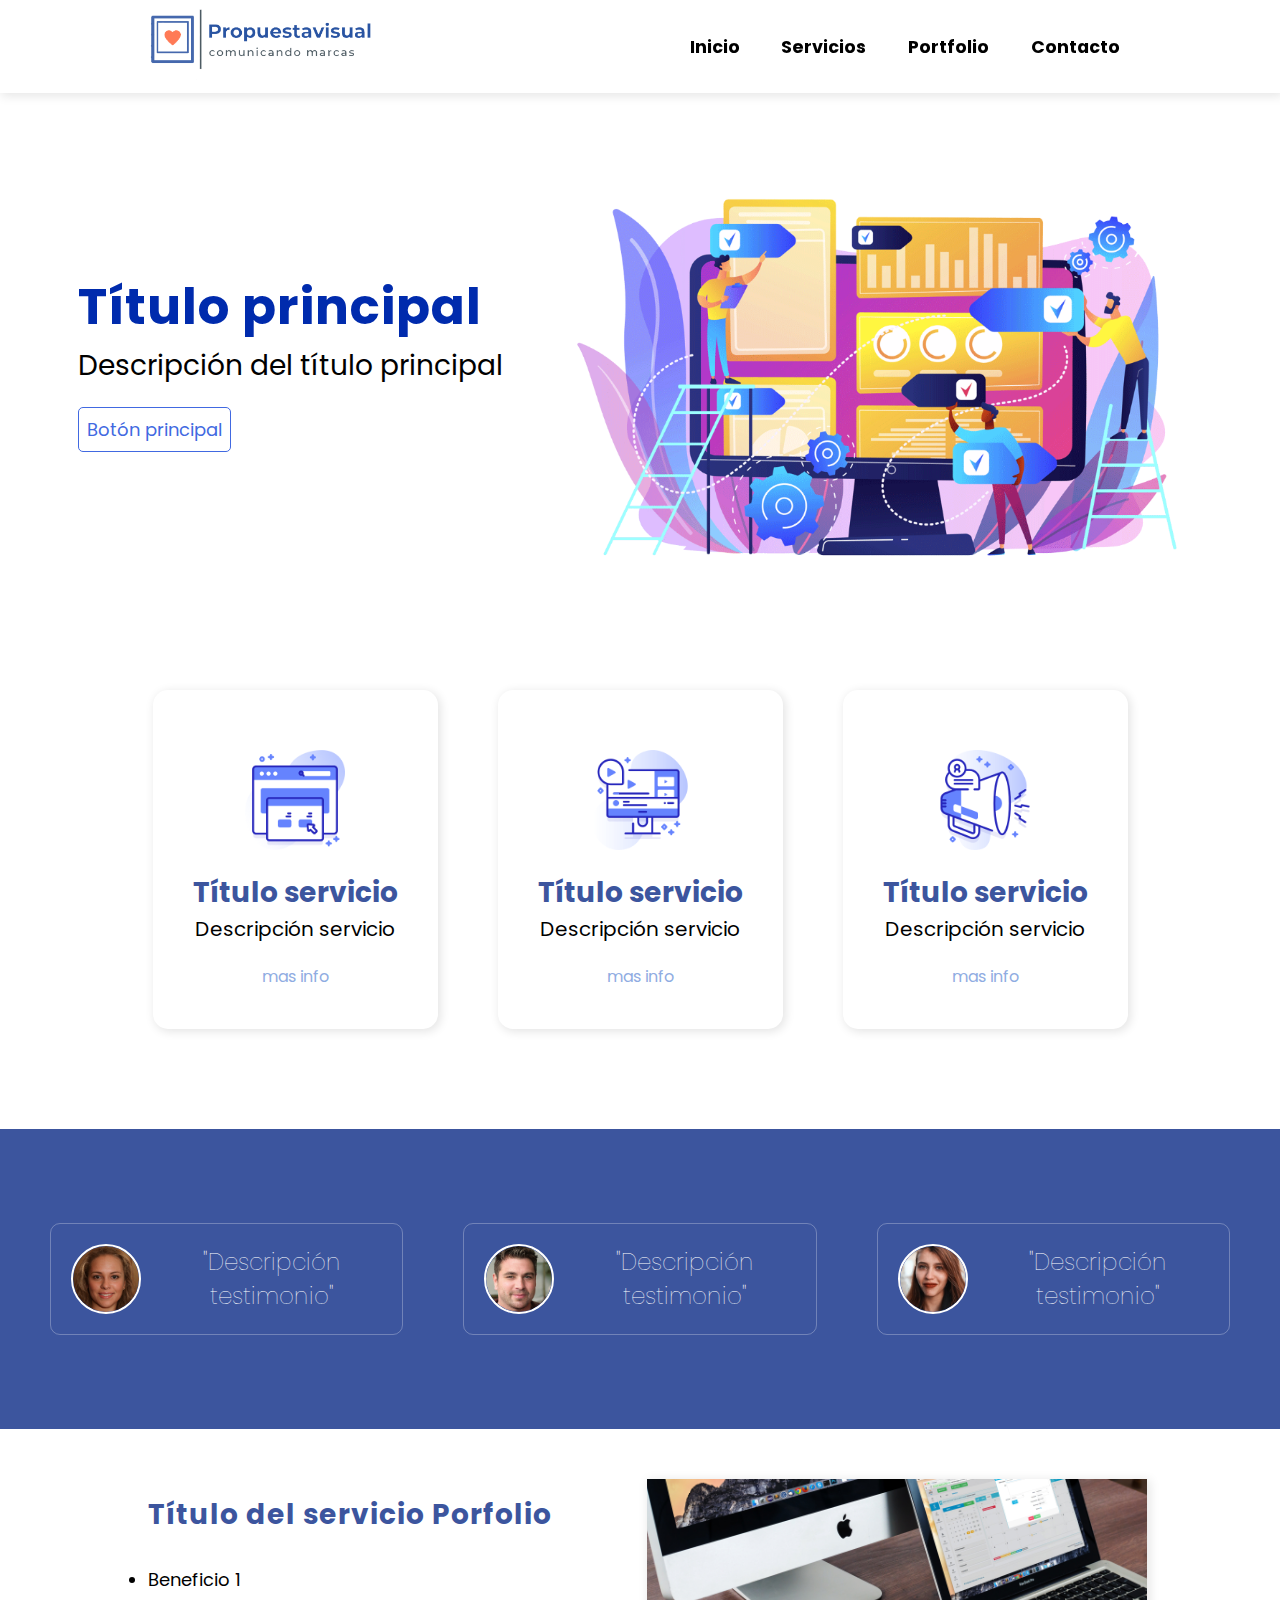
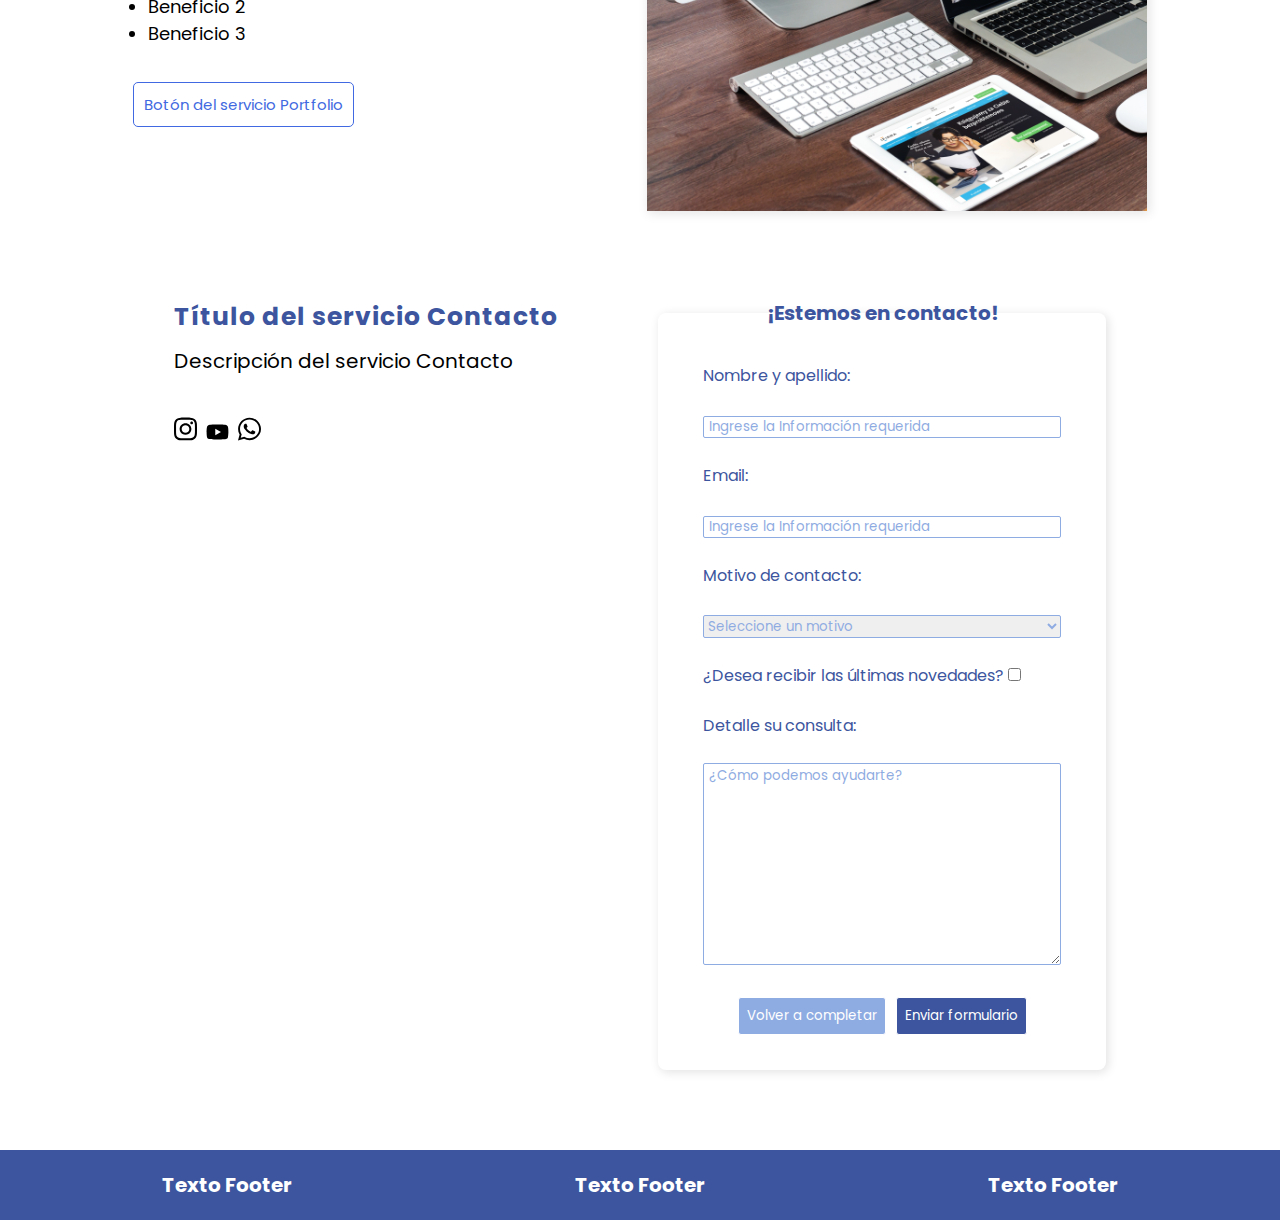
==== index.html @ be709fe4 "Grids en diseño web, estilos en trabajos, responsive" ====
<!DOCTYPE html>
<html lang="es">
<head>
    <meta charset="UTF-8">
    <meta http-equiv="X-UA-Compatible" content="IE=edge">
    <meta name="viewport" content="width=device-width, initial-scale=1.0">
    <title>Marcos Traberg | Sexto desafío</title>
    <link rel="stylesheet" href="./styles/style.css">
    <link rel="preconnect" href="https://fonts.googleapis.com">
    <link rel="preconnect" href="https://fonts.gstatic.com" crossorigin>
    <link href="https://fonts.googleapis.com/css2?family=Poppins:wght@100;400;700&display=swap" rel="stylesheet">
</head>

<body>
    
    <!--Inicia el header-->
        
<header>
        
                <!--Inicia el menú-->
        
<section>
        <nav>
            <a href="./index.html"><img src="./img/logo.png" alt="Logo Propuestavisual" class="logoImagen"></img></a>
            
            <ul>
                <li><a href="index.html">Inicio</a></li>
                <li><a href="#servicios">Servicios</a>
                <ul>
                    <li><a href="./views/diseñoWeb.html">Diseño web</a></li>
                    <li><a href="./views/fotoYvideo.html">Foto y video</a></li>
                    <li><a href="./views/redesYpublicidad.html">Social media</a></li>
                </ul>
                </li>
                <li><a href="#portfolio">Portfolio</a>
                <ul>
                    <li><a href="./views/trabajos.html">Trabajos</a></li>
                </ul>
                </li>
                <li><a href="#contacto">Contacto</a></li>
            </ul>
            
          </nav>

        </section>
  </header>

    <!--Inicia el main-->

    <!---ID en divs principales solo para anclar menú, estilizar con clase)-->

    <main>

        <!--Inicia sección hero-->

        <section>
            <div class="hero" id="hero">


                <div class="ctaPrincipal">
                    <div class="tituloPrincipal">
                        <h1>Título principal</h1>
                    </div>

                    <div class="descripcionPrincipal">
                        <p>Descripción del título principal</p>
                    </div>

                    <div>
                        <a href="#" id="botonPrincipalUno">Botón principal</a>
                    </div>
                </div>
                <div>
                    <div class="imagenPrincipal">
                        <img src="./img/hero.png" alt="Imagen principal diseño web">
                    </div>
                

            </div>
        </section>


        <!--Inicia sección servicios-->

        <section>
            <div class="servicios" id="servicios">

                <div class="servicioUno">
                    <a href="views/diseñoWeb.html"><img src="./img/diseñoWeb.png" alt="Servicio Diseñoweb"></a>
                    <h4>Título servicio</h4>
                    <p>Descripción servicio</p>
                    <a href="views/diseñoWeb.html">mas info</a>
                </div>

                <div class="servicioDos">
                    <a href="views/fotoYvideo.html"><img src="./img/fotoVideo.png" alt="Servicio Foto y Video"></a>
                    <h4>Título servicio</h4>
                    <p>Descripción servicio</p>
                    <a href="views/fotoYvideo.html">mas info</a>
                </div>

                <div class="servicioTres">
                    <a href="views/redesYpublicidad.html"><img src="./img/redes.png" alt="Servicio Redes y Publicidad"></a>
                    <h4>Título servicio</h4>
                    <p>Descripción servicio</p>
                    <a href="views/redesYpublicidad.html">mas info</a>
                </div>

            </div>
        </section>



        <!--Inicia sección testimonios-->

        <section>
            <div class="testimonios" id="testimonios">

                <div class="testimonioUno">
                    <img src="./img/testimonioUno.png" alt="testimonio servicio">
                    <p>"Descripción testimonio"</p>
                </div>

                <div class="testimonioDos">
                    <img src="./img/testimonioDos.png" alt="testimonio servicio">
                    <p>"Descripción testimonio"</p>
                </div>

                <div class="testimonioTres">
                    <img src="./img/testimonioTres.png" alt="testimonio servicio">
                    <p>"Descripción testimonio"</p>
                </div>

            </div>
        </section>

        <!--Inicia sección portfolio-->

        <section>
            <div class="portfolio" id="portfolio">

                <div class="itemsPortfolio">
                    <h3 class="tituloPortfolio">Título del servicio Porfolio</h3>
            
                    <ul class="beneficiosPortfolio">
                        <li>Beneficio 1</li>
                        <li>Beneficio 2</li>
                        <li>Beneficio 3</li>
                    </ul>
       

                    <a href="#" id="botonPortfolioUno">Botón del servicio Portfolio</a>
           
                </div>
             
                    <div class="imagenPortfolio">
                        <img src="./img/portfolio.jpg" alt="" id="imagenPortfolioUno">

                    </div>
            
            
            </div>
        </section>
   

        <!--Inicia sección contacto-->

        <section>
            <div class="contacto" id="contacto">
                <div class="itemsContacto">

                    <div>
                        <h3>Título del servicio Contacto</h3>
                    </div>

                    <div class="descripcionContacto">
                        <p>Descripción del servicio Contacto</p>
                    </div>

                    <div class="iconosContacto">

                        <a href="./img/iconoInstagram.svg"><img src="./img/iconoInstagram.svg" alt="Icono Instagram"></a>
                        <a href="./img/iconoYoutube.svg"><img src="./img/iconoYoutube.svg" alt="Icono Youtube"></a>
                        <a href="./img/iconoWhatsapp.svg"><img src="./img/iconoWhatsapp.svg" alt="Icono Whatsapp"></a>
                    </div>

                </div>

                <div class="contenedorFormulario">
                    <form action="#" class="formulario">

                        <fieldset>

                            <legend> ¡Estemos en contacto! </legend>
                     

                            <div>
                                <label for="text"> Nombre y apellido:</label>
                            </div>
                            <br>
                                <div>
                                    <input type="text" class="campoFormulario" required placeholder="Ingrese la Información requerida">
                                </div>
                            <br>

                                <div>
                                <label for="email"> Email:</label>
                            </div>
                            <br>
                                <div>
                                    <input type="email" class="campoFormulario" required placeholder="Ingrese la Información requerida">
                                </div>
                            <br>

                                <div>
                                <label for="motivos"> Motivo de contacto:</label>
                                </div>
                                <br>
                                <div>
                                    <select name="motivos" required class="campoFormulario">
                                        <option value="" disabled selected>Seleccione un motivo</option>
                                        <option value="foto">Foto y video</option>
                                        <option value="web">Diseño web</option>
                                        <option value="redes">Redes y publicidad</option>
                                        <option value="otro">Otro</option>
                                    </select>
                                </div>
                                <br>

                                <div>
                                    <label for="newsletter"> ¿Desea recibir las últimas novedades? </label>
                                    <input type="checkbox" name="newsletter" id="">
                                </div>
                                <br>


                                <div>
                                    <label for="comentarios">Detalle su consulta:</label>
                                </div>
                                <br>
                                <div>
                                    <textarea name="text_area" id="" cols="30" rows="10" required placeholder="¿Cómo podemos ayudarte?" class="campoFormulario"></textarea>
                                </div>
                                <br>

                                <div class="botonesFormulario">
                                <input type="reset" value="Volver a completar" id="botonFormularioBorrar">
                                <input type="submit" value="Enviar formulario" id="botonFormularioEnviar"
                                </div>


                        </fieldset>
                    </form>
                </div>
            </div>
        </section>
     </main>

     <!--Inicia el footer-->

     <footer>

         <section>
            <div class="footer">

                <div class="footerUno">
                    <h4>Texto Footer</h4>
                </div>

                <div class="footerDos">
                    <h4>Texto Footer</h4>
                </div>

                <div class="footerTres">
                    <h4>Texto Footer</h4>
                </div>

            </div>
        </section>
     </footer>
  

</body>
</html>




</body>
</html>
---- styles/style.css ----
/* Estilos generales */

* {
    padding: 0;
    margin: 0;
    box-sizing: border-box;
    font-style: normal;
    font-family: 'Poppins', sans-serif;

}


body > header {
    
    margin-top: 150px;

}

h1{
    color: #002bad;
    font-size:50px;
    font-weight: bold;
    letter-spacing: 1px;
    text-align: center;
}


h2{
    color: #002bad;
    font-size:40px;
    font-weight: bold;
    letter-spacing: 1px;
}

h3 {
    font-size: 25px;
    letter-spacing: 1px;
}

h4 {

    font-size: 20px;
}

h3, h4 {
    color:#3C559E;
}


/* Estilos individuales */

    /* Inicia el Header */

        /* Inicia sección Menú */

         .logoImagen {
                width: 250px;
            }
    
          nav{
            position: fixed;
            top: 0; right: 0; left:0;
            width:100vw;
            display:flex;
            justify-content:space-around;
            align-items:center;
            flex-wrap:wrap;
            background-color:white;
            box-shadow: 2px 2px 10px 1px rgb(0 0 0 / 10%);
          }
          
    
          
          nav ul {
            display:flex;
          }
          
          nav ul li {
            position:relative;
            list-style:none;
            font-size:1.1rem;
            padding:1.5rem 1.3rem;
            cursor:pointer;
          }
          
          nav ul ul{
            position:absolute;
            display:flex;
            flex-direction:column;
            padding:1rem;
            width:12rem;
            box-shadow:2px 2px 10px 1px rgb(0 0 0 / 10%);
            border-radius:10px;
            background:white;
            top:4rem;
            left:-0.8rem;
            opacity:0;
            visibility:hidden;
            transition:opacity 200ms ease-in-out;
          }
          
          nav ul ul li{
            transition:background-color 200ms ease-in-out;
            padding: 0.5rem 1rem;
            border-radius:5px;
          }
          
          nav ul ul li:hover{
            background-color:#E9F4FF;
          }
          
          nav ul li:hover ul{
            opacity:1;
            visibility:visible;
          }
          
          nav a{
            text-decoration:none;
            color:black;
          }
          
          nav>ul>li>a{
          font-weight:bold;
          }
          
          
          
         

    /* Inicia el Main */


        /* Inicia sección Hero */

        div.hero{
            display: flex;
            justify-content: center;
            align-items: center;
            margin-bottom: 100px;

        }

        .ctaPrincipal{
            margin: 0 0 0 20px;
        }

        .tituloPrincipal>h1{
            color: #002bad;
            font-size:50px;
            font-weight: bold;
            letter-spacing: 1px;
            text-align: left;
        }

        div.descripcionPrincipal>p {
            font-size:28px;
            text-align: left;
            
        }

        #botonPrincipalUno{
        
            display: inline-block;
            font-size: 18px;
            color: royalblue;
            border: solid;
            background-color: rgb(255, 255, 255);
            border-color:royalblue;
            border-radius: 5px;
            border-width: 1px;
            text-decoration: none;
            padding: 8px;
            margin: 20px 0 20px 0;
        }

        #botonPrincipalUno:hover {
            color: white;
            background-color: royalblue;
            transition: 0.3s;

        }

        div.imagenPrincipal>img {
            width: 650px;
            height: 433px;
            margin: 0px 20px 0px 50px;
        }

        /* Inicia sección Servicios */

        .servicios {

            margin:50px;
            display: flex;
            justify-content: center;
            align-items: center;

        }

        .servicioUno, .servicioDos, .servicioTres {

            text-align: center;
            margin: 0px 30px;
            padding: 40px;
            border-radius: 15px;
            box-shadow:2px 2px 10px 1px rgb(0 0 0 / 10%);
        }

        .servicioUno>a>img, .servicioDos>a>img, .servicioTres>a>img {
            width: 100px;
            height: 100px;
            margin: 0 0 15px 0;
        }

        .servicioUno>h4, .servicioDos>h4, .servicioTres>h4 {
            font-size: 28px;
        }

        .servicioUno>p, .servicioDos>p, .servicioTres>p {
            font-size: 20px;
        }

        .servicioUno>a, .servicioDos>a, .servicioTres>a {
            text-decoration: none;
            color: rgb(143, 172, 226);
            display: inline-block;
            margin: 20px 0 0 0;
            transition: color 200ms ease-in-out;
            
        }

        .servicioUno>a:hover, .servicioDos>a:hover, .servicioTres>a:hover {
            color:#002bad;
        }


        /* Inicia sección Testimonios */

    
        .testimonios {

            background-color: #3C559E;
            height: 18.75rem;
            padding: 20px;
            display: flex;
            justify-content: center;
            align-items: center; 
            margin: 100px 0 50px 0;      
        }

        .testimonioUno, .testimonioDos, .testimonioTres {
            display: flex;
            justify-content: center;
            text-align: center;
            margin:30px;
            align-items: center;
            border: 1px solid rgba(255, 255, 255, 0.274);
            padding: 20px;
            border-radius: 10px;
            transition: background-color 200ms ease-in-out;
        }

        .testimonioUno:hover, .testimonioDos:hover, .testimonioTres:hover 
        {
          background-color: #183280;
          
        }

        .testimonioUno>h4, .testimonioDos>h4, .testimonioTres>h4 {
            font-size: 28px;
        }

        .testimonioUno>img, .testimonioDos>img, .testimonioTres>img {
            width: 70px;
            border: 2px solid white;
            border-radius: 100%;
            margin-right: 20px;
        }

        .testimonioUno>p, .testimonioDos>p, .testimonioTres>p {
            font-size: 23px;
            color: white;
            font-weight: lighter;
        }

        /* Inicia sección Portfolio */

        .portfolio{
            display: flex;
            justify-content: center;
            margin: 30px;
            align-content: center;

        }

        .tituloPortfolio{
            font-size: 28px;
        }

        .beneficiosPortfolio{
            font-size: 18px;
        }


        .itemsPortfolio{
            display: flex;
            flex-direction: column;
            margin: 0 40px;

        }

        .tituloPortfolio, .beneficiosPortfolio {
            margin: 15px;
        }

    

        .imagenPortfolio img{
            width: 500px;
            margin: 0 40px;
            box-shadow:2px 2px 10px 1px rgb(0 0 0 / 10%); 
        }

      
     
        #botonPortfolioUno {
            font-size: 15px;
            width: fit-content;
            color: royalblue;
            border: solid;
            background-color: white;
            border-color: royalblue;
            border-width: 1px;
            border-radius: 5px;
            text-decoration: none;
            padding: 10px;
            margin-top: 20px;

        }

        #botonPortfolioUno:hover {
            color: white;
            background-color: royalblue;
            transition: 0.3s;

        }


        /* Inicia sección Contacto */

        div.contacto {
            display: flex;
            justify-content: center;
            margin: 30px;

        }

        div.itemsContacto, form.formulario{
            margin:50px;
        }

        div.descripcionContacto>p {
            font-size: 20px;
            margin: 10px 0px;
        }

        
        div.iconosContacto>a>img {
            width: 23px;
            margin: 30px 5px 10px 0px;
        }


        /* Formulario */

       form {
        width: fit-content;
       }

       form>fieldset>legend {
        font-size: 20px;
        font-weight: bold;
        text-align: center;

       }


       fieldset {
        border-radius: 8px;
        border:0px ;
        box-shadow:2px 2px 10px 1px rgb(0 0 0 / 10%);
        padding: 35px 45px;
        color: #3C559E;
        }       

        .campoFormulario {
            border: 1px solid;
            border-color: rgb(143, 172, 226);
            border-radius: 2px;
            outline: none;
            color: rgb(143, 172, 226);
            width: 100%;
        }

        .campoFormulario::placeholder { 
            color: rgb(143, 172, 226);
            padding-left: 5px;
            padding-top: 2px;
        }

        .botonesFormulario{
            display: flex;
            justify-content: center;
        }

        #botonFormularioBorrar{
            color: white;
            background-color: rgb(143, 172, 226);
            border: solid 1px;
            border-radius: 3px;
            padding: 8px;
            margin-right: 5px;
            cursor: pointer;

        }

       #botonFormularioEnviar{
            color: white;
            background-color: #3C559E;
            border: solid 1px;
            border-radius: 3px;
            padding: 8px;
            margin-left: 5px;
            cursor: pointer;

        }


        /* Footer */

        .footer{
            background-color: #3C559E;
            padding: 20px;
            margin-top: 20px;
            display: flex;
            justify-content: space-around;
            align-items: center;
        }

        .footerUno>h4, .footerDos>h4, .footerTres>h4 {
            text-align: center;
            color: white;
        }

/*---------------------- PAGINA TRABAJOS -------------------------- */

.heroTrabajos{
    height: 60vh;
    background-image: url(../img/heroTrabajos.jpg);
    background-size: cover;
    display: flex;
    flex-direction: column;
    justify-content: center;
    align-items: center;
    margin-top: -58px;

}

.heroTrabajos>h1{

    color: white;
    font-size: 4.5rem;
}

.trabajos {

    display: flex;
    justify-content: center;
    align-items: center;

}

.trabajoUno, .trabajoDos {

    text-align: left;
    background-color: white;
    margin: -100px 30px 30px 30px;
    padding: 40px;
    border-radius: 15px;
    box-shadow:2px 2px 10px 1px rgb(0 0 0 / 10%);

}


.trabajoUno >img, .trabajoDos>img {
width: 500px;
}

.trabajoUno >h3, .trabajoDos>h3 {
    width: 500px;
    margin: 10px 0;
    }


.trabajoUno >p, .trabajoDos>p {
    width: 500px;
    margin: 10px 0;
    }

.trabajoUno >a, .trabajoDos>a {
    width: 500px;
    display: inline-block;
    margin: 10px 0;
    text-decoration: none;
    color: rgb(143, 172, 226);
    font-size: 1.1rem;
    transition: color 200ms ease-in-out;
    }
    


.trabajoUno>a:hover, .trabajoDos>a:hover {
    color:#002bad;
    }


/*---------------------- PAGINA SERVICIOS -------------------------- */

.heroServicios{
    width: 90vw;
    margin: auto;
    height: 420px;
    display: grid;
    grid-template-columns: repeat(12,1fr);
    margin-top: -58px;
    align-items: center;
    overflow: hidden;
}

.heroServicios>div>img {
    width: 450px;
}

.imagenServicios{
    grid-column: 7/10;
    grid-row: ;
}

.ctaServicios{
    grid-column: 3/7;
}

.ctaServicios>h1{
    font-size: 55px;
    text-align: left;
}

.ctaServicios>p{
    font-size: 25px;
    margin: 0px 0px 10px 0px;
}


#botonServiciosUno{
    text-align: center;
    display: inline-block;
    font-size: 15px;
    width: 8rem;
    color: rgb(255, 255, 255);
    border: solid;
    background-color: royalblue;
    border-color: rgb(255, 255, 255);
    border-width: 1px;
    border-radius: 5px;
    text-decoration: none;
    padding: 10px;
    margin: 5px 5px 5px 0px;

}

#botonServiciosUno:hover {
    color: royalblue;
    background-color: rgb(255, 255, 255);
    border-color: royalblue;
    transition: 0.3s;

}

#botonServiciosDos{
    text-align: center;
    display: inline-block;
    font-size: 15px;
    width: 8rem;
    color: royalblue;
    border: solid;
    background-color: white;
    border-color: royalblue;
    border-width: 1px;
    border-radius: 5px;
    text-decoration: none;
    padding: 10px;

}

#botonServiciosDos:hover {
    color: white;
    background-color: royalblue;
    transition: 0.3s;

}


.beneficiosServicios {
    display: grid;
    grid-template-columns: repeat(8,1fr);
    grid-template-rows: 1fr 1fr 1fr 1fr 1fr;
    width: 90vw;
    margin: auto;
    height:fit-content;
    display: grid;
    align-items: center;

    grid-row-gap: 25px;
    grid-column-gap: 35px

}

.beneficiosServicios>h2 {
    text-align: center;
    grid-column: 1/-1;
    margin: 50px;
}

.contenedorUno, .contenedorDos {
    padding: 20px;
    box-shadow:2px 2px 10px 1px rgb(0 0 0 / 10%);
}

.contenedorUno{
grid-column: 2/5;
display: flex;
align-items: center;
}

.contenedorDos{
 grid-column: 5/8;
 display: flex;
 align-items: center;
}

.tituloContenedor {
    font-size: 20px;
    margin: 5px;
}

.parrafoContenedor {
    font-size: 15px;
    font-weight: 200;
    margin: 5px;
}

.imagenContenedor {
    margin:5px;
    width: 68px;
}


.ctaServiciosDos {
    display: grid;
    grid-template-columns: 1fr 1fr;
    margin: 50px 0px 0px 0px;
    align-items: center;
    text-align: center;
    width: 100%;
    height: 300px;
    background-color: rgba(0, 0, 0, 0.719);
}

.sectionCtaServicios {
    height: 300px;
    background-image: url(../img/ctaDiseñoWeb.jpg);
    background-size: cover;
    background-position: center;
    margin-bottom: -20px;
}


.ctaServiciosDos>div>p{
    margin: 20px 20px 20px 50px;
    font-size: 50px;
    color: white;
    font-weight: bold;
}


#botonServiciosTres{
    display: inline-block;
    font-size: 25px;
    width: 16rem;
    height: 4rem;
    color: rgb(255, 255, 255);
    border: solid;
    background-color: rgba(224, 51, 60, 0.787);
    border-color: rgb(255, 255, 255);
    border-width: 1px;
    border-radius: 5px;
    text-decoration: none;
    padding: 10px;
}

#botonServiciosTres:hover {
    color: white;
    background-color: rgb(255, 61, 71);
    transition: 0.3s;

}




/* --------------- INICIA LA VISTA HASTA 1200PX  ---------------------*/

@media only screen and  (max-width: 1200px) {


    div.imagenPrincipal>img {
        width: 600px;
        height: 400px;
        margin: 0px 20px 0px 0px;
    }

    .ctaPrincipal{
        margin: 0 0 0 80px;
    }
    
    /* Inicia sección Servicios */


    .servicioUno, .servicioDos, .servicioTres {
        margin: 0px 10px;
    }


}


/* --------------- INICIA LA VISTA HASTA 1024PX  ---------------------*/

@media only screen and  (max-width: 1024px) {


    div.imagenPrincipal>img {
        width: 500px;
        height: 333px;
        margin: 0px 20px 0px 0px;
    }

    div.hero{
        margin-bottom: 100px;

    }


    .tituloPrincipal>h1{
        font-size:40px;
    }

    div.descripcionPrincipal>p {
        font-size:25px;
        
    }

    #botonPrincipalUno{
        font-size: 16px;
    }

}


/* --------------- INICIA LA VISTA HASTA 950PX  ---------------------*/

@media only screen and  (max-width: 950px) {

    div.imagenPrincipal>img {
       display: none;
    }


    .ctaPrincipal{
        margin: 15px 20px 15px 20px;
        text-align: center;
    }

    .tituloPrincipal>h1{
        font-size:60px;
        text-align: center;
    }

    div.descripcionPrincipal>p {
        font-size:28px;
        text-align: center;
        
    }

    #botonPrincipalUno{
        font-size: 22px;
        padding: 6px;

    }

    /* Inicia sección servicios */

 
    .servicios{

        margin: 50px 20px;
    }

    .servicioUno, .servicioDos, .servicioTres {

        text-align: center;
        margin: 0px 10px;
        padding: 40px;
        border-radius: 15px;
        box-shadow:2px 2px 10px 1px rgb(0 0 0 / 10%);
    }
 
    /* Inicia sección Testimonios */

    .testimonios {
        height: 30rem;
        flex-direction: column;
        margin: 30px 0 20px 0;        
    }

    .testimonioUno, .testimonioDos, .testimonioTres {
        width: 100%;
        margin:20px;
        padding: 20px;

    }

    .testimonioUno>img, .testimonioDos>img, .testimonioTres>img {
        width: 70px;
    }

    .testimonioUno>p, .testimonioDos>p, .testimonioTres>p {
        font-size: 18px;
        font-weight: bold;
    }

    /* Inicia sección Portfolio */

    .portfolio{
        margin: 30px 10px 10px 10px;
    }

    .tituloPortfolio{
        font-size: 28px;
    }

    .beneficiosPortfolio{
        font-size: 19px;
    }


    .itemsPortfolio{
        margin: 0 20px;
        align-items: center;
    }

    .tituloPortfolio, .beneficiosPortfolio {
        margin: 5px 15px 5px 15px;
    }


    .imagenPortfolio img{
        display: none;
    }
 
    #botonPortfolioUno {
        font-size: 14px;
        padding: 10px;
        margin-top: 15px;

    }

}

/* --------------- INICIA LA VISTA HASTA 768PX  ---------------------*/

@media only screen and  (max-width: 768px) {
        
        
    body > header { 
        margin-top: 0px; 
    }
    
    
    /* Estilos individuales */
    
        /* Inicia el Header */
    
            /* Inicia sección Menú */
    
    .logoImagen {
        width: 230px;
    }

    nav{
        position:initial;
      }
      
      nav ul {
        width: 100%;
        text-align: center;
        border-top: 1px solid #55565a21;

      }
      
      nav ul li {
        width: 100%;
      }
    
            /*Inicia sección portfolio*/

      .tituloPortfolio{
          text-align: center;
      }

/* Inicia el Main */


    /* Inicia sección Hero */
        
                
    div.hero{
        margin-bottom: 30px;
        margin-top: 30px;

    }

    .ctaPrincipal{
        margin: 30px 20px 15px 20px;
    }

    .tituloPrincipal>h1{
        font-size:50px;
    }

    div.descripcionPrincipal>p {
        font-size:23px;
    }

    #botonPrincipalUno{
        font-size: 18px;
        padding: 6px;

    }

    
    /* Inicia sección Servicios */

    .servicios {

        margin:10px 10px;
        flex-direction: column;
    }

    .servicioUno, .servicioDos, .servicioTres {

        display: flex;
        justify-content: space-around;
        align-items: center;
        text-align: center;
        width: 90vw;
        margin: 10px 5px 20px 5px;
        padding:40px;
    }


    .servicioUno>h4, .servicioDos>h4, .servicioTres>h4 {
        margin: 10px;
        font-size: 25px;
    }

    .servicioUno>p, .servicioDos>p, .servicioTres>p {
        margin: 10px;
        font-size: 18px;
    }

    .servicioUno>a, .servicioDos>a, .servicioTres>a {
        margin: 10px;
        font-size: 16px;
        
    }

       /* Inicia sección Contacto */

    div.contacto {
    flex-direction: column;
    margin: 40px 10px 10px 10px;

    }

    div.contacto h3 {
        margin: 5px 15px 5px 15px;
        text-align: center;
        font-size: 32px;
    }

    div.itemsContacto {
        margin:10px 10px 20px 10px;
        text-align: center;
    }

    div.descripcionContacto>p {
        text-align: center;
        font-size: 18px;
        margin: 10px 0px 5px 0px;
    }

    
    div.iconosContacto>a>img {
        width: 20px;
        margin: 5px 5px 10px 0px;
    }

    /* Formulario */

    .contenedorFormulario{
        display: flex;
        justify-content: center;
    }


   form.formulario{
    width: 80%;
   }


   form>fieldset>legend {
    font-size: 25px;
   }

    /* Footer */

    .footer{
        padding: 15px;
    }

    .footerUno>h4, .footerDos>h4, .footerTres>h4 {
        font-size: 1rem;
    }

    /* PAGINA TRABAJOS */

.heroTrabajos{
    height: 50vh;
    margin-top: 0px;

}



/* --------------- INICIA LA VISTA HASTA 480PX  ---------------------*/

@media only screen and  (max-width: 480px) {
        
    
    /* Estilos individuales */
    
        /* Inicia el Header */
    
            /* Inicia sección Menú */
    
      nav ul {
        flex-direction: column;
        width: 100%;
        text-align: center;
      }
      
      nav ul li {
        font-size:1rem;
        padding:1rem 1rem;
        border-top: 1px solid #55565a21;
      }
      
      nav ul li:hover ul{
        display: none;
      }
      
      
/* Inicia el Main */


    /*Inicia sección hero*/


    .descripcionPrincipal
    {
        margin: 20px 30px;
    }


    #botonPrincipalUno{
        margin: 10px;
    }
    
    /* Inicia sección Servicios */

    .servicioUno, .servicioDos, .servicioTres {
        display: inline-block;
        width: 85%;
        margin: 10px 5px 20px 5px;
        padding:20px 15px;
    }

    .servicioUno>a>img, .servicioDos>a>img, .servicioTres>a>img {
        width: 80px;
        height: 80px;
        margin: 0 0 10px 0;
    }

    .servicioUno>a, .servicioDos>a, .servicioTres>a {
        margin: 2px 0 0 0;
        
    }

    /* Inicia sección Testimonios */


    .testimonioUno>img, .testimonioDos>img, .testimonioTres>img {
        width: 60px;
    }

    /* Inicia sección Portfolio */

    
    .tituloPortfolio{
        font-size: 28px;
    }

    .beneficiosPortfolio{
        list-style: none;
        font-size: 18px;
    }

    /* Formulario */


   form.formulario{
    margin: 15px 2px 2px 2px;
    width: 100%;
   }


   form>fieldset>legend {
    font-size: 20px;
   }


   fieldset {
    padding: 25px 30px;
    }       

    #botonFormularioBorrar{
        display: none;

    }
   
/* --------------- INICIA LA VISTA HASTA 320PX  ---------------------*/

@media only screen and  (max-width: 320px) {
        
    
       /* Inicia sección Contacto */

    div.contacto {
    margin: 30px 10px 10px 10px;

    }

    /* Formulario */

   form.formulario{

    margin: 15px 2px 2px 2px;
    width: 100%;
   }
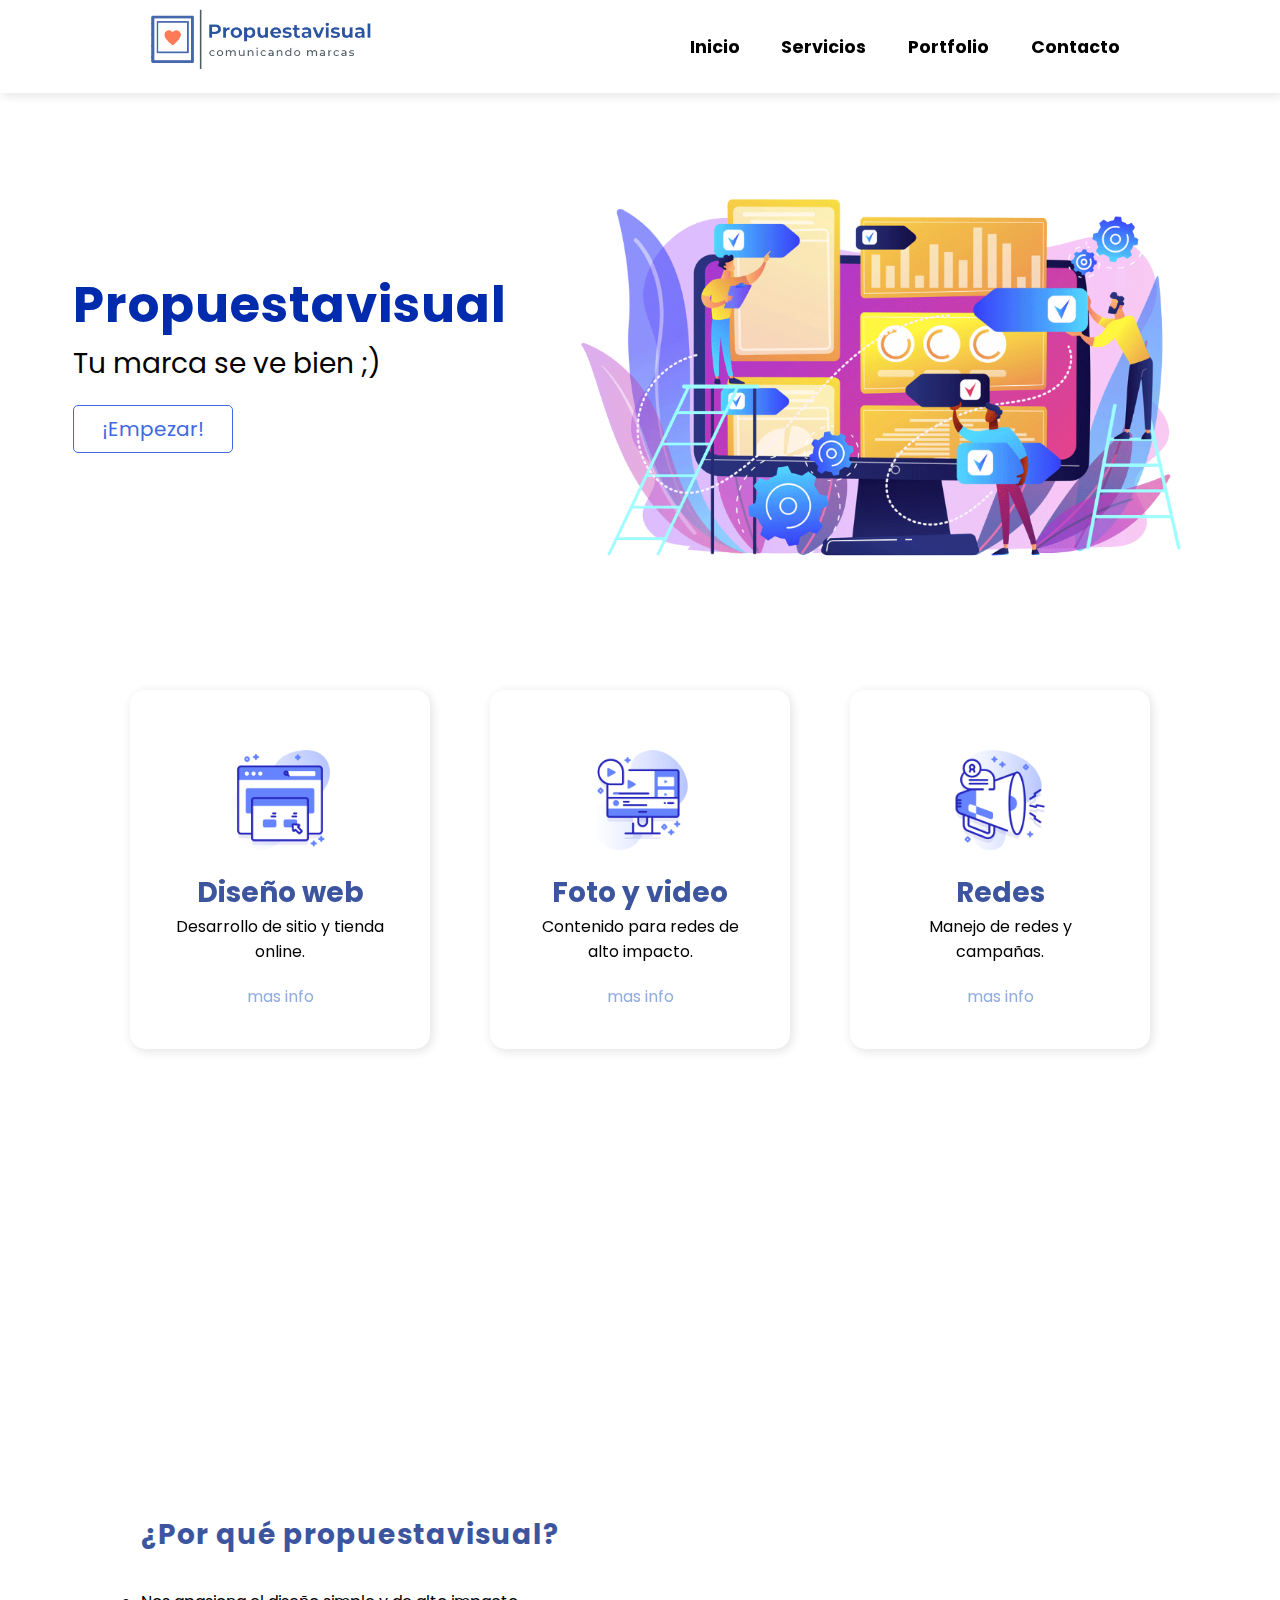
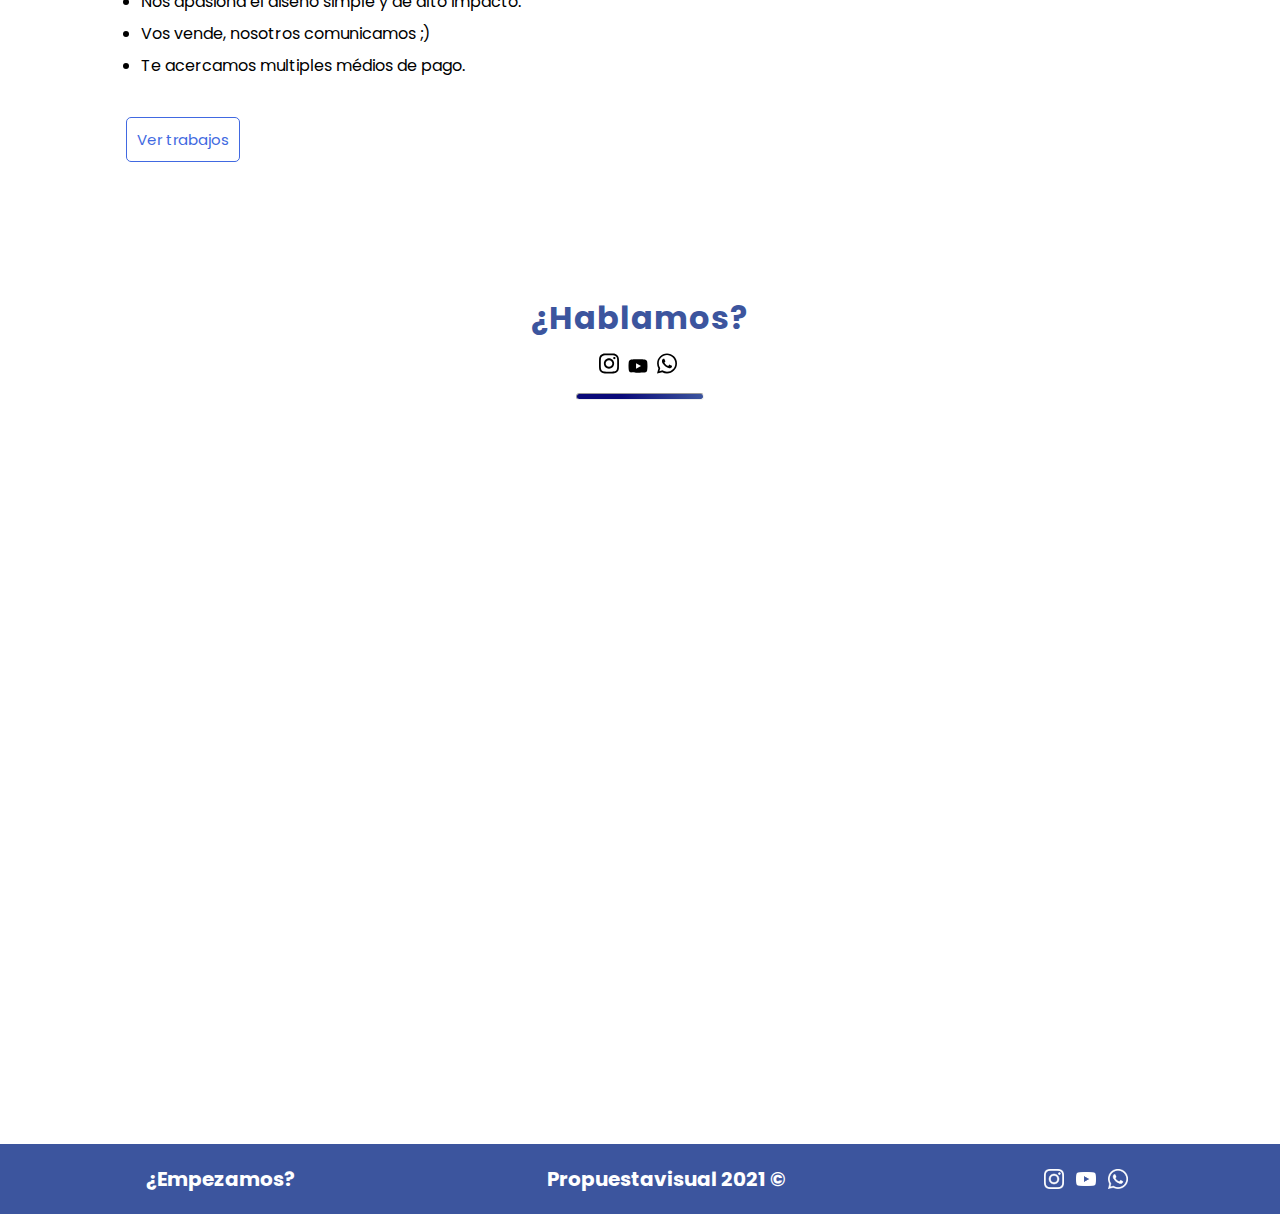
==== commit 248ad1d3: "Animaciones, transformaciones, transiciones" ====
--- a/index.html
+++ b/index.html
@@ -5,6 +5,10 @@
     <meta http-equiv="X-UA-Compatible" content="IE=edge">
     <meta name="viewport" content="width=device-width, initial-scale=1.0">
     <title>Marcos Traberg | Sexto desafío</title>
+    <!--AOS-->
+    <link href="https://unpkg.com/aos@2.3.1/dist/aos.css" rel="stylesheet">
+    <script src="https://unpkg.com/aos@2.3.1/dist/aos.js"></script>
+    <!--AOS-->
     <link rel="stylesheet" href="./styles/style.css">
     <link rel="preconnect" href="https://fonts.googleapis.com">
     <link rel="preconnect" href="https://fonts.gstatic.com" crossorigin>
@@ -59,15 +63,15 @@
 
                 <div class="ctaPrincipal">
                     <div class="tituloPrincipal">
-                        <h1>Título principal</h1>
+                        <h1>Propuestavisual</h1>
                     </div>
 
                     <div class="descripcionPrincipal">
-                        <p>Descripción del título principal</p>
+                        <p>Tu marca se ve bien ;)</p>
                     </div>
 
                     <div>
-                        <a href="#" id="botonPrincipalUno">Botón principal</a>
+                        <a href="./index.html#contacto" id="botonPrincipalUno">¡Empezar!</a>
                     </div>
                 </div>
                 <div>
@@ -83,30 +87,32 @@
         <!--Inicia sección servicios-->
 
         <section>
-            <div class="servicios" id="servicios">
+            <div class="servicios" id="servicios"data-aos="fade-up" data-aos-duration="2000">
 
                 <div class="servicioUno">
                     <a href="views/diseñoWeb.html"><img src="./img/diseñoWeb.png" alt="Servicio Diseñoweb"></a>
-                    <h4>Título servicio</h4>
-                    <p>Descripción servicio</p>
+                    <h4>Diseño web</h4>
+                    <p>Desarrollo de sitio y tienda online.</p>
                     <a href="views/diseñoWeb.html">mas info</a>
                 </div>
 
                 <div class="servicioDos">
                     <a href="views/fotoYvideo.html"><img src="./img/fotoVideo.png" alt="Servicio Foto y Video"></a>
-                    <h4>Título servicio</h4>
-                    <p>Descripción servicio</p>
+                    <h4>Foto y video</h4>
+                    <p>Contenido para redes de alto impacto.</p>
                     <a href="views/fotoYvideo.html">mas info</a>
                 </div>
 
                 <div class="servicioTres">
                     <a href="views/redesYpublicidad.html"><img src="./img/redes.png" alt="Servicio Redes y Publicidad"></a>
-                    <h4>Título servicio</h4>
-                    <p>Descripción servicio</p>
+                    <h4>Redes</h4>
+                    <p>Manejo de redes y campañas.</p>
                     <a href="views/redesYpublicidad.html">mas info</a>
                 </div>
 
-            </div>
+
+            </div>
+            
         </section>
 
 
@@ -114,21 +120,23 @@
         <!--Inicia sección testimonios-->
 
         <section>
-            <div class="testimonios" id="testimonios">
+
+            
+            <div class="testimonios" id="testimonios" data-aos="fade-up" data-aos-duration="1000">
 
                 <div class="testimonioUno">
                     <img src="./img/testimonioUno.png" alt="testimonio servicio">
-                    <p>"Descripción testimonio"</p>
+                    <p>"Me costaba mucho manejar las redes y me sacaron un peso gigante de encima."</p>
                 </div>
 
                 <div class="testimonioDos">
                     <img src="./img/testimonioDos.png" alt="testimonio servicio">
-                    <p>"Descripción testimonio"</p>
+                    <p>"Super amables y profesionales. El sitio quedo genial"</p>
                 </div>
 
                 <div class="testimonioTres">
                     <img src="./img/testimonioTres.png" alt="testimonio servicio">
-                    <p>"Descripción testimonio"</p>
+                    <p>"Siempre atentos y con buena onda. Los super recomiendo"</p>
                 </div>
 
             </div>
@@ -140,21 +148,21 @@
             <div class="portfolio" id="portfolio">
 
                 <div class="itemsPortfolio">
-                    <h3 class="tituloPortfolio">Título del servicio Porfolio</h3>
+                    <h3 class="tituloPortfolio">¿Por qué propuestavisual?</h3>
             
                     <ul class="beneficiosPortfolio">
-                        <li>Beneficio 1</li>
-                        <li>Beneficio 2</li>
-                        <li>Beneficio 3</li>
+                        <li>Nos apasiona el diseño simple y de alto impacto.</li>
+                        <li>Vos vende, nosotros comunicamos ;)</li>
+                        <li>Te acercamos multiples médios de pago.</li>
                     </ul>
        
 
-                    <a href="#" id="botonPortfolioUno">Botón del servicio Portfolio</a>
+                    <a href="./views/trabajos.html" id="botonPortfolioUno">Ver trabajos</a>
            
                 </div>
              
-                    <div class="imagenPortfolio">
-                        <img src="./img/portfolio.jpg" alt="" id="imagenPortfolioUno">
+                    <div class="imagenPortfolio" data-aos="fade-left" data-aos-duration="2000">
+                        <img src="./img/imagenPortfolio1.png" alt="" id="imagenPortfolioUno">
 
                     </div>
             
@@ -168,14 +176,10 @@
         <section>
             <div class="contacto" id="contacto">
                 <div class="itemsContacto">
-
                     <div>
-                        <h3>Título del servicio Contacto</h3>
-                    </div>
-
-                    <div class="descripcionContacto">
-                        <p>Descripción del servicio Contacto</p>
-                    </div>
+                        <h3>¿Hablamos?</h3>
+                    </div>
+
 
                     <div class="iconosContacto">
 
@@ -183,10 +187,10 @@
                         <a href="./img/iconoYoutube.svg"><img src="./img/iconoYoutube.svg" alt="Icono Youtube"></a>
                         <a href="./img/iconoWhatsapp.svg"><img src="./img/iconoWhatsapp.svg" alt="Icono Whatsapp"></a>
                     </div>
-
-                </div>
-
-                <div class="contenedorFormulario">
+                    <hr>
+                </div>
+
+                <div class="contenedorFormulario" data-aos="fade-up" data-aos-duration="2000">
                     <form action="#" class="formulario">
 
                         <fieldset>
@@ -197,51 +201,50 @@
                             <div>
                                 <label for="text"> Nombre y apellido:</label>
                             </div>
-                            <br>
+                            
                                 <div>
                                     <input type="text" class="campoFormulario" required placeholder="Ingrese la Información requerida">
                                 </div>
-                            <br>
-
+                            
                                 <div>
                                 <label for="email"> Email:</label>
                             </div>
-                            <br>
+                        
                                 <div>
                                     <input type="email" class="campoFormulario" required placeholder="Ingrese la Información requerida">
                                 </div>
-                            <br>
+                       
 
                                 <div>
                                 <label for="motivos"> Motivo de contacto:</label>
                                 </div>
-                                <br>
+                      
                                 <div>
                                     <select name="motivos" required class="campoFormulario">
                                         <option value="" disabled selected>Seleccione un motivo</option>
                                         <option value="foto">Foto y video</option>
                                         <option value="web">Diseño web</option>
-                                        <option value="redes">Redes y publicidad</option>
+                                        <option value="redes">Social media</option>
                                         <option value="otro">Otro</option>
                                     </select>
                                 </div>
-                                <br>
+                           
 
                                 <div>
                                     <label for="newsletter"> ¿Desea recibir las últimas novedades? </label>
                                     <input type="checkbox" name="newsletter" id="">
                                 </div>
-                                <br>
+                            
 
 
                                 <div>
                                     <label for="comentarios">Detalle su consulta:</label>
                                 </div>
-                                <br>
+                       
                                 <div>
                                     <textarea name="text_area" id="" cols="30" rows="10" required placeholder="¿Cómo podemos ayudarte?" class="campoFormulario"></textarea>
                                 </div>
-                                <br>
+                     
 
                                 <div class="botonesFormulario">
                                 <input type="reset" value="Volver a completar" id="botonFormularioBorrar">
@@ -256,35 +259,38 @@
         </section>
      </main>
 
-     <!--Inicia el footer-->
-
-     <footer>
-
-         <section>
-            <div class="footer">
-
-                <div class="footerUno">
-                    <h4>Texto Footer</h4>
-                </div>
-
-                <div class="footerDos">
-                    <h4>Texto Footer</h4>
-                </div>
-
-                <div class="footerTres">
-                    <h4>Texto Footer</h4>
-                </div>
-
-            </div>
-        </section>
-     </footer>
+    <!--Inicia el footer-->
+
+    <footer>
+
+        <section>
+        <div class="footer">
+    
+            <div class="footerUno">
+                <h4><a href="./index.html#contacto">¿Empezamos?</a></h4>
+            </div>
+    
+            <div class="footerDos">
+                <h4>Propuestavisual 2021 ©</h4>
+            </div>
+    
+            <div class="footerTres">
+                <div class="iconosContactoFooter">
+                    <a href="#"><img src="./img/iconoInstagramFooter.png" alt="Icono Instagram"></a>
+                    <a href="#"><img src="./img/iconoYoutubeFooter.png" alt="Icono Youtube"></a>
+                    <a href="#"><img src="./img/iconoWhatsappFooter.png" alt="Icono Whatsapp"></a>
+                </div>
+            </div>
+    
+        </div>
+        </section>
+        </footer>
   
-
+        <script>  
+            AOS.init({
+            once: true
+            });
+        </script>
+        
 </body>
 </html>
-
-
-
-
-</body>
-</html>--- a/styles/style.css
+++ b/styles/style.css
@@ -67,6 +67,7 @@
             flex-wrap:wrap;
             background-color:white;
             box-shadow: 2px 2px 10px 1px rgb(0 0 0 / 10%);
+            z-index: 2;
           }
           
     
@@ -161,7 +162,9 @@
         #botonPrincipalUno{
         
             display: inline-block;
-            font-size: 18px;
+            font-size: 20px;
+            text-align: center;
+            width: 10rem;
             color: royalblue;
             border: solid;
             background-color: rgb(255, 255, 255);
@@ -171,12 +174,15 @@
             text-decoration: none;
             padding: 8px;
             margin: 20px 0 20px 0;
+            transition: 0.5s ease-in-out;
+            
+             
         }
 
         #botonPrincipalUno:hover {
             color: white;
             background-color: royalblue;
-            transition: 0.3s;
+            transform: scale(1.1,1.1);
 
         }
 
@@ -196,14 +202,23 @@
             align-items: center;
 
         }
+    
 
         .servicioUno, .servicioDos, .servicioTres {
 
             text-align: center;
             margin: 0px 30px;
+            width: 300px;
             padding: 40px;
             border-radius: 15px;
             box-shadow:2px 2px 10px 1px rgb(0 0 0 / 10%);
+            transition: all 500ms ease-in-out;
+        }
+
+        .servicioUno:hover, .servicioDos:hover, .servicioTres:hover {
+            transform: translate(0px, -20px);
+            box-shadow:2px 2px 20px 1px rgb(0 0 0 / 20%);
+
         }
 
         .servicioUno>a>img, .servicioDos>a>img, .servicioTres>a>img {
@@ -217,7 +232,7 @@
         }
 
         .servicioUno>p, .servicioDos>p, .servicioTres>p {
-            font-size: 20px;
+            font-size: 16px;
         }
 
         .servicioUno>a, .servicioDos>a, .servicioTres>a {
@@ -257,18 +272,19 @@
             border: 1px solid rgba(255, 255, 255, 0.274);
             padding: 20px;
             border-radius: 10px;
-            transition: background-color 200ms ease-in-out;
+            transition: all 500ms ease-in-out;
         }
 
         .testimonioUno:hover, .testimonioDos:hover, .testimonioTres:hover 
         {
+        
           background-color: #183280;
+          transform: scale(1.015);
+          box-shadow:0px 0px 10px 1px rgba(255, 255, 255, 0.198);
           
         }
 
-        .testimonioUno>h4, .testimonioDos>h4, .testimonioTres>h4 {
-            font-size: 28px;
-        }
+
 
         .testimonioUno>img, .testimonioDos>img, .testimonioTres>img {
             width: 70px;
@@ -278,9 +294,9 @@
         }
 
         .testimonioUno>p, .testimonioDos>p, .testimonioTres>p {
-            font-size: 23px;
+            font-size: 18px;
             color: white;
-            font-weight: lighter;
+            font-weight: 400;
         }
 
         /* Inicia sección Portfolio */
@@ -298,7 +314,9 @@
         }
 
         .beneficiosPortfolio{
-            font-size: 18px;
+            font-size: 16px;
+            line-height: 2rem;
+            font-weight: 400;
         }
 
 
@@ -318,9 +336,16 @@
         .imagenPortfolio img{
             width: 500px;
             margin: 0 40px;
-            box-shadow:2px 2px 10px 1px rgb(0 0 0 / 10%); 
-        }
-
+            box-shadow:2px 2px 10px 1px rgb(0 0 0 / 10%);
+            transition: all 500ms ease-in-out; 
+        }
+
+
+        .imagenPortfolio img:hover {
+            transform: translate(0px, -10px);
+            box-shadow:2px 2px 10px 1px rgb(0 0 0 / 20%);
+
+        }
       
      
         #botonPortfolioUno {
@@ -335,39 +360,69 @@
             text-decoration: none;
             padding: 10px;
             margin-top: 20px;
+            transition: 0.5s ease-in-out;
 
         }
 
         #botonPortfolioUno:hover {
             color: white;
             background-color: royalblue;
-            transition: 0.3s;
+            transform: scale(1.1,1.1);
 
         }
 
 
         /* Inicia sección Contacto */
 
+
+          /* Inicia sección Contacto */
+
+        hr{
+            display: inline-block;
+            background: rgb(9,9,121);
+            background: linear-gradient(90deg, rgba(9,9,121,1) 35%, rgba(60,85,158,1) 100%);
+            border-radius: 10px;
+            width: 10vw;
+            height: 7px;
+          
+        }
+
         div.contacto {
-            display: flex;
-            justify-content: center;
-            margin: 30px;
-
-        }
-
-        div.itemsContacto, form.formulario{
-            margin:50px;
-        }
-
+        flex-direction: column;
+        margin: 40px 10px 10px 10px;
+    
+        }
+    
+        div.contacto h3 {
+            margin: 5px 15px 5px 15px;
+            text-align: center;
+            font-size: 32px;
+        }
+    
+        div.itemsContacto {
+            margin:50px 10px 50px 10px;
+            text-align: center;
+        }
+    
         div.descripcionContacto>p {
-            font-size: 20px;
-            margin: 10px 0px;
-        }
-
+            text-align: center;
+            font-size: 18px;
+            margin: 10px 0px 5px 0px;
+        }
+    
         
         div.iconosContacto>a>img {
-            width: 23px;
-            margin: 30px 5px 10px 0px;
+            width: 20px;
+            margin: 5px 5px 0PX 0px;
+    
+        }
+
+        .iconosContacto>a>img{
+            transition: all 300ms ease-in-out ;
+        }
+
+        .iconosContacto>a>img:hover{
+            transform: scale(1.2);
         }
 
 
@@ -421,8 +476,25 @@
             padding: 8px;
             margin-right: 5px;
             cursor: pointer;
-
-        }
+            transition: all 500ms ease-in-out;
+
+        }
+
+        /* Formulario */
+
+        .contenedorFormulario{
+            display: flex;
+            justify-content: center;
+            margin-bottom: 30px;
+        }
+
+
+        form.formulario{
+            width: 600px;
+        }
+
+
+
 
        #botonFormularioEnviar{
             color: white;
@@ -432,7 +504,18 @@
             padding: 8px;
             margin-left: 5px;
             cursor: pointer;
-
+            transition: all 500ms ease-in-out;
+
+        }
+
+        #botonFormularioBorrar:hover, #botonFormularioEnviar:hover{
+            transform: scale(1.05);
+            border-color:rgb(19, 39, 104); ;
+            background-color: rgb(19, 39, 104);
+        }
+
+        fieldset>div {
+            margin: 10px;
         }
 
 
@@ -445,17 +528,36 @@
             display: flex;
             justify-content: space-around;
             align-items: center;
-        }
-
-        .footerUno>h4, .footerDos>h4, .footerTres>h4 {
+            
+        }
+
+        .footerUno>h4>a{
+            text-decoration: none;
+            color: white;
+            text-align: center;
+        }
+
+        .footerDos>h4{
             text-align: center;
             color: white;
         }
 
+        .iconosContactoFooter{
+            display: flex;
+            align-items: center;
+        }
+
+        .iconosContactoFooter>a>img {
+            width: 20px;
+            margin: 5px 6px 5PX 6px;
+            display: flex;
+            text-align: center;
+        }
+
 /*---------------------- PAGINA TRABAJOS -------------------------- */
 
 .heroTrabajos{
-    height: 60vh;
+    height: 50vh;
     background-image: url(../img/heroTrabajos.jpg);
     background-size: cover;
     display: flex;
@@ -469,7 +571,7 @@
 .heroTrabajos>h1{
 
     color: white;
-    font-size: 4.5rem;
+    font-size: 5rem;
 }
 
 .trabajos {
@@ -493,22 +595,24 @@
 
 
 .trabajoUno >img, .trabajoDos>img {
-width: 500px;
+width: 450px;
+border: 1px solid rgba(0, 0, 0, 0.055);
+border-radius: 10px;
 }
 
 .trabajoUno >h3, .trabajoDos>h3 {
-    width: 500px;
+    width: 450px;
     margin: 10px 0;
     }
 
 
 .trabajoUno >p, .trabajoDos>p {
-    width: 500px;
+    width: 450px;
     margin: 10px 0;
     }
 
 .trabajoUno >a, .trabajoDos>a {
-    width: 500px;
+    width: 450px;
     display: inline-block;
     margin: 10px 0;
     text-decoration: none;
@@ -522,6 +626,7 @@
 .trabajoUno>a:hover, .trabajoDos>a:hover {
     color:#002bad;
     }
+
 
 
 /*---------------------- PAGINA SERVICIOS -------------------------- */
@@ -579,9 +684,9 @@
 }
 
 #botonServiciosUno:hover {
-    color: royalblue;
-    background-color: rgb(255, 255, 255);
-    border-color: royalblue;
+    color: white;
+    background-color: rgb(0, 35, 141);
+    border-color: white;
     transition: 0.3s;
 
 }
@@ -604,7 +709,8 @@
 
 #botonServiciosDos:hover {
     color: white;
-    background-color: royalblue;
+    background-color: rgba(65, 105, 225, 0.397);
+    border-color: white;
     transition: 0.3s;
 
 }
@@ -613,7 +719,7 @@
 .beneficiosServicios {
     display: grid;
     grid-template-columns: repeat(8,1fr);
-    grid-template-rows: 1fr 1fr 1fr 1fr 1fr;
+    grid-template-rows: 1fr 1fr 1fr 1fr;
     width: 90vw;
     margin: auto;
     height:fit-content;
@@ -634,6 +740,7 @@
 .contenedorUno, .contenedorDos {
     padding: 20px;
     box-shadow:2px 2px 10px 1px rgb(0 0 0 / 10%);
+
 }
 
 .contenedorUno{
@@ -736,13 +843,55 @@
     /* Inicia sección Servicios */
 
 
+    .servicios{
+        margin: 50px 20px 50px 20px;
+    }
+
     .servicioUno, .servicioDos, .servicioTres {
-        margin: 0px 10px;
-    }
-
-
-}
-
+        margin: 0px 15px;
+    }
+
+
+
+
+ /* Inicia página trabajos */
+
+    .heroTrabajos{
+        height: 40vh;
+
+    }
+
+    .heroTrabajos>h1{
+        font-size: 4rem;
+    }
+
+
+    .trabajoUno, .trabajoDos {
+
+        margin: -100px 30px 30px 30px;
+        padding: 40px;
+
+    }
+
+    .trabajoUno >img, .trabajoDos>img {
+    width: 350px;
+    }
+
+    .trabajoUno >h3, .trabajoDos>h3 {
+    width: 350px;
+    }
+
+
+    .trabajoUno >p, .trabajoDos>p {
+    width: 350px;
+    }
+
+    .trabajoUno >a, .trabajoDos>a {
+    width: 350px;
+    }
+    
+
+    }
 
 /* --------------- INICIA LA VISTA HASTA 1024PX  ---------------------*/
 
@@ -774,7 +923,114 @@
         font-size: 16px;
     }
 
-}
+    /* Inicia sección Testimonios */
+
+    .testimonios {
+        height: 30rem;
+        flex-direction: column;
+        margin: 30px 0 20px 0;        
+    }
+
+    .testimonioUno, .testimonioDos, .testimonioTres {
+        width: 100%;
+        margin:20px;
+        padding: 20px;
+
+    }
+
+    .testimonioUno>img, .testimonioDos>img, .testimonioTres>img {
+        width: 70px;
+    }
+
+    .testimonioUno>p, .testimonioDos>p, .testimonioTres>p {
+        font-size: 18px;
+        font-weight: bold;
+    }
+
+
+
+    /* Inicia sección Portfolio */
+
+    .itemsPortfolio{
+        margin-right: 0px;
+    }
+
+
+    .beneficiosPortfolio{
+        font-size: 1rem;
+
+    }
+
+    #botonPortfolioUno{
+        margin-top: auto;
+    }
+
+    .imagenPortfolio img{
+        width: 400px;
+        margin: 0 40px;
+        box-shadow:2px 2px 10px 1px rgb(0 0 0 / 10%);
+    }
+
+
+     /* Footer */
+
+     .footer{
+        padding: 20px;
+        
+    }
+
+    .footerUno>h4>a{
+        font-size: 1.2rem;
+
+    }
+
+    .footerDos>h4{
+        font-size: 1.2rem;
+
+    }
+
+    .iconosContactoFooter>a>img {
+        width: 18px;
+        margin: 5px 6px 5PX 6px;
+  
+    }
+
+    /* Inicia página trabajos */
+
+    
+    .heroTrabajos{
+        height: 30vh;
+
+    }
+
+    .heroTrabajos>h1{
+        font-size: 3rem;
+    }
+
+
+    .trabajoUno, .trabajoDos {
+
+        margin: -50px 15px 30px 15px;
+        padding: 40px;
+
+    }
+
+
+    /* Inicia página servicios */
+
+    .beneficiosServicios {
+    grid-template-columns: repeat(6,1fr);
+    }
+
+    .contenedorUno{
+    grid-column: 1/4;
+    }
+
+    .contenedorDos{
+    grid-column: 4/7;
+    }
+
+    }
 
 
 /* --------------- INICIA LA VISTA HASTA 950PX  ---------------------*/
@@ -813,41 +1069,26 @@
  
     .servicios{
 
-        margin: 50px 20px;
+        margin: 0px 20px 50px 20px;
     }
 
     .servicioUno, .servicioDos, .servicioTres {
-
+        width: 250px;
         text-align: center;
         margin: 0px 10px;
-        padding: 40px;
+        padding: 20px;
         border-radius: 15px;
         box-shadow:2px 2px 10px 1px rgb(0 0 0 / 10%);
     }
- 
-    /* Inicia sección Testimonios */
-
-    .testimonios {
-        height: 30rem;
-        flex-direction: column;
-        margin: 30px 0 20px 0;        
-    }
-
-    .testimonioUno, .testimonioDos, .testimonioTres {
-        width: 100%;
-        margin:20px;
-        padding: 20px;
-
-    }
-
-    .testimonioUno>img, .testimonioDos>img, .testimonioTres>img {
-        width: 70px;
-    }
-
-    .testimonioUno>p, .testimonioDos>p, .testimonioTres>p {
-        font-size: 18px;
-        font-weight: bold;
-    }
+
+    .servicioUno>h4, .servicioDos>h4, .servicioTres>h4 {
+        font-size:22px ;
+    }
+
+    .servicioUno>p, .servicioDos>p, .servicioTres>p{
+        font-size:16px ;
+    }
+
 
     /* Inicia sección Portfolio */
 
@@ -860,7 +1101,9 @@
     }
 
     .beneficiosPortfolio{
-        font-size: 19px;
+        list-style: none;
+        text-align: center;
+        font-size: 16px;
     }
 
 
@@ -885,6 +1128,77 @@
 
     }
 
+    /* Inicia página trabajos */
+
+    .heroTrabajos{
+        height: 40vh;
+
+    }
+
+    .heroTrabajos>h1{
+        font-size: 4rem;
+    }
+
+    .trabajos{
+        flex-direction: column;
+    }
+
+    .trabajoUno {
+        margin: -80px 30px 30px 30px;
+
+    }
+
+    .trabajoDos {
+        margin: 20px 30px 30px 30px;
+
+    }
+
+    .trabajoUno >img, .trabajoDos>img {
+    width: 500px;
+    }
+
+.trabajoUno >h3, .trabajoDos>h3 {
+    width: 500px;
+    }
+
+
+.trabajoUno >p, .trabajoDos>p {
+    width: 500px;
+    }
+
+.trabajoUno >a, .trabajoDos>a {
+    width: 500px;
+    }
+
+
+    /* Inicia página servicios */
+
+    .heroServicios{
+        grid-template-rows: 1fr;
+        height: 300px;
+    }
+
+    
+    div.imagenServicios>img {
+        display: none;
+     }
+ 
+ 
+     .ctaServicios{
+         margin: 15px 20px 15px 20px;
+         text-align: center;
+         grid-column: 1/-1;
+     }
+ 
+     .ctaServicios>h1{
+         text-align: center;
+     }
+ 
+    .beneficiosServicios {
+        margin-top: -70px;
+    }
+    
+
 }
 
 /* --------------- INICIA LA VISTA HASTA 768PX  ---------------------*/
@@ -909,6 +1223,7 @@
 
     nav{
         position:initial;
+        width: auto;
       }
       
       nav ul {
@@ -1023,8 +1338,10 @@
     
     div.iconosContacto>a>img {
         width: 20px;
-        margin: 5px 5px 10px 0px;
-    }
+        margin: 5px 5px 0PX 0px;
+
+    }
+
 
     /* Formulario */
 
@@ -1049,15 +1366,143 @@
         padding: 15px;
     }
 
-    .footerUno>h4, .footerDos>h4, .footerTres>h4 {
+    .footerUno>h4>a, .footerDos>h4 {
         font-size: 1rem;
     }
+
+    .footerUno>h4{
+        display: flex;
+        text-align: center;
+        align-items: center;
+    
+    }
+
+    .iconosContactoFooter>a>img {
+        width: 16px;
+        margin: 5px 6px 5PX 6px;
+  
+    }
+
 
     /* PAGINA TRABAJOS */
 
 .heroTrabajos{
     height: 50vh;
     margin-top: 0px;
+
+}
+
+    /* Inicia página trabajos */
+
+    .heroTrabajos{
+        height: 30vh;
+
+    }
+
+    .heroTrabajos>h1{
+        font-size: 3rem;
+    }
+
+    .trabajos{
+        flex-direction: column;
+    }
+
+    .trabajoUno {
+        margin: -60px 30px 30px 30px;
+
+    }
+
+    .trabajoDos {
+        margin: 20px 30px 30px 30px;
+
+    }
+
+    .trabajoUno >img, .trabajoDos>img {
+    width: 350px;
+    }
+
+    .trabajoUno >h3, .trabajoDos>h3 {
+    width: 350px;
+    }
+
+
+    .trabajoUno >p, .trabajoDos>p {
+    width: 350px;
+    }
+
+    .trabajoUno >a, .trabajoDos>a {
+    width: 350px;
+    }
+
+
+    /* Inicia página servicios */
+
+     .ctaServicios{
+         margin: 80px 20px 15px 20px;
+     }
+ 
+ 
+    .beneficiosServicios {
+        margin-top: 0px;
+    }
+    
+
+    .beneficiosServicios {
+        grid-template-columns: repeat(1,1fr);
+        grid-template-rows: 1fr 1fr 1fr 1fr 1fr 1fr;
+        grid-row-gap: 1.5rem;
+    }
+
+
+    .beneficiosServicios>h2 {
+        margin: 30px 30px 30px 30px;
+    }
+
+
+    .contenedorUno{
+    grid-column: 1;
+    }
+
+    .contenedorDos{
+    grid-column: 1;
+    }
+
+    .tituloContenedor {
+        font-size: 18px;
+        margin: 5px;
+    }
+
+    .parrafoContenedor {
+        font-size: 14px;
+        font-weight: 200;
+        margin: 5px;
+    }
+
+    .imagenContenedor {
+        margin:5px 5px 5px 25px;
+        width: 68px;
+    }
+
+
+    .ctaServiciosDos>div>p{
+        font-size: 35px;
+    }
+
+
+    #contenedorBotonTres {
+        display: flex;
+        justify-content: center;
+    }
+
+    #botonServiciosTres{
+        display: flex;
+        align-items: center;
+        justify-content: center;  
+        font-size: 20px;
+        width: 10rem;
+        height: 3rem;
+    }
+
 
 }
 
@@ -1097,6 +1542,12 @@
     /*Inicia sección hero*/
 
 
+    .tituloPrincipal>h1{
+        font-size: 2rem;
+        margin: 10px;
+
+    }
+
     .descripcionPrincipal
     {
         margin: 20px 30px;
@@ -1130,20 +1581,28 @@
     /* Inicia sección Testimonios */
 
 
+    .testimonios{
+        height: auto;
+    }
+
     .testimonioUno>img, .testimonioDos>img, .testimonioTres>img {
         width: 60px;
     }
 
     /* Inicia sección Portfolio */
 
-    
+
+
     .tituloPortfolio{
-        font-size: 28px;
+        font-size: 26px;
     }
 
     .beneficiosPortfolio{
-        list-style: none;
-        font-size: 18px;
+        font-size: 14px;
+    }
+
+    .beneficiosPortfolio>li{
+        margin: 5px;
     }
 
     /* Formulario */
@@ -1168,6 +1627,202 @@
         display: none;
 
     }
+
+
+     /* Footer */
+
+     .footer{
+        padding: 15px;
+    }
+
+    .footerUno, .footerDos, .footerTres{
+        margin: 5px;
+    }
+
+    .footerUno>h4>a, .footerDos>h4 {
+        font-size: 0.8rem;
+    }
+
+    .footerUno>h4{
+        display: flex;
+        text-align: center;
+        align-items: center;
+    }
+
+    .iconosContactoFooter>a>img {
+        width: 14px;
+        margin: 5px 6px 5PX 6px;
+  
+    }
+
+
+
+  /* Inicia página trabajos */
+
+  .heroTrabajos{
+    height: 30vh;
+    background-image: none;
+
+    }
+
+    .heroTrabajos>h1{
+        font-size: 3rem;
+        color: royalblue;
+        margin-top: -58px;
+    }
+
+    .trabajos{
+        margin: 0px;
+    }
+
+    .trabajoUno {
+        margin: -80px 20px 20px 20px;
+
+    }
+
+    .trabajoDos {
+        margin: 20px 20px 20px 20px;
+
+    }
+
+    .trabajoUno >img, .trabajoDos>img {
+    display: none;
+
+    }
+
+    .trabajoUno >h3, .trabajoDos>h3 {
+    width: 200px;
+    font-size: 1.2rem;
+
+    }
+
+
+    .trabajoUno >p, .trabajoDos>p {
+    width: 200px;
+    font-weight: lighter;
+    font-size: 1rem;
+    }
+
+    .trabajoUno >a, .trabajoDos>a {
+    width: 200px;
+    }
+
+    /* Inicia página servicios */
+
+
+    .heroServicios{
+        grid-template-rows: 1fr;
+        height: auto;
+        overflow:visible;
+        margin-bottom: 10px;
+    }
+
+ 
+     .ctaServicios>h1{
+         font-size: 3rem;
+         text-align: center;
+         margin-bottom: 5px;
+     }
+ 
+     .ctaServicios>p{
+         font-size: 1.2rem;
+         margin-bottom: 20px;
+     }
+
+     #botonServiciosUno{
+        width: auto;
+    }
+    
+    
+    #botonServiciosDos{
+        width: auto;
+    }
+
+
+    .beneficiosServicios {
+        margin-top: 0px;
+    }
+    
+
+    .beneficiosServicios{
+        height: 1150px;
+        row-gap: 1rem;
+    }
+
+ 
+    .beneficiosServicios>h2 {
+        margin: 30px 30px 30px 30px;
+    }
+
+
+    .contenedorUno{
+    grid-column: 1;
+    }
+
+    .contenedorDos{
+    grid-column: 1;
+    }
+
+    .tituloContenedor {
+        font-size: 14px;
+        margin: 5px;
+    }
+
+    .parrafoContenedor {
+        font-size: 12px;
+        font-weight: 200;
+        margin: 5px;
+    }
+
+    .imagenContenedor {
+        margin:5px 5px 5px 25px;
+        width: 48px;
+    }
+
+
+    .ctaServiciosDos {
+        display: grid;
+        grid-template-columns: 1fr;
+        grid-template-rows: 1fr 1fr;
+        margin: 50px 0px 0px 0px;
+        align-items: center;
+        text-align: center;
+        justify-content: center;
+        width: 100%;
+        height: 200px;
+        background-color: rgba(0, 0, 0, 0.719);
+    }
+
+
+
+    .sectionCtaServicios {
+        height: 200px;
+    }
+
+
+    .ctaServiciosDos>div>p{
+        margin: 20px 20px 0px 20px;
+        font-size: 30px;
+        color: white;
+        font-weight: bold;
+    }
+
+
+    #botonServiciosTres{
+        font-size: 16px;
+        font-weight: bold;
+        width: 10rem;
+        height: 3rem;
+        background-color: rgba(224, 51, 60, 0.787);
+        border-width: 0px;
+    }
+
+
+
+    
+
+}
+
    
 /* --------------- INICIA LA VISTA HASTA 320PX  ---------------------*/
 
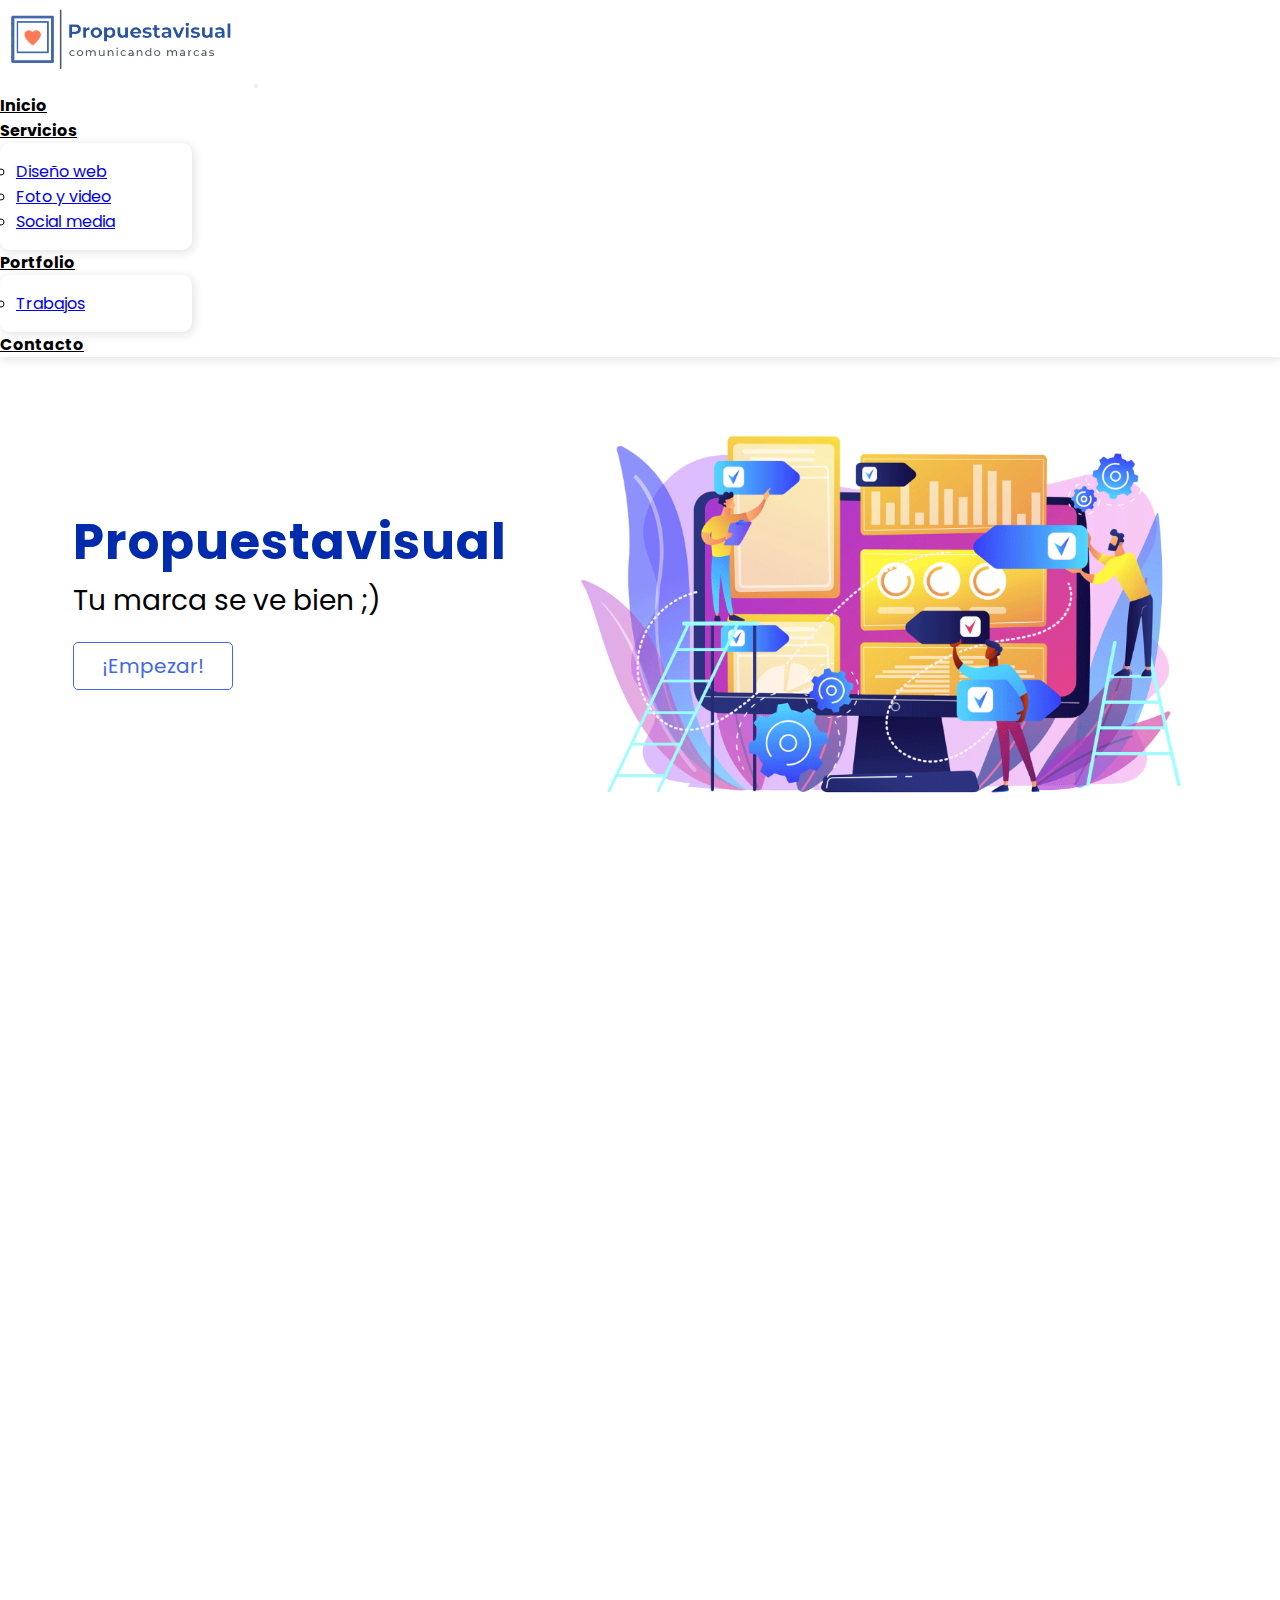
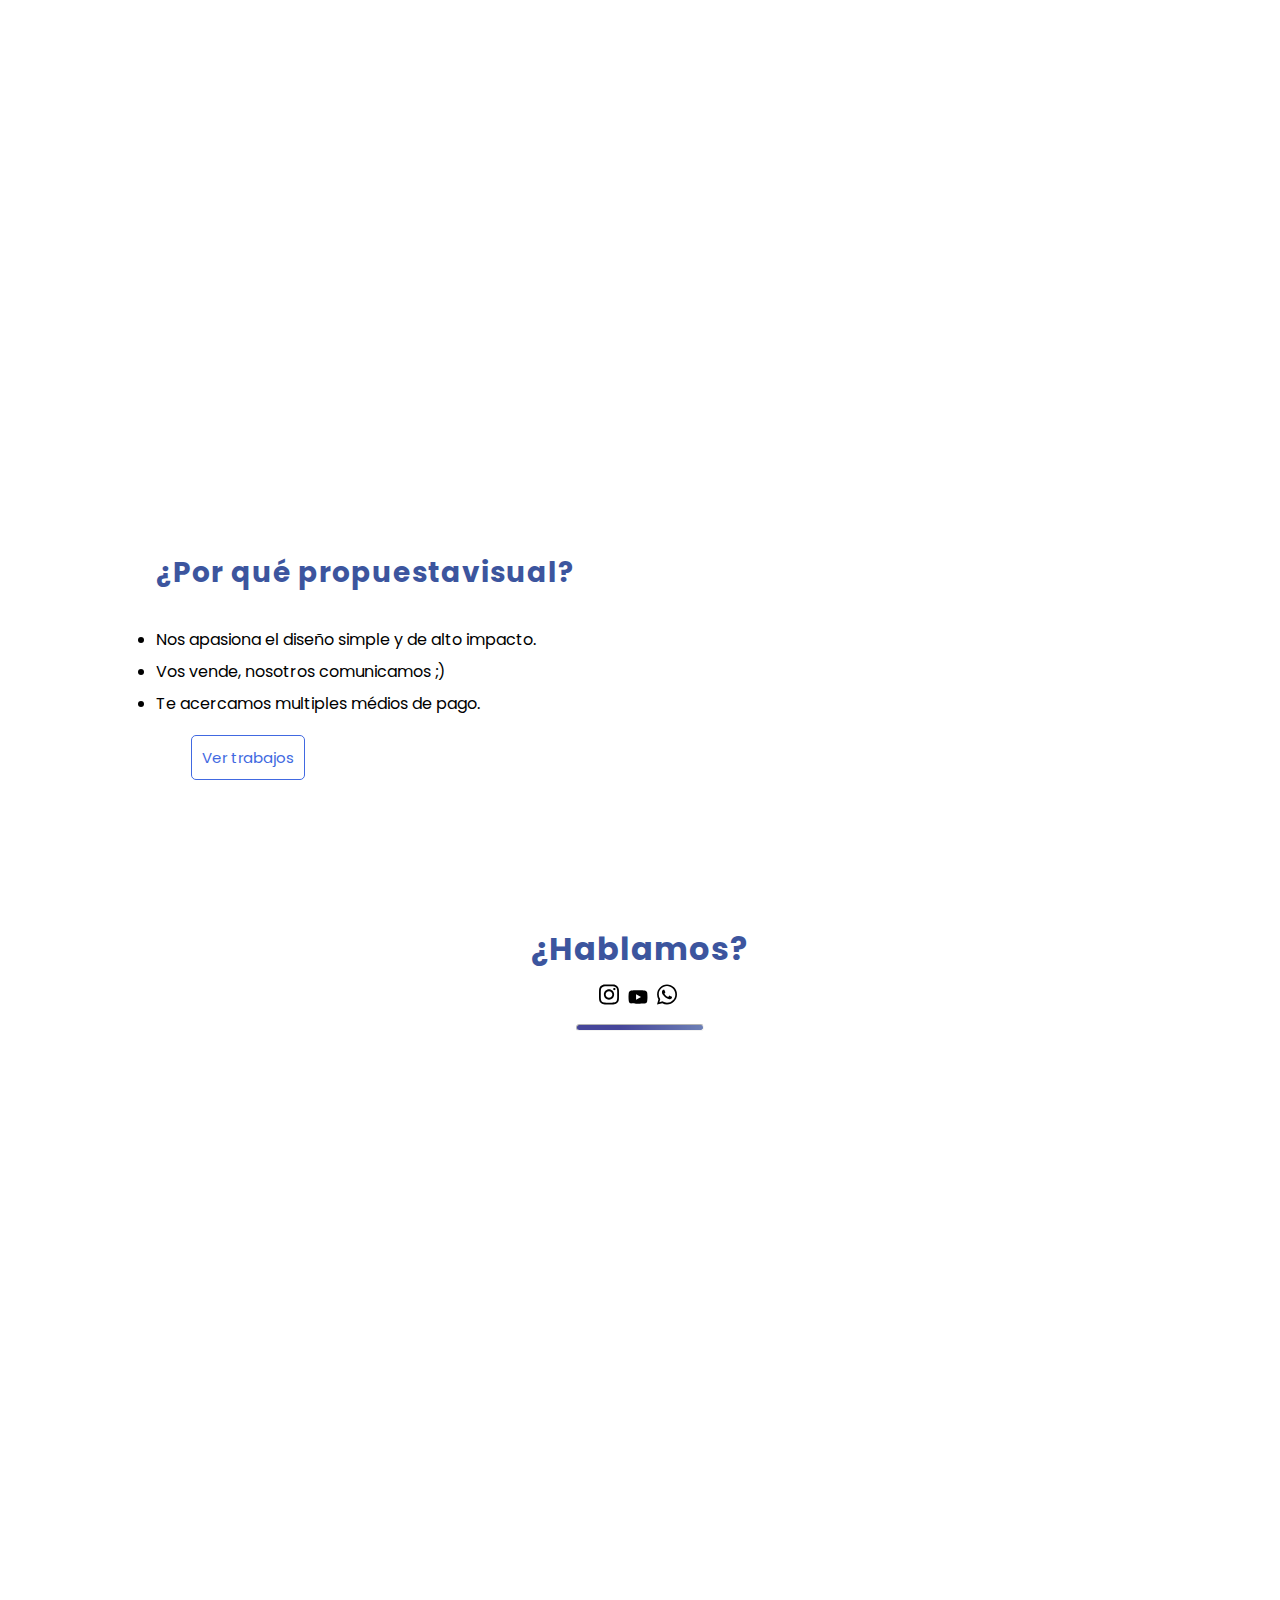
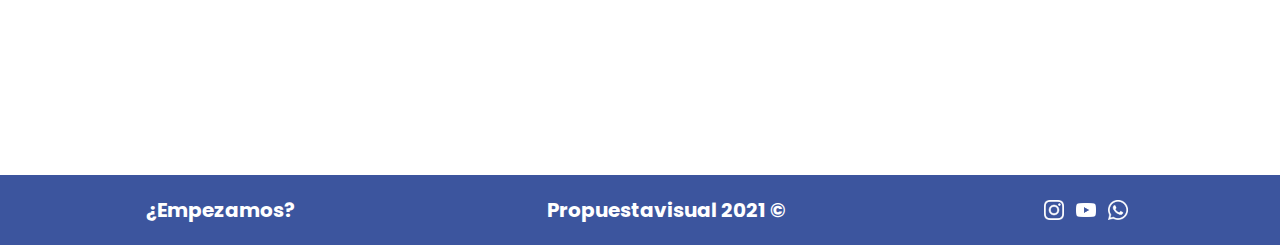
==== commit d1770c15: "Bootstrap testimonial y faq servicios" ====
--- a/index.html
+++ b/index.html
@@ -4,7 +4,10 @@
     <meta charset="UTF-8">
     <meta http-equiv="X-UA-Compatible" content="IE=edge">
     <meta name="viewport" content="width=device-width, initial-scale=1.0">
-    <title>Marcos Traberg | Sexto desafío</title>
+    <!--Bootstrap-->
+    <link href="https://cdn.jsdelivr.net/npm/bootstrap@5.0.2/dist/css/bootstrap.min.css" rel="stylesheet" integrity="sha384-EVSTQN3/azprG1Anm3QDgpJLIm9Nao0Yz1ztcQTwFspd3yD65VohhpuuCOmLASjC" crossorigin="anonymous">
+    <title>Propuestavisual | Tu marca se ve bien ;)</title>
+    <!--Bootstrap-->
     <!--AOS-->
     <link href="https://unpkg.com/aos@2.3.1/dist/aos.css" rel="stylesheet">
     <script src="https://unpkg.com/aos@2.3.1/dist/aos.js"></script>
@@ -17,37 +20,44 @@
 
 <body>
     
-    <!--Inicia el header-->
         
-<header>
-        
-                <!--Inicia el menú-->
-        
-<section>
-        <nav>
-            <a href="./index.html"><img src="./img/logo.png" alt="Logo Propuestavisual" class="logoImagen"></img></a>
-            
-            <ul>
-                <li><a href="index.html">Inicio</a></li>
-                <li><a href="#servicios">Servicios</a>
-                <ul>
-                    <li><a href="./views/diseñoWeb.html">Diseño web</a></li>
-                    <li><a href="./views/fotoYvideo.html">Foto y video</a></li>
-                    <li><a href="./views/redesYpublicidad.html">Social media</a></li>
-                </ul>
-                </li>
-                <li><a href="#portfolio">Portfolio</a>
-                <ul>
-                    <li><a href="./views/trabajos.html">Trabajos</a></li>
-                </ul>
-                </li>
-                <li><a href="#contacto">Contacto</a></li>
-            </ul>
-            
-          </nav>
-
-        </section>
-  </header>
+         <!--Inicia el menú-->
+
+                <nav class="navbar navbar-expand-lg navbar-light bg-#fff">
+                    <div class="container">
+                      <a class="navbar-brand" href="./index.html"><img src="./img/logo.png" alt="logo propuestavisual" class="logoImagen"></a>
+                      <button class="navbar-toggler" type="button" data-bs-toggle="collapse" data-bs-target="#navbarNav" aria-controls="navbarNav" aria-expanded="false" aria-label="Toggle navigation">
+                        <span class="navbar-toggler-icon"></span>
+                      </button>
+                      <div class="collapse navbar-collapse justify-content-end" id="navbarNav" >
+                        <ul class="navbar-nav align-items-center">
+                          <li class="nav-item">
+                            <a class="nav-link active" aria-current="page" href="./index.html">Inicio</a>
+                          </li>
+                          <li class="nav-item dropdown text-center">
+                            <a class="nav-link dropdown-toggle" href="./index.html#servicios" id="navbarDropdownMenuLink" role="button" data-bs-toggle="dropdown" aria-expanded="false" >
+                              Servicios
+                            </a>
+                            <ul class="dropdown-menu" aria-labelledby="navbarDropdownMenuLink">
+                              <li><a class="dropdown-item" href="./views/diseñoWeb.html">Diseño web</a></li>
+                              <li><a class="dropdown-item" href="./views/fotoYvideo.html">Foto y video</a></li>
+                              <li><a class="dropdown-item" href="./views/redesYpublicidad.html">Social media</a></li>
+                            </ul>
+                          </li>
+                          <li class="nav-item dropdown text-center">
+                            <a class="nav-link dropdown-toggle" href="./index.html#portfolio" id="navbarDropdownMenuLink" role="button" data-bs-toggle="dropdown" aria-expanded="false">
+                              Portfolio
+                            </a>
+                            <ul class="dropdown-menu" aria-labelledby="navbarDropdownMenuLink">
+                              <li><a class="dropdown-item" href="./views/trabajos.html">Trabajos</a></li>
+                            </ul>
+                          <li class="nav-item">
+                            <a class="nav-link" href="./index.html#contacto">Contacto</a>
+                          </li>
+                        </ul>
+                      </div>
+                    </div>
+                  </nav>       
 
     <!--Inicia el main-->
 
@@ -119,28 +129,61 @@
 
         <!--Inicia sección testimonios-->
 
-        <section>
-
-            
-            <div class="testimonios" id="testimonios" data-aos="fade-up" data-aos-duration="1000">
-
-                <div class="testimonioUno">
-                    <img src="./img/testimonioUno.png" alt="testimonio servicio">
-                    <p>"Me costaba mucho manejar las redes y me sacaron un peso gigante de encima."</p>
-                </div>
-
-                <div class="testimonioDos">
-                    <img src="./img/testimonioDos.png" alt="testimonio servicio">
-                    <p>"Super amables y profesionales. El sitio quedo genial"</p>
-                </div>
-
-                <div class="testimonioTres">
-                    <img src="./img/testimonioTres.png" alt="testimonio servicio">
-                    <p>"Siempre atentos y con buena onda. Los super recomiendo"</p>
-                </div>
-
-            </div>
-        </section>
+            <div class="slider-area" data-aos="fade-up" data-aos-duration="1000">
+                <div class="container">
+                    <div id="carouselExampleIndicators" class="carousel slide" data-bs-ride="carousel">
+                        <div class="carousel-indicators">
+                          <button type="button" data-bs-target="#carouselExampleIndicators" data-bs-slide-to="0" class="active" aria-current="true" aria-label="Slide 1"></button>
+                          <button type="button" data-bs-target="#carouselExampleIndicators" data-bs-slide-to="1" aria-label="Slide 2"></button>
+                          <button type="button" data-bs-target="#carouselExampleIndicators" data-bs-slide-to="2" aria-label="Slide 3"></button>
+                        </div>
+                        <div class="carousel-inner">
+                          <div class="carousel-item active" data-bs-interval="3000" >
+                           <div class="img-area">
+                               <img class="img-fluid" src="./img/testimonioUno.png" alt="">
+                           </div>
+                           <div class="carousel-caption">
+                            <h3>Paula Flores</h3>
+                            <p>"Me costaba manejar las redes y me sacaron un peso gigante de encima"</p>
+                          </div>
+                          </div>
+                          <div class="carousel-item" data-bs-interval="3000">
+                            <div class="img-area">
+                                <img class="img-fluid" src="./img/testimonioDos.png" alt="">
+                            </div>
+                            <div class="carousel-caption">
+                             <h3>Augusto Rodríguez</h3>
+                             <p>"Super amables y profesionales. El sitio quedó genial"</p>
+                           </div>
+                           </div>
+                           <div class="carousel-item" data-bs-interval="3000">
+                            <div class="img-area">
+                                <img class="img-fluid" src="./img/testimonioTres.png" alt="">
+                            </div>
+                            <div class="carousel-caption">
+                             <h3>Micaela Paez</h3>
+                             <p>"Siempre atentos y con buena onda. Los super recomiendo"</p>
+                           </div>
+                           </div>
+                          
+                        </div>
+                        <button class="carousel-control-prev" type="button" data-bs-target="#carouselExampleIndicators" data-bs-slide="prev">
+                          <span class="carousel-control-prev-icon" aria-hidden="true"></span>
+                          <span class="visually-hidden">Previous</span>
+                        </button>
+                        <button class="carousel-control-next" type="button" data-bs-target="#carouselExampleIndicators" data-bs-slide="next">
+                          <span class="carousel-control-next-icon" aria-hidden="true"></span>
+                          <span class="visually-hidden">Next</span>
+                        </button>
+                      </div>
+            
+                </div>
+            </div>
+
+
+
+
+    </section>
 
         <!--Inicia sección portfolio-->
 
@@ -256,7 +299,9 @@
                     </form>
                 </div>
             </div>
-        </section>
+
+        </section>
+
      </main>
 
     <!--Inicia el footer-->
@@ -285,6 +330,7 @@
         </div>
         </section>
         </footer>
+
   
         <script>  
             AOS.init({
@@ -292,5 +338,7 @@
             });
         </script>
         
+         <!-- Option 1: Bootstrap Bundle with Popper -->
+    <script src="https://cdn.jsdelivr.net/npm/bootstrap@5.0.2/dist/js/bootstrap.bundle.min.js" integrity="sha384-MrcW6ZMFYlzcLA8Nl+NtUVF0sA7MsXsP1UyJoMp4YLEuNSfAP+JcXn/tWtIaxVXM" crossorigin="anonymous"></script>
 </body>
 </html>
--- a/styles/style.css
+++ b/styles/style.css
@@ -10,12 +10,6 @@
 }
 
 
-body > header {
-    
-    margin-top: 150px;
-
-}
-
 h1{
     color: #002bad;
     font-size:50px;
@@ -53,79 +47,33 @@
 
         /* Inicia sección Menú */
 
-         .logoImagen {
-                width: 250px;
-            }
-    
-          nav{
-            position: fixed;
-            top: 0; right: 0; left:0;
-            width:100vw;
-            display:flex;
-            justify-content:space-around;
-            align-items:center;
-            flex-wrap:wrap;
-            background-color:white;
-            box-shadow: 2px 2px 10px 1px rgb(0 0 0 / 10%);
-            z-index: 2;
-          }
-          
-    
-          
-          nav ul {
-            display:flex;
-          }
-          
-          nav ul li {
-            position:relative;
-            list-style:none;
-            font-size:1.1rem;
-            padding:1.5rem 1.3rem;
-            cursor:pointer;
-          }
-          
-          nav ul ul{
-            position:absolute;
-            display:flex;
-            flex-direction:column;
-            padding:1rem;
-            width:12rem;
-            box-shadow:2px 2px 10px 1px rgb(0 0 0 / 10%);
-            border-radius:10px;
-            background:white;
-            top:4rem;
-            left:-0.8rem;
-            opacity:0;
-            visibility:hidden;
-            transition:opacity 200ms ease-in-out;
-          }
-          
-          nav ul ul li{
-            transition:background-color 200ms ease-in-out;
-            padding: 0.5rem 1rem;
-            border-radius:5px;
-          }
-          
-          nav ul ul li:hover{
-            background-color:#E9F4FF;
-          }
-          
-          nav ul li:hover ul{
-            opacity:1;
-            visibility:visible;
-          }
-          
-          nav a{
-            text-decoration:none;
-            color:black;
-          }
-          
-          nav>ul>li>a{
-          font-weight:bold;
-          }
-          
-          
-          
+      
+.navbar{
+    box-shadow: 2px 2px 10px 1px rgb(0 0 0 / 10%);
+    margin-bottom: 30px;
+}
+
+.logoImagen {
+    width: 250px;
+}
+
+.dropdown-menu{
+    padding:1rem;
+    width:12rem;
+    box-shadow:2px 2px 10px 1px rgb(0 0 0 / 10%);
+    border-radius:10px;
+    background:white;
+}
+
+.dropdown-item:hover{
+    background-color:#E9F4FF;
+  }
+
+  .nav-link{
+    color: #000!important;
+    font-weight: bold;
+    font-size: 1rem;
+  }    
          
 
     /* Inicia el Main */
@@ -244,6 +192,8 @@
             
         }
 
+
+
         .servicioUno>a:hover, .servicioDos>a:hover, .servicioTres>a:hover {
             color:#002bad;
         }
@@ -251,53 +201,49 @@
 
         /* Inicia sección Testimonios */
 
-    
-        .testimonios {
-
+        .slider-area{
             background-color: #3C559E;
-            height: 18.75rem;
-            padding: 20px;
+            padding: 50px 0;
+            margin: 5rem 0;
+        }
+        
+        
+        .img-area{
             display: flex;
-            justify-content: center;
-            align-items: center; 
-            margin: 100px 0 50px 0;      
-        }
-
-        .testimonioUno, .testimonioDos, .testimonioTres {
-            display: flex;
-            justify-content: center;
-            text-align: center;
-            margin:30px;
-            align-items: center;
-            border: 1px solid rgba(255, 255, 255, 0.274);
-            padding: 20px;
-            border-radius: 10px;
-            transition: all 500ms ease-in-out;
-        }
-
-        .testimonioUno:hover, .testimonioDos:hover, .testimonioTres:hover 
-        {
+            width: 100px;
+            height: 100px;
+            margin: auto;
+          
+        }
         
-          background-color: #183280;
-          transform: scale(1.015);
-          box-shadow:0px 0px 10px 1px rgba(255, 255, 255, 0.198);
-          
-        }
-
-
-
-        .testimonioUno>img, .testimonioDos>img, .testimonioTres>img {
-            width: 70px;
+        .img-area>img {
             border: 2px solid white;
-            border-radius: 100%;
-            margin-right: 20px;
-        }
-
-        .testimonioUno>p, .testimonioDos>p, .testimonioTres>p {
-            font-size: 18px;
+            border-radius: 50%;
+
+        }
+        
+        .carousel-caption{
+            position: static;
+            padding-bottom: 20px;
+        }
+
+        .carousel-caption>h3 {
             color: white;
+            font-weight: bold;
+            font-size: 1.5rem;
+        }
+
+        .carousel-caption>p{
+            font-size: 1rem;
             font-weight: 400;
         }
+        
+        .carousel-indicators{
+            bottom: -30px;
+        }
+        
+
+
 
         /* Inicia sección Portfolio */
 
@@ -323,7 +269,7 @@
         .itemsPortfolio{
             display: flex;
             flex-direction: column;
-            margin: 0 40px;
+            margin: 0 10px 0 40px;
 
         }
 
@@ -332,12 +278,17 @@
         }
 
     
+        .imagenPortfolio{
+            display: flex;
+            align-items: center; 
+        }
+
 
         .imagenPortfolio img{
             width: 500px;
             margin: 0 40px;
             box-shadow:2px 2px 10px 1px rgb(0 0 0 / 10%);
-            transition: all 500ms ease-in-out; 
+            transition: all 500ms ease-in-out;
         }
 
 
@@ -359,8 +310,8 @@
             border-radius: 5px;
             text-decoration: none;
             padding: 10px;
-            margin-top: 20px;
             transition: 0.5s ease-in-out;
+            margin-left: 50px;
 
         }
 
@@ -379,11 +330,12 @@
 
         hr{
             display: inline-block;
-            background: rgb(9,9,121);
+            background: rgb(9,9,121) ;
             background: linear-gradient(90deg, rgba(9,9,121,1) 35%, rgba(60,85,158,1) 100%);
             border-radius: 10px;
             width: 10vw;
-            height: 7px;
+            height: 7px !important;
+            opacity: 0.75;
           
         }
 
@@ -527,8 +479,11 @@
             margin-top: 20px;
             display: flex;
             justify-content: space-around;
-            align-items: center;
-            
+            align-items: center; 
+        }
+
+        .footerUno>h4, .footerDos>h4 {
+            margin-bottom: 0px;
         }
 
         .footerUno>h4>a{
@@ -564,7 +519,8 @@
     flex-direction: column;
     justify-content: center;
     align-items: center;
-    margin-top: -58px;
+    margin-top: -30px;
+    z-index: 1;
 
 }
 
@@ -648,7 +604,6 @@
 
 .imagenServicios{
     grid-column: 7/10;
-    grid-row: ;
 }
 
 .ctaServicios{
@@ -771,6 +726,27 @@
     width: 68px;
 }
 
+.clicAccordion{
+    text-decoration: none;
+}
+
+.accordion-item{
+    margin: 20px 0px;
+    border: none;
+}
+
+.accordion-header{
+    box-shadow: 2px 2px 10px 1px rgba(0, 0, 0, 0.100);
+}
+
+.accordion-button:focus{
+    border-color: white;
+    box-shadow: none;
+}
+
+.faq{
+    margin-top: 30px;
+}
 
 .ctaServiciosDos {
     display: grid;
@@ -822,6 +798,9 @@
 
 }
 
+.faq{
+    margin-top: 30px;
+}
 
 
 
@@ -831,10 +810,11 @@
 
 
     div.imagenPrincipal>img {
-        width: 600px;
-        height: 400px;
+        width: 550px;
+        height: 366px;
         margin: 0px 20px 0px 0px;
     }
+
 
     .ctaPrincipal{
         margin: 0 0 0 80px;
@@ -923,33 +903,14 @@
         font-size: 16px;
     }
 
-    /* Inicia sección Testimonios */
-
-    .testimonios {
-        height: 30rem;
-        flex-direction: column;
-        margin: 30px 0 20px 0;        
-    }
-
-    .testimonioUno, .testimonioDos, .testimonioTres {
-        width: 100%;
-        margin:20px;
-        padding: 20px;
-
-    }
-
-    .testimonioUno>img, .testimonioDos>img, .testimonioTres>img {
-        width: 70px;
-    }
-
-    .testimonioUno>p, .testimonioDos>p, .testimonioTres>p {
-        font-size: 18px;
-        font-weight: bold;
-    }
 
 
 
     /* Inicia sección Portfolio */
+
+    .itemsPortfolio>ul>li{
+        font-size: 14px;
+    }
 
     .itemsPortfolio{
         margin-right: 0px;
@@ -963,6 +924,8 @@
 
     #botonPortfolioUno{
         margin-top: auto;
+        padding:10px;
+
     }
 
     .imagenPortfolio img{
@@ -1036,6 +999,16 @@
 /* --------------- INICIA LA VISTA HASTA 950PX  ---------------------*/
 
 @media only screen and  (max-width: 950px) {
+
+    /*Inicia menú*/
+
+    .navbar{
+        margin-bottom: 50px;
+        z-index: 2;
+    }
+
+
+    /* Inicia hero */
 
     div.imagenPrincipal>img {
        display: none;
@@ -1125,6 +1098,7 @@
         font-size: 14px;
         padding: 10px;
         margin-top: 15px;
+        margin-left: 0px;
 
     }
 
@@ -1132,6 +1106,7 @@
 
     .heroTrabajos{
         height: 40vh;
+        margin-top: -50px;
 
     }
 
@@ -1205,39 +1180,10 @@
 
 @media only screen and  (max-width: 768px) {
         
-        
-    body > header { 
-        margin-top: 0px; 
-    }
-    
     
     /* Estilos individuales */
     
-        /* Inicia el Header */
-    
-            /* Inicia sección Menú */
-    
-    .logoImagen {
-        width: 230px;
-    }
-
-    nav{
-        position:initial;
-        width: auto;
-      }
-      
-      nav ul {
-        width: 100%;
-        text-align: center;
-        border-top: 1px solid #55565a21;
-
-      }
-      
-      nav ul li {
-        width: 100%;
-      }
-    
-            /*Inicia sección portfolio*/
+ /*Inicia sección portfolio*/
 
       .tituloPortfolio{
           text-align: center;
@@ -1284,12 +1230,10 @@
 
     .servicioUno, .servicioDos, .servicioTres {
 
-        display: flex;
-        justify-content: space-around;
         align-items: center;
         text-align: center;
-        width: 90vw;
-        margin: 10px 5px 20px 5px;
+        width: 70vw;
+        margin: 10px 5px 30px 5px;
         padding:40px;
     }
 
@@ -1388,7 +1332,7 @@
 
 .heroTrabajos{
     height: 50vh;
-    margin-top: 0px;
+    margin-top: -50px;
 
 }
 
@@ -1513,29 +1457,8 @@
 @media only screen and  (max-width: 480px) {
         
     
-    /* Estilos individuales */
-    
-        /* Inicia el Header */
-    
-            /* Inicia sección Menú */
-    
-      nav ul {
-        flex-direction: column;
-        width: 100%;
-        text-align: center;
-      }
-      
-      nav ul li {
-        font-size:1rem;
-        padding:1rem 1rem;
-        border-top: 1px solid #55565a21;
-      }
-      
-      nav ul li:hover ul{
-        display: none;
-      }
-      
-      
+/* Estilos individuales */
+     
 /* Inicia el Main */
 
 
@@ -1578,16 +1501,6 @@
         
     }
 
-    /* Inicia sección Testimonios */
-
-
-    .testimonios{
-        height: auto;
-    }
-
-    .testimonioUno>img, .testimonioDos>img, .testimonioTres>img {
-        width: 60px;
-    }
 
     /* Inicia sección Portfolio */
 
@@ -1843,6 +1756,4 @@
     margin: 15px 2px 2px 2px;
     width: 100%;
    }
-
-
-
+}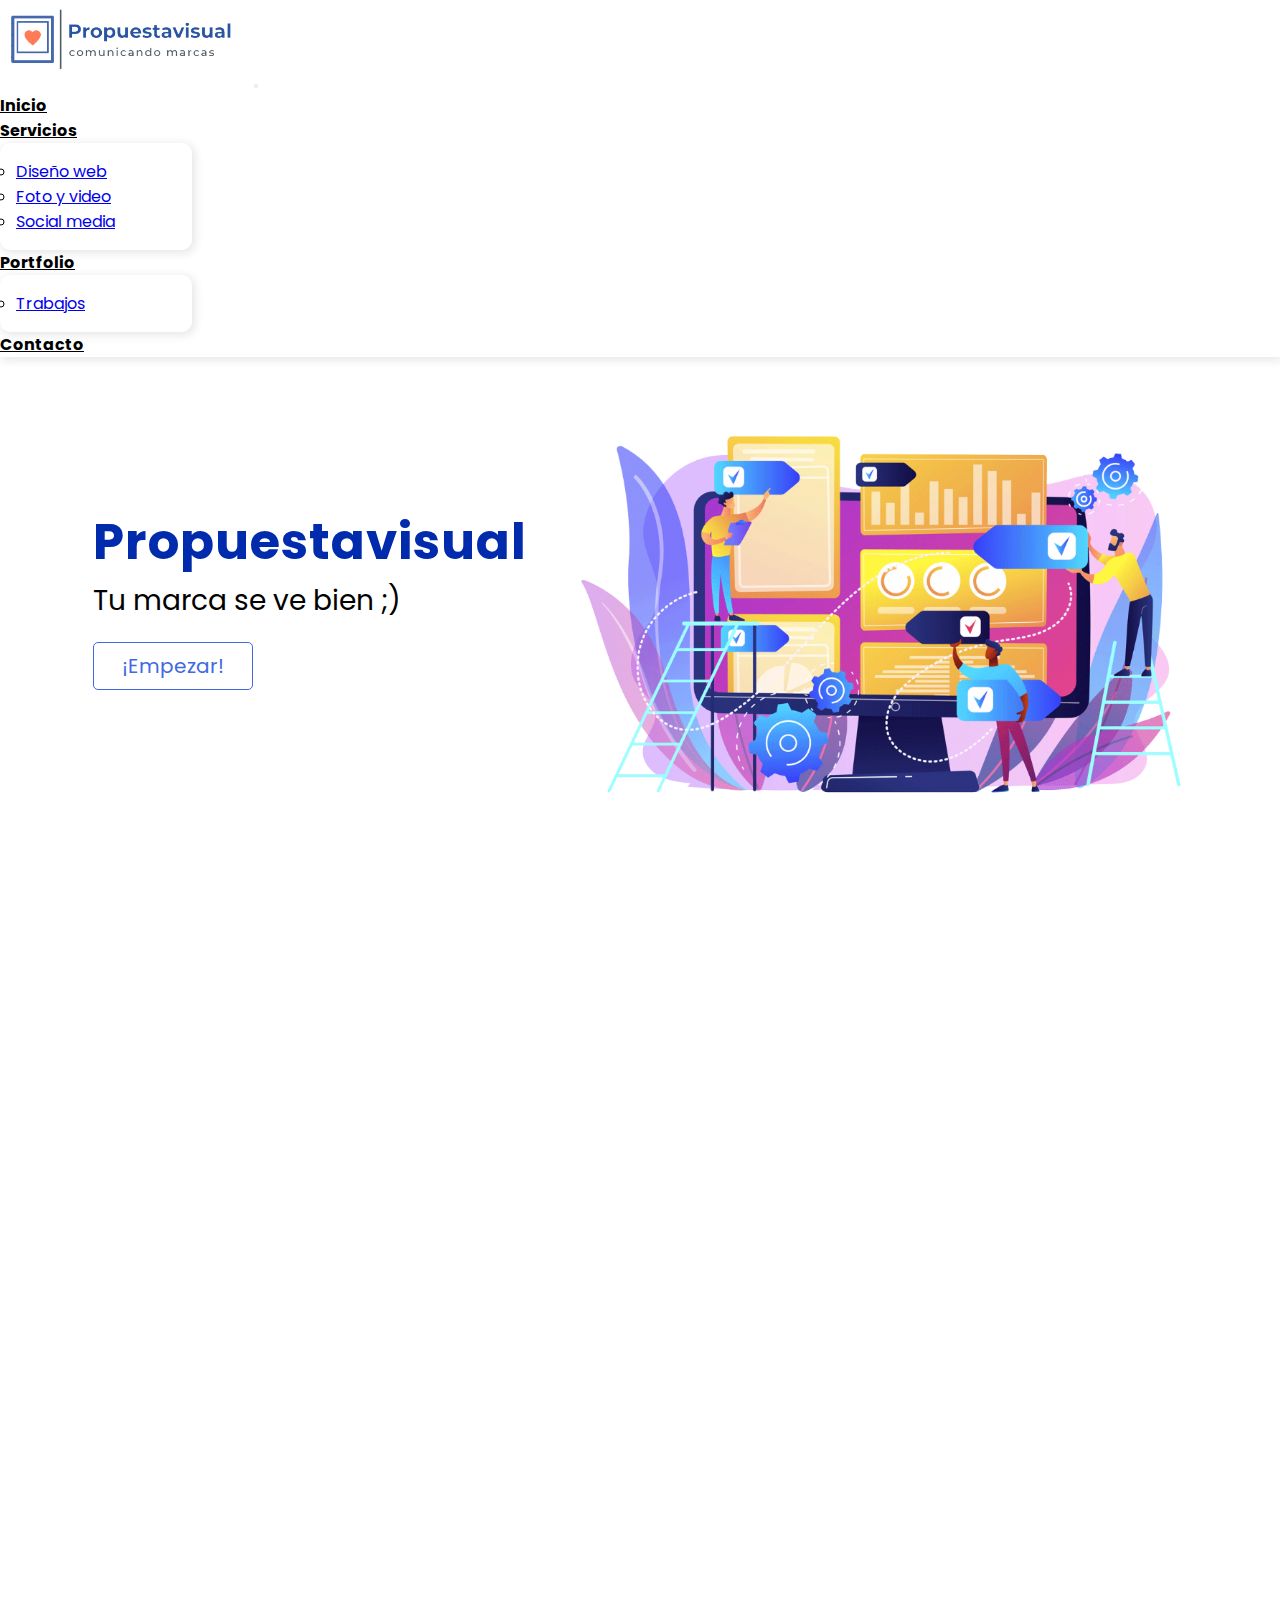
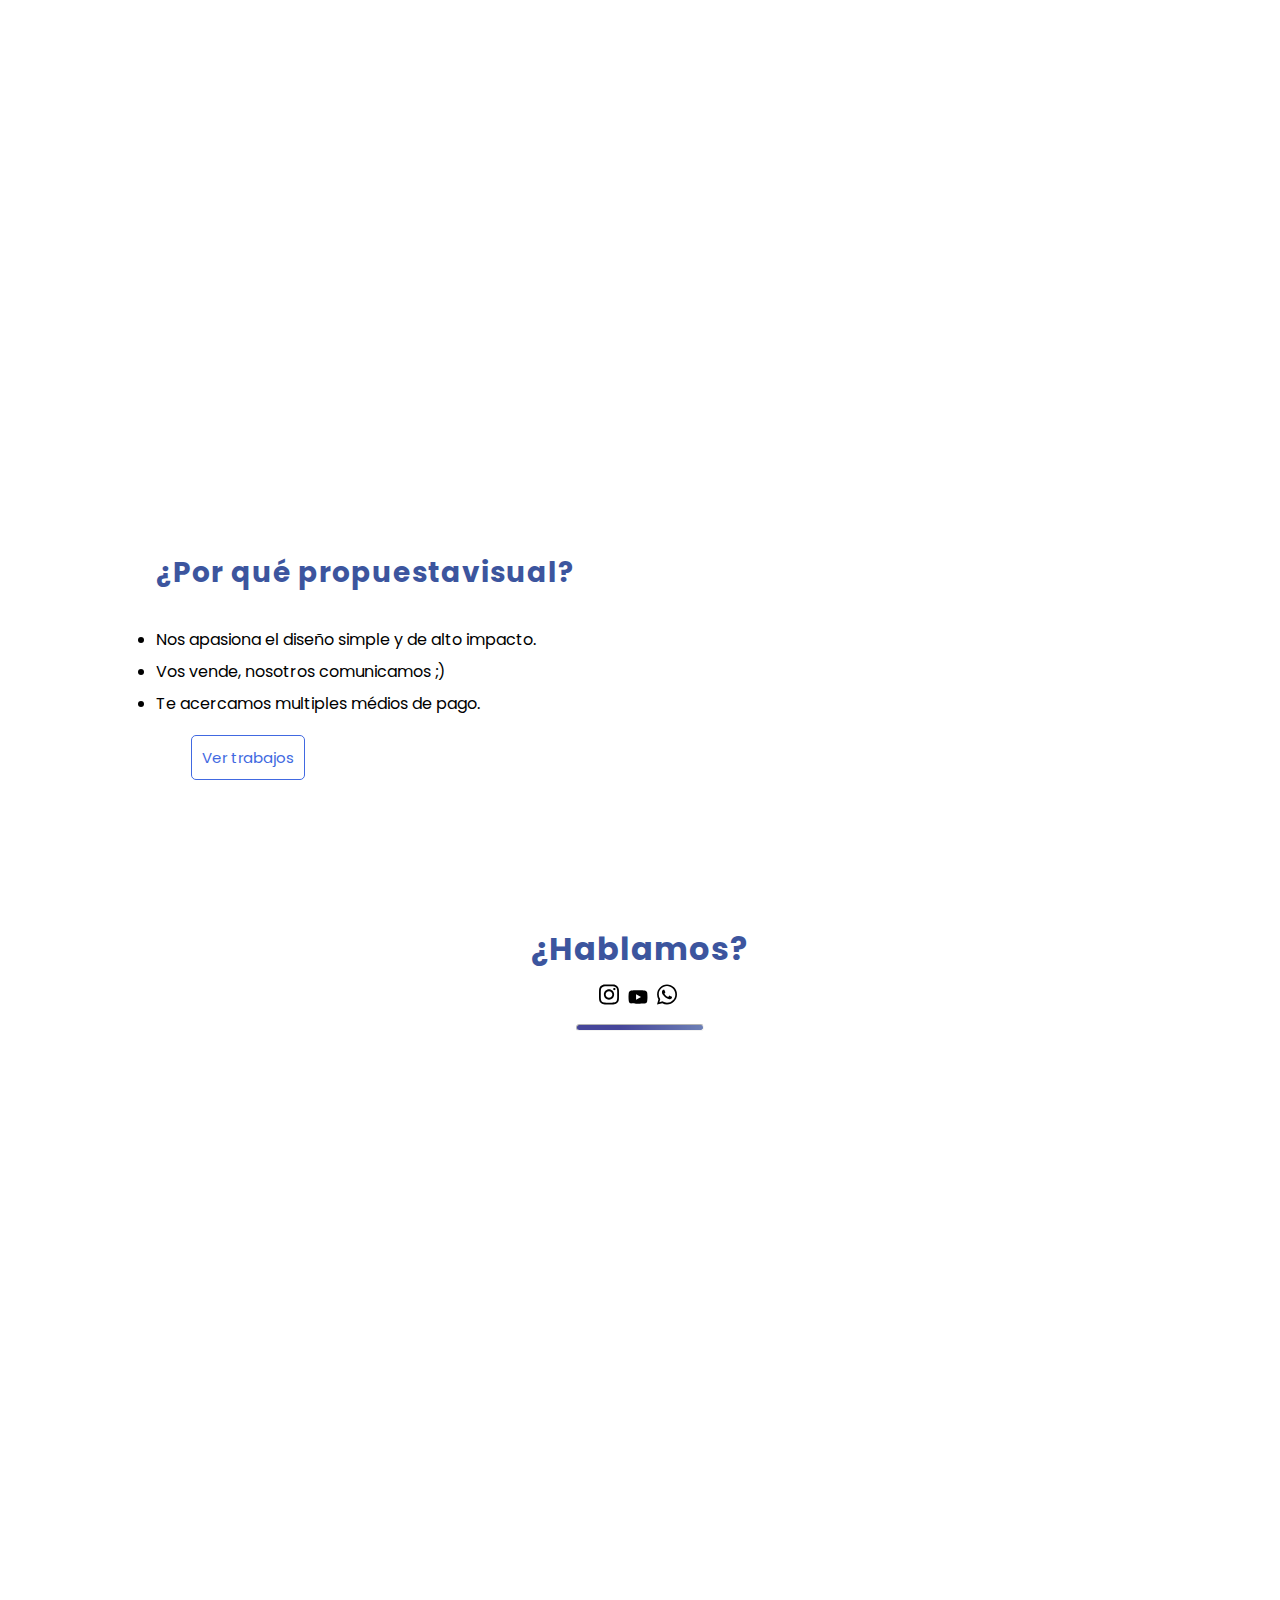
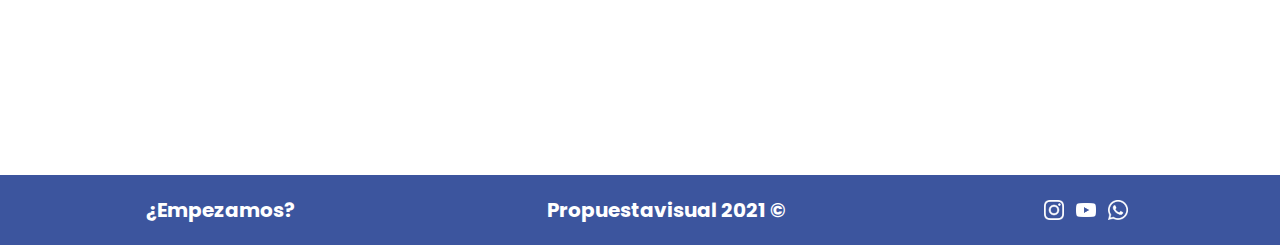
==== commit 76df4393: "Sass" ====
--- a/index.html
+++ b/index.html
@@ -12,7 +12,7 @@
     <link href="https://unpkg.com/aos@2.3.1/dist/aos.css" rel="stylesheet">
     <script src="https://unpkg.com/aos@2.3.1/dist/aos.js"></script>
     <!--AOS-->
-    <link rel="stylesheet" href="./styles/style.css">
+    <link rel="stylesheet" href="./styles/main.css">
     <link rel="preconnect" href="https://fonts.googleapis.com">
     <link rel="preconnect" href="https://fonts.gstatic.com" crossorigin>
     <link href="https://fonts.googleapis.com/css2?family=Poppins:wght@100;400;700&display=swap" rel="stylesheet">
@@ -71,21 +71,21 @@
             <div class="hero" id="hero">
 
 
-                <div class="ctaPrincipal">
-                    <div class="tituloPrincipal">
+                <div class="hero__ctaPrincipal">
+                    <div class="hero__tituloPrincipal">
                         <h1>Propuestavisual</h1>
                     </div>
 
-                    <div class="descripcionPrincipal">
+                    <div class="hero__descripcionPrincipal">
                         <p>Tu marca se ve bien ;)</p>
                     </div>
 
                     <div>
-                        <a href="./index.html#contacto" id="botonPrincipalUno">¡Empezar!</a>
+                        <a href="./index.html#contacto" class="hero__botonPrincipalUno">¡Empezar!</a>
                     </div>
                 </div>
                 <div>
-                    <div class="imagenPrincipal">
+                    <div class="hero__imagenPrincipal">
                         <img src="./img/hero.png" alt="Imagen principal diseño web">
                     </div>
                 
@@ -190,22 +190,22 @@
         <section>
             <div class="portfolio" id="portfolio">
 
-                <div class="itemsPortfolio">
-                    <h3 class="tituloPortfolio">¿Por qué propuestavisual?</h3>
-            
-                    <ul class="beneficiosPortfolio">
+                <div class="portfolio__items">
+                    <h3>¿Por qué propuestavisual?</h3>
+            
+                    <ul class="portfolio__beneficios">
                         <li>Nos apasiona el diseño simple y de alto impacto.</li>
                         <li>Vos vende, nosotros comunicamos ;)</li>
                         <li>Te acercamos multiples médios de pago.</li>
                     </ul>
        
 
-                    <a href="./views/trabajos.html" id="botonPortfolioUno">Ver trabajos</a>
+                    <a href="./views/trabajos.html" class="portfolio__boton">Ver trabajos</a>
            
                 </div>
              
-                    <div class="imagenPortfolio" data-aos="fade-left" data-aos-duration="2000">
-                        <img src="./img/imagenPortfolio1.png" alt="" id="imagenPortfolioUno">
+                    <div class="portfolio__imagen" data-aos="fade-left" data-aos-duration="2000">
+                        <img src="./img/imagenPortfolio1.png" alt="">
 
                     </div>
             
@@ -311,19 +311,19 @@
         <section>
         <div class="footer">
     
-            <div class="footerUno">
-                <h4><a href="./index.html#contacto">¿Empezamos?</a></h4>
-            </div>
-    
-            <div class="footerDos">
-                <h4>Propuestavisual 2021 ©</h4>
-            </div>
-    
-            <div class="footerTres">
-                <div class="iconosContactoFooter">
-                    <a href="#"><img src="./img/iconoInstagramFooter.png" alt="Icono Instagram"></a>
-                    <a href="#"><img src="./img/iconoYoutubeFooter.png" alt="Icono Youtube"></a>
-                    <a href="#"><img src="./img/iconoWhatsappFooter.png" alt="Icono Whatsapp"></a>
+            <div class="footer--uno">
+                <h4><a class="footer--uno__cta" href="./index.html#contacto">¿Empezamos?</a></h4>
+            </div>
+    
+            <div class="footer--dos">
+                <h4 class="footer--dos__titulo">Propuestavisual 2021 ©</h4>
+            </div>
+    
+            <div class="footer--tres">
+                <div class="iconosContactoFooter"></div>
+                    <a href="#"><img class="footer--tres__iconos" src="./img/iconoInstagramFooter.png" alt="Icono Instagram"></a>
+                    <a href="#"><img class="footer--tres__iconos" src="./img/iconoYoutubeFooter.png" alt="Icono Youtube"></a>
+                    <a href="#"><img  class="footer--tres__iconos"src="./img/iconoWhatsappFooter.png" alt="Icono Whatsapp"></a>
                 </div>
             </div>
     
--- a/styles/main.css
+++ b/styles/main.css
@@ -0,0 +1 @@
+*{padding:0;margin:0;-webkit-box-sizing:border-box;box-sizing:border-box;font-style:normal;font-family:'Poppins', sans-serif}h1{color:#002bad;font-size:50px;font-weight:bold;letter-spacing:1px;text-align:center}h2{color:#002bad;font-size:40px;font-weight:bold;letter-spacing:1px}h3{font-size:25px;letter-spacing:1px}h4{font-size:20px}h3,h4{color:#3C559E}.navbar{-webkit-box-shadow:2px 2px 10px 1px rgba(0,0,0,0.1);box-shadow:2px 2px 10px 1px rgba(0,0,0,0.1);margin-bottom:30px}.navbar .logoImagen{width:250px}.navbar .dropdown-menu{padding:1rem;width:12rem;-webkit-box-shadow:2px 2px 10px 1px rgba(0,0,0,0.1);box-shadow:2px 2px 10px 1px rgba(0,0,0,0.1);border-radius:10px;background:white}.navbar .dropdown-menu .dropdown-item:hover{background-color:#E9F4FF}.navbar .nav-link{color:#000 !important;font-weight:bold;font-size:1rem}.footer{background-color:#3C559E;padding:20px;margin-top:20px;display:-webkit-box;display:-ms-flexbox;display:flex;-ms-flex-pack:distribute;justify-content:space-around;-webkit-box-align:center;-ms-flex-align:center;align-items:center;width:100%}.footer .footer--uno h4{margin-bottom:0px;display:-webkit-box;display:-ms-flexbox;display:flex;text-align:center;-webkit-box-align:center;-ms-flex-align:center;align-items:center}.footer .footer--uno__cta{text-decoration:none;color:white;text-align:center}.footer .footer--dos__titulo{text-align:center;color:white;margin-bottom:0px}.footer .footer--tres{display:-webkit-box;display:-ms-flexbox;display:flex;-webkit-box-align:center;-ms-flex-align:center;align-items:center}.footer .footer--tres__iconos{width:20px;margin:5px 6px 5PX 6px;display:-webkit-box;display:-ms-flexbox;display:flex;text-align:center}@media only screen and (max-width: 1024px){.footer{padding:20px}.footer .footer--uno__cta{font-size:1.2rem}.footer .footer--dos__titulo{font-size:1.2rem}.footer .footer--tres__iconos{width:18px;margin:5px 6px 5PX 6px}}@media only screen and (max-width: 768px){.footer{padding:15px}.footer .footer--uno__titulo{display:-webkit-box;display:-ms-flexbox;display:flex;text-align:center;-webkit-box-align:center;-ms-flex-align:center;align-items:center}.footer .footer--uno__cta{font-size:1rem}.footer .footer--dos__titulo{font-size:1rem}.footer .footer--tres__iconos{width:16px;margin:5px 6px 5PX 6px}}@media only screen and (max-width: 480px){.footer{padding:15px}.footer .footer--uno{margin:5px}.footer .footer--uno__cta{font-size:0.8rem}.footer .footer--dos{margin:5px}.footer .footer--dos__titulo{font-size:0.8rem}.footer .footer--tres{margin:5px}.footer .footer--tres__iconos{width:14px;margin:5px 6px 5PX 6px}}.hero{display:-webkit-box;display:-ms-flexbox;display:flex;-webkit-box-pack:center;-ms-flex-pack:center;justify-content:center;-webkit-box-align:center;-ms-flex-align:center;align-items:center;margin-bottom:100px}.hero__ctaPrincipal{margin-left:20px}.hero__tituloPrincipal>h1{color:#002bad;font-size:50px;font-weight:bold;letter-spacing:1px;text-align:left}.hero__descripcionPrincipal>p{font-size:28px;text-align:left}.hero__botonPrincipalUno{display:inline-block;font-size:20px;text-align:center;width:10rem;color:#4169e1;border:solid;background-color:#fff;border-color:#4169e1;border-radius:5px;border-width:1px;text-decoration:none;padding:8px;margin:20px 0 20px 0;-webkit-transition:0.5s ease-in-out;transition:0.5s ease-in-out}.hero__botonPrincipalUno:hover{color:white;background-color:#4169e1;-webkit-transform:scale(1.1, 1.1);transform:scale(1.1, 1.1)}.hero__imagenPrincipal>img{width:650px;height:433px;margin-left:30px}.servicios{margin:50px;display:-webkit-box;display:-ms-flexbox;display:flex;-webkit-box-pack:center;-ms-flex-pack:center;justify-content:center;-webkit-box-align:center;-ms-flex-align:center;align-items:center}.servicios .servicioUno,.servicios .servicioDos,.servicios .servicioTres{text-align:center;margin:0px 30px;width:300px;padding:40px;border-radius:15px;-webkit-box-shadow:2px 2px 10px 1px rgba(0,0,0,0.1);box-shadow:2px 2px 10px 1px rgba(0,0,0,0.1);-webkit-transition:all 500ms ease-in-out;transition:all 500ms ease-in-out}.servicios .servicioUno a,.servicios .servicioDos a,.servicios .servicioTres a{text-decoration:none;color:#8face2;display:inline-block;margin:20px 0 0 0;-webkit-transition:color 200ms ease-in-out;transition:color 200ms ease-in-out}.servicios .servicioUno a:hover,.servicios .servicioDos a:hover,.servicios .servicioTres a:hover{color:#002bad}.servicios .servicioUno a img,.servicios .servicioDos a img,.servicios .servicioTres a img{width:100px;height:100px;margin:0 0 15px 0}.servicios .servicioUno h4,.servicios .servicioDos h4,.servicios .servicioTres h4{font-size:28px}.servicios .servicioUno p,.servicios .servicioDos p,.servicios .servicioTres p{font-size:16px}.servicios .servicioUno:hover,.servicios .servicioDos:hover,.servicios .servicioTres:hover{-webkit-transform:translate(0px, -20px);transform:translate(0px, -20px);-webkit-box-shadow:2px 2px 20px 1px rgba(0,0,0,0.2);box-shadow:2px 2px 20px 1px rgba(0,0,0,0.2)}.slider-area{background-color:#3C559E;padding:50px 0;margin:5rem 0}.slider-area .carousel-indicators{bottom:-10px}.slider-area .img-area{display:-webkit-box;display:-ms-flexbox;display:flex;width:100px;height:100px;margin:auto}.slider-area .img-area img{border:2px solid white;border-radius:50%}.slider-area .carousel-caption{position:static;padding-bottom:20px}.slider-area .carousel-caption h3{color:white;font-weight:bold;font-size:1.5rem}.slider-area .carousel-caption p{font-size:1rem;font-weight:400}.portfolio{display:-webkit-box;display:-ms-flexbox;display:flex;-webkit-box-pack:center;-ms-flex-pack:center;justify-content:center;margin:30px;-ms-flex-line-pack:center;align-content:center}.portfolio__items{display:-webkit-box;display:-ms-flexbox;display:flex;-webkit-box-orient:vertical;-webkit-box-direction:normal;-ms-flex-direction:column;flex-direction:column;margin:0 10px 0 40px}.portfolio__items h3{font-size:28px;margin:15px}.portfolio__beneficios{font-size:16px;line-height:2rem;font-weight:400;margin:15px}.portfolio__imagen{display:-webkit-box;display:-ms-flexbox;display:flex;-webkit-box-align:center;-ms-flex-align:center;align-items:center}.portfolio__imagen img{width:500px;margin:0 40px;-webkit-box-shadow:2px 2px 10px 1px rgba(0,0,0,0.1);box-shadow:2px 2px 10px 1px rgba(0,0,0,0.1);-webkit-transition:all 500ms ease-in-out;transition:all 500ms ease-in-out}.portfolio__imagen img:hover{-webkit-transform:translate(0px, -10px);transform:translate(0px, -10px);-webkit-box-shadow:2px 2px 10px 1px rgba(0,0,0,0.2);box-shadow:2px 2px 10px 1px rgba(0,0,0,0.2)}.portfolio__boton{font-size:15px;width:-webkit-fit-content;width:-moz-fit-content;width:fit-content;color:#4169e1;border:solid;background-color:white;border-color:#4169e1;border-width:1px;border-radius:5px;text-decoration:none;padding:10px;-webkit-transition:0.5s ease-in-out;transition:0.5s ease-in-out;margin-left:50px}.portfolio__boton:hover{color:white;background-color:#4169e1;-webkit-transform:scale(1.1, 1.1);transform:scale(1.1, 1.1)}div.contacto{-webkit-box-orient:vertical;-webkit-box-direction:normal;-ms-flex-direction:column;flex-direction:column;margin:40px 10px 10px 10px}div.contacto .itemsContacto{margin:50px 10px 50px 10px;text-align:center}div.contacto .itemsContacto h3{margin:5px 15px 5px 15px;text-align:center;font-size:32px}div.contacto .itemsContacto .iconosContacto img{width:20px;margin:5px 5px 0PX 0px;-webkit-transition:all 300ms ease-in-out;transition:all 300ms ease-in-out}div.contacto .itemsContacto .iconosContacto img:hover{-webkit-transform:scale(1.2);transform:scale(1.2)}div.contacto .itemsContacto hr{display:inline-block;background:#090979;background:-webkit-gradient(linear, left top, right top, color-stop(35%, #090979), to(#3c559e));background:linear-gradient(90deg, #090979 35%, #3c559e 100%);border-radius:10px;width:10vw;height:7px !important;opacity:0.75}.contenedorFormulario{display:-webkit-box;display:-ms-flexbox;display:flex;-webkit-box-pack:center;-ms-flex-pack:center;justify-content:center;margin-bottom:30px}.contenedorFormulario .formulario{width:600px}.contenedorFormulario .formulario fieldset{border-radius:8px;border:0px;-webkit-box-shadow:2px 2px 10px 1px rgba(0,0,0,0.1);box-shadow:2px 2px 10px 1px rgba(0,0,0,0.1);padding:35px 45px;color:#3C559E}.contenedorFormulario .formulario fieldset div{margin:10px}.contenedorFormulario .formulario fieldset legend{font-size:20px;font-weight:bold;text-align:center}.contenedorFormulario .formulario fieldset .campoFormulario{border:1px solid;border-color:#8face2;border-radius:2px;outline:none;color:#8face2;width:100%}.contenedorFormulario .formulario fieldset .campoFormulario::-webkit-input-placeholder{color:#8face2;padding-left:5px;padding-top:2px}.contenedorFormulario .formulario fieldset .campoFormulario:-ms-input-placeholder{color:#8face2;padding-left:5px;padding-top:2px}.contenedorFormulario .formulario fieldset .campoFormulario::-ms-input-placeholder{color:#8face2;padding-left:5px;padding-top:2px}.contenedorFormulario .formulario fieldset .campoFormulario::placeholder{color:#8face2;padding-left:5px;padding-top:2px}.contenedorFormulario .formulario fieldset .botonesFormulario{display:-webkit-box;display:-ms-flexbox;display:flex;-webkit-box-pack:center;-ms-flex-pack:center;justify-content:center}.contenedorFormulario .formulario fieldset .botonesFormulario #botonFormularioBorrar{color:white;background-color:#8face2;border:solid 1px;border-radius:3px;padding:8px;margin-right:5px;cursor:pointer;-webkit-transition:all 500ms ease-in-out;transition:all 500ms ease-in-out}.contenedorFormulario .formulario fieldset .botonesFormulario #botonFormularioBorrar:hover{-webkit-transform:scale(1.05);transform:scale(1.05);border-color:#132768;background-color:#132768}.contenedorFormulario .formulario fieldset .botonesFormulario #botonFormularioEnviar{color:white;background-color:#3C559E;border:solid 1px;border-radius:3px;padding:8px;margin-left:5px;cursor:pointer;-webkit-transition:all 500ms ease-in-out;transition:all 500ms ease-in-out}.contenedorFormulario .formulario fieldset .botonesFormulario #botonFormularioEnviar:hover{-webkit-transform:scale(1.05);transform:scale(1.05);border-color:#132768;background-color:#132768}@media only screen and (max-width: 1200px){.hero__ctaPrincipal{margin:0 0 0 80px}.hero__imagenPrincipal>img{width:550px;height:366px;margin:0px 20px 0px 0px}.servicios{margin:50px 20px 50px 20px}.servicios .servicioUno,.servicios .servicioDos,.servicios .servicioTres{margin:0px 15px}}@media only screen and (max-width: 1024px){.hero{margin-bottom:100px}.hero__tituloPrincipal>h1{font-size:40px}.hero__descripcionPrincipal>p{font-size:25px}.hero__botonPrincipalUno{font-size:16px}.hero__imagenPrincipal>img{width:500px;height:333px;margin:0px 20px 0px 0px}.portfolio__items{margin-right:0px}.portfolio__items ul li{font-size:14px}.portfolio__beneficios{font-size:1rem}.portfolio__imagen img{width:400px;margin:0 40px;-webkit-box-shadow:2px 2px 10px 1px rgba(0,0,0,0.1);box-shadow:2px 2px 10px 1px rgba(0,0,0,0.1)}.portfolio__boton{margin-top:auto;padding:10px}}@media only screen and (max-width: 950px){.navbar{margin-bottom:50px;z-index:2}.hero__ctaPrincipal{margin:15px 20px 15px 20px;text-align:center}.hero__tituloPrincipal>h1{font-size:60px;text-align:center}.hero__descripcionPrincipal>p{font-size:28px;text-align:center}.hero__botonPrincipalUno{font-size:22px;padding:6px}.hero__imagenPrincipal>img{display:none}.servicios{margin:0px 20px 50px 20px}.servicios .servicioUno,.servicios .servicioDos,.servicios .servicioTres{width:250px;text-align:center;margin:0px 10px;padding:20px;border-radius:15px;-webkit-box-shadow:2px 2px 10px 1px rgba(0,0,0,0.1);box-shadow:2px 2px 10px 1px rgba(0,0,0,0.1)}.servicios .servicioUno h4,.servicios .servicioDos h4,.servicios .servicioTres h4{font-size:22px}.servicios .servicioUno p,.servicios .servicioDos p,.servicios .servicioTres p{font-size:16px}.portfolio{margin:30px 10px 10px 10px}.portfolio__items{margin:0 20px;-webkit-box-align:center;-ms-flex-align:center;align-items:center}.portfolio__items h3{font-size:28px;margin:5px 15px 5px 15px}.portfolio__beneficios{list-style:none;text-align:center;font-size:16px;margin:5px 15px 5px 15px}.portfolio__imagen img{display:none}.portfolio__boton{font-size:14px;padding:10px;margin-top:15px;margin-left:0px}}@media only screen and (max-width: 768px){.hero{margin-bottom:30px;margin-top:30px}.hero__ctaPrincipal{margin:30px 20px 15px 20px}.hero__tituloPrincipal>h1{font-size:50px}.hero__descripcionPrincipal>p{font-size:23px}.hero__botonPrincipalUno{font-size:18px;padding:6px}.servicios{margin:10px 10px;-webkit-box-orient:vertical;-webkit-box-direction:normal;-ms-flex-direction:column;flex-direction:column}.servicios .servicioUno,.servicios .servicioDos,.servicios .servicioTres{-webkit-box-align:center;-ms-flex-align:center;align-items:center;text-align:center;width:70vw;margin:10px 5px 30px 5px;padding:40px}.servicios .servicioUno a,.servicios .servicioDos a,.servicios .servicioTres a{margin:10px;font-size:16px}.servicios .servicioUno h4,.servicios .servicioDos h4,.servicios .servicioTres h4{margin:10px;font-size:25px}.servicios .servicioUno p,.servicios .servicioDos p,.servicios .servicioTres p{margin:10px;font-size:18px}.portfolio__items h3{text-align:center}div.contacto .itemsContacto{margin:10px 10px 20px 10px;text-align:center}.contenedorFormulario .formulario{width:80%}.contenedorFormulario .formulario fieldset legend{font-size:25px}}@media only screen and (max-width: 480px){.hero__tituloPrincipal>h1{font-size:2rem;margin:10px}.hero__descripcionPrincipal{margin:20px 30px}.hero__botonPrincipalUno{margin:10px}.servicios .servicioUno,.servicios .servicioDos,.servicios .servicioTres{display:inline-block;width:85%;margin:10px 5px 20px 5px;padding:20px 15px}.servicios .servicioUno a,.servicios .servicioDos a,.servicios .servicioTres a{margin:2px 0 0 0}.servicios .servicioUno a img,.servicios .servicioDos a img,.servicios .servicioTres a img{width:80px;height:80px;margin:0 0 10px 0}.portfolio__items h3{font-size:26px}.portfolio__beneficios{font-size:14px}.portfolio__beneficios li{margin:5px}.contenedorFormulario .formulario{margin:15px 2px 2px 2px;width:100%}.contenedorFormulario .formulario fieldset{padding:25px 30px}.contenedorFormulario .formulario fieldset legend{font-size:20px}.contenedorFormulario .formulario fieldset .botonesFormulario #botonFormularioBorrar{display:none}}@media only screen and (max-width: 320px){div.contacto{margin:30px 10px 10px 10px}form.formulario{margin:15px 2px 2px 2px;width:100%}}.tema1{background-color:#e7f1ff}.tema2{background-color:#fff3e7}.tema3{background-color:#ffe7e9}.heroServicios{width:90vw;margin:auto;height:420px;display:-ms-grid;display:grid;-ms-grid-columns:(1fr)[12];grid-template-columns:repeat(12, 1fr);margin-top:-58px;-webkit-box-align:center;-ms-flex-align:center;align-items:center;overflow:hidden}.heroServicios__ctaServicios{-ms-grid-column:3;-ms-grid-column-span:4;grid-column:3/7}.heroServicios__ctaServicios h1{font-size:55px;text-align:left}.heroServicios__ctaServicios p{font-size:25px;margin:0px 0px 10px 0px}.heroServicios__botonServiciosUno{text-align:center;display:inline-block;font-size:15px;width:8rem;color:#fff;border:solid;background-color:royalblue;border-color:#fff;border-width:1px;border-radius:5px;text-decoration:none;padding:10px;margin:5px 5px 5px 0px}.heroServicios__botonServiciosUno:hover{color:white;background-color:#00238d;border-color:white;-webkit-transition:0.3s;transition:0.3s}.heroServicios__botonServiciosDos{text-align:center;display:inline-block;font-size:15px;width:8rem;color:royalblue;border:solid;background-color:white;border-color:royalblue;border-width:1px;border-radius:5px;text-decoration:none;padding:10px}.heroServicios__botonServiciosDos:hover{color:white;background-color:rgba(65,105,225,0.397);border-color:white;-webkit-transition:0.3s;transition:0.3s}.heroServicios__imagenServicios{-ms-grid-column:7;-ms-grid-column-span:3;grid-column:7/10}.heroServicios__imagenServicios img{width:450px}.beneficiosServicios{display:-ms-grid;display:grid;-ms-grid-columns:(1fr)[8];grid-template-columns:repeat(8, 1fr);-ms-grid-rows:1fr 1fr 1fr 1fr;grid-template-rows:1fr 1fr 1fr 1fr;width:90vw;margin:auto;height:-webkit-fit-content;height:-moz-fit-content;height:fit-content;display:grid;-webkit-box-align:center;-ms-flex-align:center;align-items:center;grid-row-gap:25px;grid-column-gap:35px}.beneficiosServicios h2{text-align:center;grid-column:1/-1;margin:50px;color:#002bad;font-weight:bold;font-family:'poppins'}.beneficiosServicios__contenedorUno{padding:20px;-webkit-box-shadow:2px 2px 10px 1px rgba(0,0,0,0.1);box-shadow:2px 2px 10px 1px rgba(0,0,0,0.1);-ms-grid-column:2;-ms-grid-column-span:3;grid-column:2/5;display:-webkit-box;display:-ms-flexbox;display:flex;-webkit-box-align:center;-ms-flex-align:center;align-items:center}.beneficiosServicios__contenedorDos{padding:20px;-webkit-box-shadow:2px 2px 10px 1px rgba(0,0,0,0.1);box-shadow:2px 2px 10px 1px rgba(0,0,0,0.1);-ms-grid-column:5;-ms-grid-column-span:3;grid-column:5/8;display:-webkit-box;display:-ms-flexbox;display:flex;-webkit-box-align:center;-ms-flex-align:center;align-items:center}.beneficiosServicios__textos h3{font-size:18px;margin:5px}.beneficiosServicios__textos p{font-size:15px;font-weight:200;margin:5px}.beneficiosServicios__imagen img{margin:5px;width:68px}.faq{margin-top:30px}.faq .accordion-item{margin:20px 0px;border:none}.faq .accordion-item .accordion-header{-webkit-box-shadow:2px 2px 10px 1px rgba(0,0,0,0.1);box-shadow:2px 2px 10px 1px rgba(0,0,0,0.1)}.faq .accordion-item .accordion-header .accordion-button:focus{border-color:white;-webkit-box-shadow:none;box-shadow:none}.faq .accordion-item .clicAccordion{text-decoration:none}.ctaServicios{height:300px;background-image:url(../img/ctaDiseñoWeb.jpg);background-size:cover;background-position:center;margin-bottom:-20px}.ctaServicios .ctaServicios--cta{display:-ms-grid;display:grid;-ms-grid-columns:1fr 1fr;grid-template-columns:1fr 1fr;margin:50px 0px 0px 0px;-webkit-box-align:center;-ms-flex-align:center;align-items:center;text-align:center;width:100%;height:300px;background-color:rgba(0,0,0,0.719)}.ctaServicios .ctaServicios--cta__texto p{margin:20px 20px 20px 50px;font-size:50px;color:white;font-weight:bold}.ctaServicios .ctaServicios--cta__boton a{display:inline-block;font-size:25px;width:16rem;height:4rem;color:#fff;border:solid;background-color:rgba(224,51,60,0.787);border-color:#fff;border-width:1px;border-radius:5px;text-decoration:none;padding:10px}.ctaServicios .ctaServicios--cta__boton a:hover{color:white;background-color:#ff3d47;-webkit-transition:0.3s;transition:0.3s}@media only screen and (max-width: 1024px){.beneficiosServicios{-ms-grid-columns:(1fr)[6];grid-template-columns:repeat(6, 1fr)}.beneficiosServicios__contenedorUno{-ms-grid-column:1;-ms-grid-column-span:3;grid-column:1/4}.beneficiosServicios__contenedorDos{-ms-grid-column:4;-ms-grid-column-span:3;grid-column:4/7}}@media only screen and (max-width: 950px){.heroServicios{-ms-grid-rows:1fr;grid-template-rows:1fr;height:300px}.heroServicios__ctaServicios{margin:15px 20px 15px 20px;text-align:center;grid-column:1/-1}.heroServicios__ctaServicios h1{text-align:center}.heroServicios__imagenServicios img{display:none}.beneficiosServicios{margin-top:-70px}}@media only screen and (max-width: 768px){.heroServicios__ctaServicios{margin:80px 20px 15px 20px}.beneficiosServicios{margin-top:0px;-ms-grid-columns:(1fr)[1];grid-template-columns:repeat(1, 1fr);-ms-grid-rows:1fr 1fr 1fr 1fr 1fr 1fr;grid-template-rows:1fr 1fr 1fr 1fr 1fr 1fr;grid-row-gap:1.5rem}.beneficiosServicios h2{font-size:40px;margin:5px}.beneficiosServicios__contenedorUno{-ms-grid-column:1;grid-column:1}.beneficiosServicios__contenedorDos{-ms-grid-column:1;grid-column:1}.beneficiosServicios__textos h3{margin:5px}.beneficiosServicios__textos p{font-size:14px;font-weight:200;margin:5px}.beneficiosServicios__imagen img{margin:5px 5px 5px 25px;width:68px}.ctaServicios .ctaServicios--cta__texto p{font-size:35px}.ctaServicios .ctaServicios--cta__boton{display:-webkit-box;display:-ms-flexbox;display:flex;-webkit-box-pack:center;-ms-flex-pack:center;justify-content:center}.ctaServicios .ctaServicios--cta__boton a{display:-webkit-box;display:-ms-flexbox;display:flex;-webkit-box-align:center;-ms-flex-align:center;align-items:center;-webkit-box-pack:center;-ms-flex-pack:center;justify-content:center;font-size:20px;width:10rem;height:3rem}}@media only screen and (max-width: 480px){.heroServicios{-ms-grid-rows:1fr;grid-template-rows:1fr;height:auto;overflow:visible;margin-bottom:10px}.heroServicios__ctaServicios h1{font-size:3rem;text-align:center;margin-bottom:5px}.heroServicios__ctaServicios p{font-size:1.2rem;margin-bottom:20px}.heroServicios__botonServiciosUno{width:auto}.heroServicios__botonServiciosDos{width:auto}.beneficiosServicios{margin-top:0px;height:1150px;row-gap:1rem}.beneficiosServicios h2{margin:30px 30px 30px 30px}.beneficiosServicios__contenedorUno{-ms-grid-column:1;grid-column:1}.beneficiosServicios__contenedorDos{-ms-grid-column:1;grid-column:1}.beneficiosServicios__textos h3{font-size:14px;margin:5px}.beneficiosServicios__textos p{font-size:12px;font-weight:200;margin:5px}.beneficiosServicios__imagen img{margin:5px 5px 5px 25px;width:48px}.ctaServicios{height:200px}.ctaServicios .ctaServicios--cta{display:-ms-grid;display:grid;-ms-grid-columns:1fr;grid-template-columns:1fr;-ms-grid-rows:1fr 1fr;grid-template-rows:1fr 1fr;margin:50px 0px 0px 0px;-webkit-box-align:center;-ms-flex-align:center;align-items:center;text-align:center;-webkit-box-pack:center;-ms-flex-pack:center;justify-content:center;width:100%;height:200px;background-color:rgba(0,0,0,0.719)}.ctaServicios .ctaServicios--cta__texto p{margin:20px 20px 0px 20px;font-size:30px;color:white;font-weight:bold}.ctaServicios .ctaServicios--cta__boton a{font-size:16px;font-weight:bold;width:10rem;height:3rem;background-color:rgba(224,51,60,0.787);border-width:0px}}.heroTrabajos{height:50vh;background-image:url(../img/heroTrabajos.jpg);background-size:cover;display:-webkit-box;display:-ms-flexbox;display:flex;-webkit-box-orient:vertical;-webkit-box-direction:normal;-ms-flex-direction:column;flex-direction:column;-webkit-box-pack:center;-ms-flex-pack:center;justify-content:center;-webkit-box-align:center;-ms-flex-align:center;align-items:center;margin-top:-30px;z-index:1}.heroTrabajos h1{color:white;font-size:5rem}.trabajo{display:-webkit-box;display:-ms-flexbox;display:flex;-webkit-box-pack:center;-ms-flex-pack:center;justify-content:center;-webkit-box-align:center;-ms-flex-align:center;align-items:center}.trabajo__item{text-align:left;background-color:white;margin:-100px 30px 30px 30px;padding:40px;border-radius:15px;-webkit-box-shadow:2px 2px 10px 1px rgba(0,0,0,0.1);box-shadow:2px 2px 10px 1px rgba(0,0,0,0.1)}.trabajo__item img{width:450px;border:1px solid rgba(0,0,0,0.055);border-radius:10px}.trabajo__item h3{width:450px;margin:10px 0}.trabajo__item p{width:450px;margin:10px 0}.trabajo__item a{width:450px;display:inline-block;margin:10px 0;text-decoration:none;color:#8face2;font-size:1.1rem;-webkit-transition:color 200ms ease-in-out;transition:color 200ms ease-in-out}.trabajo__item a:hover{color:#002bad}@media only screen and (max-width: 1200px){.heroTrabajos{height:40vh}.heroTrabajos h1{font-size:4rem}.trabajo__item{margin:-100px 30px 30px 30px;padding:40px}.trabajo__item img{width:350px}.trabajo__item h3{width:350px}.trabajo__item p{width:350px}.trabajo__item a{width:350px}}@media only screen and (max-width: 1024px){.heroTrabajos{height:30vh}.heroTrabajos h1{font-size:3rem}.trabajo__item{margin:-50px 15px 30px 15px;padding:40px}}@media only screen and (max-width: 950px){.heroTrabajos{margin-top:-50px}.heroTrabajos h1{font-size:4rem}.trabajo{-webkit-box-orient:vertical;-webkit-box-direction:normal;-ms-flex-direction:column;flex-direction:column}.trabajo__item{margin:30px 30px 30px 30px}.trabajo__item img{width:500px}.trabajo__item h3{width:500px}.trabajo__item p{width:500px}.trabajo__item a{width:500px}}@media only screen and (max-width: 768px){.heroTrabajos{height:30vh;margin-top:-50px}.heroTrabajos h1{font-size:3rem}.trabajo{-webkit-box-orient:vertical;-webkit-box-direction:normal;-ms-flex-direction:column;flex-direction:column}.trabajo__item{margin:20px 30px 30px 30px}.trabajo__item img{width:350px}.trabajo__item h3{width:350px}.trabajo__item p{width:350px}.trabajo__item a{width:350px}}@media only screen and (max-width: 480px){.heroTrabajos{height:30vh;background-image:none}.heroTrabajos h1{font-size:3rem;color:royalblue;margin-top:-58px}.trabajo{margin:0px}.trabajo__item{margin:20px 20px 20px 20px}.trabajo__item img{display:none}.trabajo__item h3{width:200px;font-size:1.2rem}.trabajo__item p{width:200px;font-weight:lighter;font-size:1rem}.trabajo__item a{width:200px}}
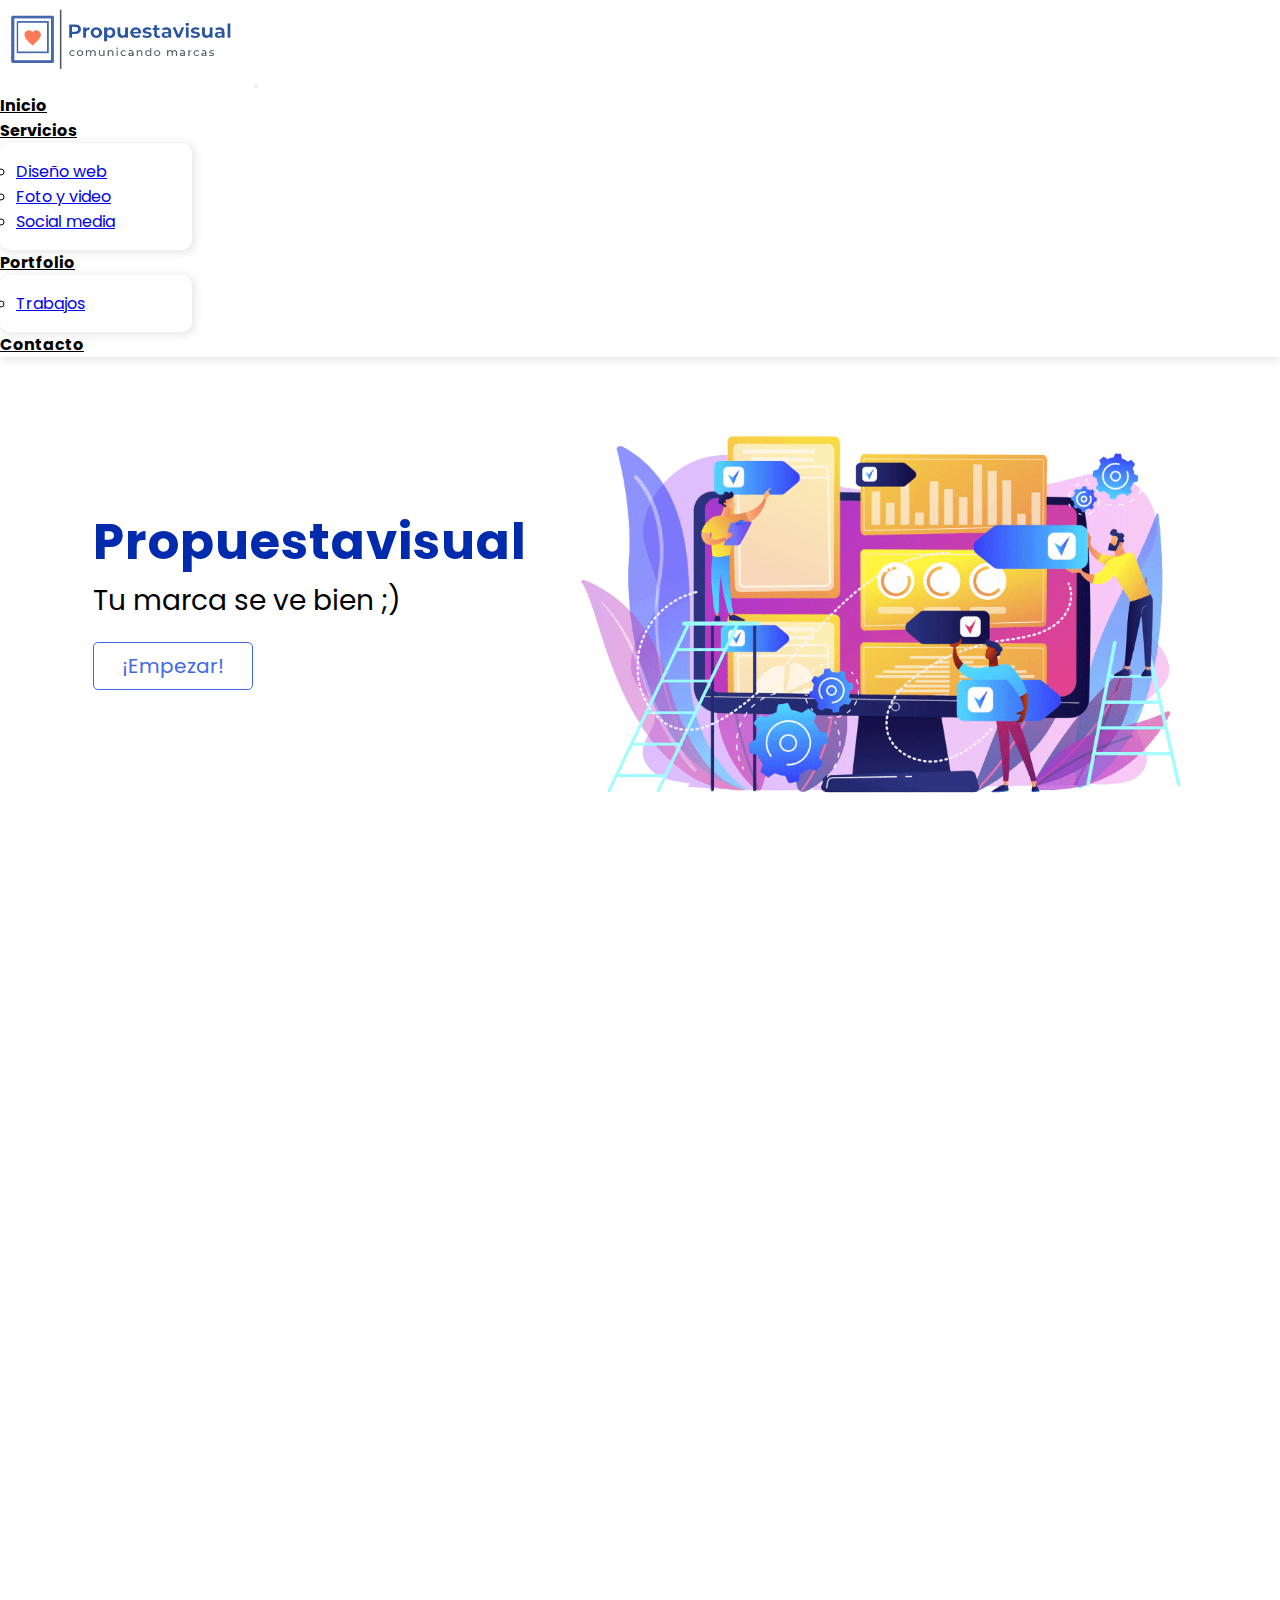
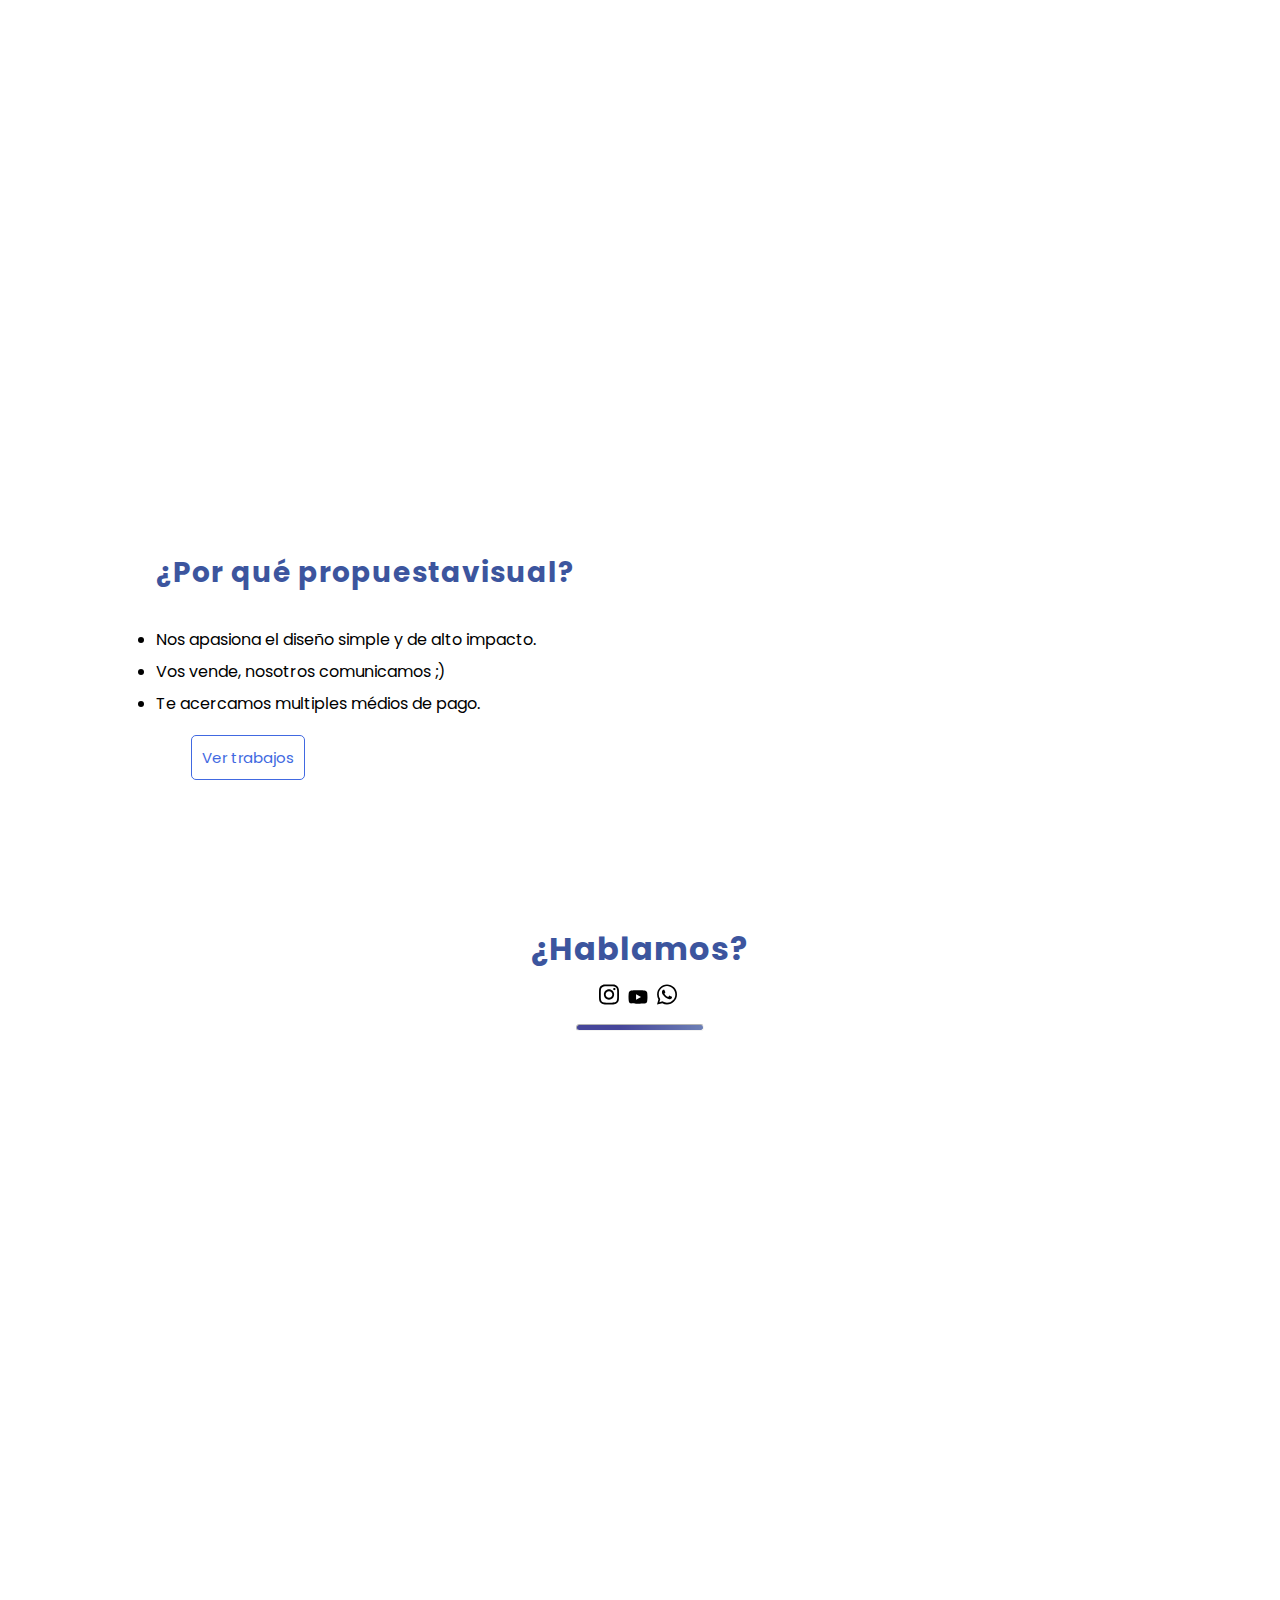
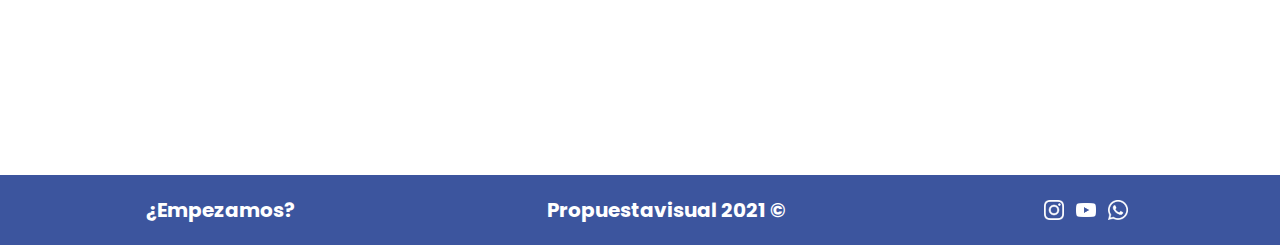
==== commit 792dbef3: "Optimización y SEO" ====
--- a/index.html
+++ b/index.html
@@ -6,6 +6,8 @@
     <meta name="viewport" content="width=device-width, initial-scale=1.0">
     <!--Bootstrap-->
     <link href="https://cdn.jsdelivr.net/npm/bootstrap@5.0.2/dist/css/bootstrap.min.css" rel="stylesheet" integrity="sha384-EVSTQN3/azprG1Anm3QDgpJLIm9Nao0Yz1ztcQTwFspd3yD65VohhpuuCOmLASjC" crossorigin="anonymous">
+    <meta name="description" content="propuestavisual ofrece servicios de diseño web, social media y foto video para potenciar tu marca digital">
+    <meta name="keywords" content="propuestavisual, marca, diseño web, foto, video, social media, sitio, redes">
     <title>Propuestavisual | Tu marca se ve bien ;)</title>
     <!--Bootstrap-->
     <!--AOS-->
@@ -25,7 +27,7 @@
 
                 <nav class="navbar navbar-expand-lg navbar-light bg-#fff">
                     <div class="container">
-                      <a class="navbar-brand" href="./index.html"><img src="./img/logo.png" alt="logo propuestavisual" class="logoImagen"></a>
+                      <a class="navbar-brand" href="./index.html"><img src="./img/logo.png" alt="Logo propuestavisual.com" class="logoImagen"></a>
                       <button class="navbar-toggler" type="button" data-bs-toggle="collapse" data-bs-target="#navbarNav" aria-controls="navbarNav" aria-expanded="false" aria-label="Toggle navigation">
                         <span class="navbar-toggler-icon"></span>
                       </button>
@@ -41,7 +43,7 @@
                             <ul class="dropdown-menu" aria-labelledby="navbarDropdownMenuLink">
                               <li><a class="dropdown-item" href="./views/diseñoWeb.html">Diseño web</a></li>
                               <li><a class="dropdown-item" href="./views/fotoYvideo.html">Foto y video</a></li>
-                              <li><a class="dropdown-item" href="./views/redesYpublicidad.html">Social media</a></li>
+                              <li><a class="dropdown-item" href="./views/socialMedia.html">Social media</a></li>
                             </ul>
                           </li>
                           <li class="nav-item dropdown text-center">
@@ -86,7 +88,7 @@
                 </div>
                 <div>
                     <div class="hero__imagenPrincipal">
-                        <img src="./img/hero.png" alt="Imagen principal diseño web">
+                        <img src="./img/hero.png" alt="Imagen principal - diseño web - propuestavisual.com">
                     </div>
                 
 
@@ -100,22 +102,22 @@
             <div class="servicios" id="servicios"data-aos="fade-up" data-aos-duration="2000">
 
                 <div class="servicioUno">
-                    <a href="views/diseñoWeb.html"><img src="./img/diseñoWeb.png" alt="Servicio Diseñoweb"></a>
+                    <a href="views/diseñoWeb.html"><img src="./img/diseñoWeb.png" alt="Servicio Diseño web"></a>
                     <h4>Diseño web</h4>
                     <p>Desarrollo de sitio y tienda online.</p>
                     <a href="views/diseñoWeb.html">mas info</a>
                 </div>
 
                 <div class="servicioDos">
-                    <a href="views/fotoYvideo.html"><img src="./img/fotoVideo.png" alt="Servicio Foto y Video"></a>
+                    <a href="views/fotoYvideo.html"><img src="./img/fotoVideo.png" alt="Servicio Foto y video"></a>
                     <h4>Foto y video</h4>
                     <p>Contenido para redes de alto impacto.</p>
                     <a href="views/fotoYvideo.html">mas info</a>
                 </div>
 
                 <div class="servicioTres">
-                    <a href="views/redesYpublicidad.html"><img src="./img/redes.png" alt="Servicio Redes y Publicidad"></a>
-                    <h4>Redes</h4>
+                    <a href="views/redesYpublicidad.html"><img src="./img/redes.png" alt="Servicio Social media"></a>
+                    <h4>Social media</h4>
                     <p>Manejo de redes y campañas.</p>
                     <a href="views/redesYpublicidad.html">mas info</a>
                 </div>
@@ -140,7 +142,7 @@
                         <div class="carousel-inner">
                           <div class="carousel-item active" data-bs-interval="3000" >
                            <div class="img-area">
-                               <img class="img-fluid" src="./img/testimonioUno.png" alt="">
+                               <img class="img-fluid" src="./img/testimonioUno.png" alt="Primer testimonio Paula Flores">
                            </div>
                            <div class="carousel-caption">
                             <h3>Paula Flores</h3>
@@ -149,7 +151,7 @@
                           </div>
                           <div class="carousel-item" data-bs-interval="3000">
                             <div class="img-area">
-                                <img class="img-fluid" src="./img/testimonioDos.png" alt="">
+                                <img class="img-fluid" src="./img/testimonioDos.png" alt="Segundo testimonio Augusto Rodríguez">
                             </div>
                             <div class="carousel-caption">
                              <h3>Augusto Rodríguez</h3>
@@ -158,7 +160,7 @@
                            </div>
                            <div class="carousel-item" data-bs-interval="3000">
                             <div class="img-area">
-                                <img class="img-fluid" src="./img/testimonioTres.png" alt="">
+                                <img class="img-fluid" src="./img/testimonioTres.png" alt="Tercer testimonio Micaela Paez">
                             </div>
                             <div class="carousel-caption">
                              <h3>Micaela Paez</h3>
@@ -205,7 +207,7 @@
                 </div>
              
                     <div class="portfolio__imagen" data-aos="fade-left" data-aos-duration="2000">
-                        <img src="./img/imagenPortfolio1.png" alt="">
+                        <img src="./img/imagenPortfolio1.png" alt="Diseño web para www.melinapaez.com.ar">
 
                     </div>
             
--- a/styles/main.css
+++ b/styles/main.css
@@ -1 +1 @@
-*{padding:0;margin:0;-webkit-box-sizing:border-box;box-sizing:border-box;font-style:normal;font-family:'Poppins', sans-serif}h1{color:#002bad;font-size:50px;font-weight:bold;letter-spacing:1px;text-align:center}h2{color:#002bad;font-size:40px;font-weight:bold;letter-spacing:1px}h3{font-size:25px;letter-spacing:1px}h4{font-size:20px}h3,h4{color:#3C559E}.navbar{-webkit-box-shadow:2px 2px 10px 1px rgba(0,0,0,0.1);box-shadow:2px 2px 10px 1px rgba(0,0,0,0.1);margin-bottom:30px}.navbar .logoImagen{width:250px}.navbar .dropdown-menu{padding:1rem;width:12rem;-webkit-box-shadow:2px 2px 10px 1px rgba(0,0,0,0.1);box-shadow:2px 2px 10px 1px rgba(0,0,0,0.1);border-radius:10px;background:white}.navbar .dropdown-menu .dropdown-item:hover{background-color:#E9F4FF}.navbar .nav-link{color:#000 !important;font-weight:bold;font-size:1rem}.footer{background-color:#3C559E;padding:20px;margin-top:20px;display:-webkit-box;display:-ms-flexbox;display:flex;-ms-flex-pack:distribute;justify-content:space-around;-webkit-box-align:center;-ms-flex-align:center;align-items:center;width:100%}.footer .footer--uno h4{margin-bottom:0px;display:-webkit-box;display:-ms-flexbox;display:flex;text-align:center;-webkit-box-align:center;-ms-flex-align:center;align-items:center}.footer .footer--uno__cta{text-decoration:none;color:white;text-align:center}.footer .footer--dos__titulo{text-align:center;color:white;margin-bottom:0px}.footer .footer--tres{display:-webkit-box;display:-ms-flexbox;display:flex;-webkit-box-align:center;-ms-flex-align:center;align-items:center}.footer .footer--tres__iconos{width:20px;margin:5px 6px 5PX 6px;display:-webkit-box;display:-ms-flexbox;display:flex;text-align:center}@media only screen and (max-width: 1024px){.footer{padding:20px}.footer .footer--uno__cta{font-size:1.2rem}.footer .footer--dos__titulo{font-size:1.2rem}.footer .footer--tres__iconos{width:18px;margin:5px 6px 5PX 6px}}@media only screen and (max-width: 768px){.footer{padding:15px}.footer .footer--uno__titulo{display:-webkit-box;display:-ms-flexbox;display:flex;text-align:center;-webkit-box-align:center;-ms-flex-align:center;align-items:center}.footer .footer--uno__cta{font-size:1rem}.footer .footer--dos__titulo{font-size:1rem}.footer .footer--tres__iconos{width:16px;margin:5px 6px 5PX 6px}}@media only screen and (max-width: 480px){.footer{padding:15px}.footer .footer--uno{margin:5px}.footer .footer--uno__cta{font-size:0.8rem}.footer .footer--dos{margin:5px}.footer .footer--dos__titulo{font-size:0.8rem}.footer .footer--tres{margin:5px}.footer .footer--tres__iconos{width:14px;margin:5px 6px 5PX 6px}}.hero{display:-webkit-box;display:-ms-flexbox;display:flex;-webkit-box-pack:center;-ms-flex-pack:center;justify-content:center;-webkit-box-align:center;-ms-flex-align:center;align-items:center;margin-bottom:100px}.hero__ctaPrincipal{margin-left:20px}.hero__tituloPrincipal>h1{color:#002bad;font-size:50px;font-weight:bold;letter-spacing:1px;text-align:left}.hero__descripcionPrincipal>p{font-size:28px;text-align:left}.hero__botonPrincipalUno{display:inline-block;font-size:20px;text-align:center;width:10rem;color:#4169e1;border:solid;background-color:#fff;border-color:#4169e1;border-radius:5px;border-width:1px;text-decoration:none;padding:8px;margin:20px 0 20px 0;-webkit-transition:0.5s ease-in-out;transition:0.5s ease-in-out}.hero__botonPrincipalUno:hover{color:white;background-color:#4169e1;-webkit-transform:scale(1.1, 1.1);transform:scale(1.1, 1.1)}.hero__imagenPrincipal>img{width:650px;height:433px;margin-left:30px}.servicios{margin:50px;display:-webkit-box;display:-ms-flexbox;display:flex;-webkit-box-pack:center;-ms-flex-pack:center;justify-content:center;-webkit-box-align:center;-ms-flex-align:center;align-items:center}.servicios .servicioUno,.servicios .servicioDos,.servicios .servicioTres{text-align:center;margin:0px 30px;width:300px;padding:40px;border-radius:15px;-webkit-box-shadow:2px 2px 10px 1px rgba(0,0,0,0.1);box-shadow:2px 2px 10px 1px rgba(0,0,0,0.1);-webkit-transition:all 500ms ease-in-out;transition:all 500ms ease-in-out}.servicios .servicioUno a,.servicios .servicioDos a,.servicios .servicioTres a{text-decoration:none;color:#8face2;display:inline-block;margin:20px 0 0 0;-webkit-transition:color 200ms ease-in-out;transition:color 200ms ease-in-out}.servicios .servicioUno a:hover,.servicios .servicioDos a:hover,.servicios .servicioTres a:hover{color:#002bad}.servicios .servicioUno a img,.servicios .servicioDos a img,.servicios .servicioTres a img{width:100px;height:100px;margin:0 0 15px 0}.servicios .servicioUno h4,.servicios .servicioDos h4,.servicios .servicioTres h4{font-size:28px}.servicios .servicioUno p,.servicios .servicioDos p,.servicios .servicioTres p{font-size:16px}.servicios .servicioUno:hover,.servicios .servicioDos:hover,.servicios .servicioTres:hover{-webkit-transform:translate(0px, -20px);transform:translate(0px, -20px);-webkit-box-shadow:2px 2px 20px 1px rgba(0,0,0,0.2);box-shadow:2px 2px 20px 1px rgba(0,0,0,0.2)}.slider-area{background-color:#3C559E;padding:50px 0;margin:5rem 0}.slider-area .carousel-indicators{bottom:-10px}.slider-area .img-area{display:-webkit-box;display:-ms-flexbox;display:flex;width:100px;height:100px;margin:auto}.slider-area .img-area img{border:2px solid white;border-radius:50%}.slider-area .carousel-caption{position:static;padding-bottom:20px}.slider-area .carousel-caption h3{color:white;font-weight:bold;font-size:1.5rem}.slider-area .carousel-caption p{font-size:1rem;font-weight:400}.portfolio{display:-webkit-box;display:-ms-flexbox;display:flex;-webkit-box-pack:center;-ms-flex-pack:center;justify-content:center;margin:30px;-ms-flex-line-pack:center;align-content:center}.portfolio__items{display:-webkit-box;display:-ms-flexbox;display:flex;-webkit-box-orient:vertical;-webkit-box-direction:normal;-ms-flex-direction:column;flex-direction:column;margin:0 10px 0 40px}.portfolio__items h3{font-size:28px;margin:15px}.portfolio__beneficios{font-size:16px;line-height:2rem;font-weight:400;margin:15px}.portfolio__imagen{display:-webkit-box;display:-ms-flexbox;display:flex;-webkit-box-align:center;-ms-flex-align:center;align-items:center}.portfolio__imagen img{width:500px;margin:0 40px;-webkit-box-shadow:2px 2px 10px 1px rgba(0,0,0,0.1);box-shadow:2px 2px 10px 1px rgba(0,0,0,0.1);-webkit-transition:all 500ms ease-in-out;transition:all 500ms ease-in-out}.portfolio__imagen img:hover{-webkit-transform:translate(0px, -10px);transform:translate(0px, -10px);-webkit-box-shadow:2px 2px 10px 1px rgba(0,0,0,0.2);box-shadow:2px 2px 10px 1px rgba(0,0,0,0.2)}.portfolio__boton{font-size:15px;width:-webkit-fit-content;width:-moz-fit-content;width:fit-content;color:#4169e1;border:solid;background-color:white;border-color:#4169e1;border-width:1px;border-radius:5px;text-decoration:none;padding:10px;-webkit-transition:0.5s ease-in-out;transition:0.5s ease-in-out;margin-left:50px}.portfolio__boton:hover{color:white;background-color:#4169e1;-webkit-transform:scale(1.1, 1.1);transform:scale(1.1, 1.1)}div.contacto{-webkit-box-orient:vertical;-webkit-box-direction:normal;-ms-flex-direction:column;flex-direction:column;margin:40px 10px 10px 10px}div.contacto .itemsContacto{margin:50px 10px 50px 10px;text-align:center}div.contacto .itemsContacto h3{margin:5px 15px 5px 15px;text-align:center;font-size:32px}div.contacto .itemsContacto .iconosContacto img{width:20px;margin:5px 5px 0PX 0px;-webkit-transition:all 300ms ease-in-out;transition:all 300ms ease-in-out}div.contacto .itemsContacto .iconosContacto img:hover{-webkit-transform:scale(1.2);transform:scale(1.2)}div.contacto .itemsContacto hr{display:inline-block;background:#090979;background:-webkit-gradient(linear, left top, right top, color-stop(35%, #090979), to(#3c559e));background:linear-gradient(90deg, #090979 35%, #3c559e 100%);border-radius:10px;width:10vw;height:7px !important;opacity:0.75}.contenedorFormulario{display:-webkit-box;display:-ms-flexbox;display:flex;-webkit-box-pack:center;-ms-flex-pack:center;justify-content:center;margin-bottom:30px}.contenedorFormulario .formulario{width:600px}.contenedorFormulario .formulario fieldset{border-radius:8px;border:0px;-webkit-box-shadow:2px 2px 10px 1px rgba(0,0,0,0.1);box-shadow:2px 2px 10px 1px rgba(0,0,0,0.1);padding:35px 45px;color:#3C559E}.contenedorFormulario .formulario fieldset div{margin:10px}.contenedorFormulario .formulario fieldset legend{font-size:20px;font-weight:bold;text-align:center}.contenedorFormulario .formulario fieldset .campoFormulario{border:1px solid;border-color:#8face2;border-radius:2px;outline:none;color:#8face2;width:100%}.contenedorFormulario .formulario fieldset .campoFormulario::-webkit-input-placeholder{color:#8face2;padding-left:5px;padding-top:2px}.contenedorFormulario .formulario fieldset .campoFormulario:-ms-input-placeholder{color:#8face2;padding-left:5px;padding-top:2px}.contenedorFormulario .formulario fieldset .campoFormulario::-ms-input-placeholder{color:#8face2;padding-left:5px;padding-top:2px}.contenedorFormulario .formulario fieldset .campoFormulario::placeholder{color:#8face2;padding-left:5px;padding-top:2px}.contenedorFormulario .formulario fieldset .botonesFormulario{display:-webkit-box;display:-ms-flexbox;display:flex;-webkit-box-pack:center;-ms-flex-pack:center;justify-content:center}.contenedorFormulario .formulario fieldset .botonesFormulario #botonFormularioBorrar{color:white;background-color:#8face2;border:solid 1px;border-radius:3px;padding:8px;margin-right:5px;cursor:pointer;-webkit-transition:all 500ms ease-in-out;transition:all 500ms ease-in-out}.contenedorFormulario .formulario fieldset .botonesFormulario #botonFormularioBorrar:hover{-webkit-transform:scale(1.05);transform:scale(1.05);border-color:#132768;background-color:#132768}.contenedorFormulario .formulario fieldset .botonesFormulario #botonFormularioEnviar{color:white;background-color:#3C559E;border:solid 1px;border-radius:3px;padding:8px;margin-left:5px;cursor:pointer;-webkit-transition:all 500ms ease-in-out;transition:all 500ms ease-in-out}.contenedorFormulario .formulario fieldset .botonesFormulario #botonFormularioEnviar:hover{-webkit-transform:scale(1.05);transform:scale(1.05);border-color:#132768;background-color:#132768}@media only screen and (max-width: 1200px){.hero__ctaPrincipal{margin:0 0 0 80px}.hero__imagenPrincipal>img{width:550px;height:366px;margin:0px 20px 0px 0px}.servicios{margin:50px 20px 50px 20px}.servicios .servicioUno,.servicios .servicioDos,.servicios .servicioTres{margin:0px 15px}}@media only screen and (max-width: 1024px){.hero{margin-bottom:100px}.hero__tituloPrincipal>h1{font-size:40px}.hero__descripcionPrincipal>p{font-size:25px}.hero__botonPrincipalUno{font-size:16px}.hero__imagenPrincipal>img{width:500px;height:333px;margin:0px 20px 0px 0px}.portfolio__items{margin-right:0px}.portfolio__items ul li{font-size:14px}.portfolio__beneficios{font-size:1rem}.portfolio__imagen img{width:400px;margin:0 40px;-webkit-box-shadow:2px 2px 10px 1px rgba(0,0,0,0.1);box-shadow:2px 2px 10px 1px rgba(0,0,0,0.1)}.portfolio__boton{margin-top:auto;padding:10px}}@media only screen and (max-width: 950px){.navbar{margin-bottom:50px;z-index:2}.hero__ctaPrincipal{margin:15px 20px 15px 20px;text-align:center}.hero__tituloPrincipal>h1{font-size:60px;text-align:center}.hero__descripcionPrincipal>p{font-size:28px;text-align:center}.hero__botonPrincipalUno{font-size:22px;padding:6px}.hero__imagenPrincipal>img{display:none}.servicios{margin:0px 20px 50px 20px}.servicios .servicioUno,.servicios .servicioDos,.servicios .servicioTres{width:250px;text-align:center;margin:0px 10px;padding:20px;border-radius:15px;-webkit-box-shadow:2px 2px 10px 1px rgba(0,0,0,0.1);box-shadow:2px 2px 10px 1px rgba(0,0,0,0.1)}.servicios .servicioUno h4,.servicios .servicioDos h4,.servicios .servicioTres h4{font-size:22px}.servicios .servicioUno p,.servicios .servicioDos p,.servicios .servicioTres p{font-size:16px}.portfolio{margin:30px 10px 10px 10px}.portfolio__items{margin:0 20px;-webkit-box-align:center;-ms-flex-align:center;align-items:center}.portfolio__items h3{font-size:28px;margin:5px 15px 5px 15px}.portfolio__beneficios{list-style:none;text-align:center;font-size:16px;margin:5px 15px 5px 15px}.portfolio__imagen img{display:none}.portfolio__boton{font-size:14px;padding:10px;margin-top:15px;margin-left:0px}}@media only screen and (max-width: 768px){.hero{margin-bottom:30px;margin-top:30px}.hero__ctaPrincipal{margin:30px 20px 15px 20px}.hero__tituloPrincipal>h1{font-size:50px}.hero__descripcionPrincipal>p{font-size:23px}.hero__botonPrincipalUno{font-size:18px;padding:6px}.servicios{margin:10px 10px;-webkit-box-orient:vertical;-webkit-box-direction:normal;-ms-flex-direction:column;flex-direction:column}.servicios .servicioUno,.servicios .servicioDos,.servicios .servicioTres{-webkit-box-align:center;-ms-flex-align:center;align-items:center;text-align:center;width:70vw;margin:10px 5px 30px 5px;padding:40px}.servicios .servicioUno a,.servicios .servicioDos a,.servicios .servicioTres a{margin:10px;font-size:16px}.servicios .servicioUno h4,.servicios .servicioDos h4,.servicios .servicioTres h4{margin:10px;font-size:25px}.servicios .servicioUno p,.servicios .servicioDos p,.servicios .servicioTres p{margin:10px;font-size:18px}.portfolio__items h3{text-align:center}div.contacto .itemsContacto{margin:10px 10px 20px 10px;text-align:center}.contenedorFormulario .formulario{width:80%}.contenedorFormulario .formulario fieldset legend{font-size:25px}}@media only screen and (max-width: 480px){.hero__tituloPrincipal>h1{font-size:2rem;margin:10px}.hero__descripcionPrincipal{margin:20px 30px}.hero__botonPrincipalUno{margin:10px}.servicios .servicioUno,.servicios .servicioDos,.servicios .servicioTres{display:inline-block;width:85%;margin:10px 5px 20px 5px;padding:20px 15px}.servicios .servicioUno a,.servicios .servicioDos a,.servicios .servicioTres a{margin:2px 0 0 0}.servicios .servicioUno a img,.servicios .servicioDos a img,.servicios .servicioTres a img{width:80px;height:80px;margin:0 0 10px 0}.portfolio__items h3{font-size:26px}.portfolio__beneficios{font-size:14px}.portfolio__beneficios li{margin:5px}.contenedorFormulario .formulario{margin:15px 2px 2px 2px;width:100%}.contenedorFormulario .formulario fieldset{padding:25px 30px}.contenedorFormulario .formulario fieldset legend{font-size:20px}.contenedorFormulario .formulario fieldset .botonesFormulario #botonFormularioBorrar{display:none}}@media only screen and (max-width: 320px){div.contacto{margin:30px 10px 10px 10px}form.formulario{margin:15px 2px 2px 2px;width:100%}}.tema1{background-color:#e7f1ff}.tema2{background-color:#fff3e7}.tema3{background-color:#ffe7e9}.heroServicios{width:90vw;margin:auto;height:420px;display:-ms-grid;display:grid;-ms-grid-columns:(1fr)[12];grid-template-columns:repeat(12, 1fr);margin-top:-58px;-webkit-box-align:center;-ms-flex-align:center;align-items:center;overflow:hidden}.heroServicios__ctaServicios{-ms-grid-column:3;-ms-grid-column-span:4;grid-column:3/7}.heroServicios__ctaServicios h1{font-size:55px;text-align:left}.heroServicios__ctaServicios p{font-size:25px;margin:0px 0px 10px 0px}.heroServicios__botonServiciosUno{text-align:center;display:inline-block;font-size:15px;width:8rem;color:#fff;border:solid;background-color:royalblue;border-color:#fff;border-width:1px;border-radius:5px;text-decoration:none;padding:10px;margin:5px 5px 5px 0px}.heroServicios__botonServiciosUno:hover{color:white;background-color:#00238d;border-color:white;-webkit-transition:0.3s;transition:0.3s}.heroServicios__botonServiciosDos{text-align:center;display:inline-block;font-size:15px;width:8rem;color:royalblue;border:solid;background-color:white;border-color:royalblue;border-width:1px;border-radius:5px;text-decoration:none;padding:10px}.heroServicios__botonServiciosDos:hover{color:white;background-color:rgba(65,105,225,0.397);border-color:white;-webkit-transition:0.3s;transition:0.3s}.heroServicios__imagenServicios{-ms-grid-column:7;-ms-grid-column-span:3;grid-column:7/10}.heroServicios__imagenServicios img{width:450px}.beneficiosServicios{display:-ms-grid;display:grid;-ms-grid-columns:(1fr)[8];grid-template-columns:repeat(8, 1fr);-ms-grid-rows:1fr 1fr 1fr 1fr;grid-template-rows:1fr 1fr 1fr 1fr;width:90vw;margin:auto;height:-webkit-fit-content;height:-moz-fit-content;height:fit-content;display:grid;-webkit-box-align:center;-ms-flex-align:center;align-items:center;grid-row-gap:25px;grid-column-gap:35px}.beneficiosServicios h2{text-align:center;grid-column:1/-1;margin:50px;color:#002bad;font-weight:bold;font-family:'poppins'}.beneficiosServicios__contenedorUno{padding:20px;-webkit-box-shadow:2px 2px 10px 1px rgba(0,0,0,0.1);box-shadow:2px 2px 10px 1px rgba(0,0,0,0.1);-ms-grid-column:2;-ms-grid-column-span:3;grid-column:2/5;display:-webkit-box;display:-ms-flexbox;display:flex;-webkit-box-align:center;-ms-flex-align:center;align-items:center}.beneficiosServicios__contenedorDos{padding:20px;-webkit-box-shadow:2px 2px 10px 1px rgba(0,0,0,0.1);box-shadow:2px 2px 10px 1px rgba(0,0,0,0.1);-ms-grid-column:5;-ms-grid-column-span:3;grid-column:5/8;display:-webkit-box;display:-ms-flexbox;display:flex;-webkit-box-align:center;-ms-flex-align:center;align-items:center}.beneficiosServicios__textos h3{font-size:18px;margin:5px}.beneficiosServicios__textos p{font-size:15px;font-weight:200;margin:5px}.beneficiosServicios__imagen img{margin:5px;width:68px}.faq{margin-top:30px}.faq .accordion-item{margin:20px 0px;border:none}.faq .accordion-item .accordion-header{-webkit-box-shadow:2px 2px 10px 1px rgba(0,0,0,0.1);box-shadow:2px 2px 10px 1px rgba(0,0,0,0.1)}.faq .accordion-item .accordion-header .accordion-button:focus{border-color:white;-webkit-box-shadow:none;box-shadow:none}.faq .accordion-item .clicAccordion{text-decoration:none}.ctaServicios{height:300px;background-image:url(../img/ctaDiseñoWeb.jpg);background-size:cover;background-position:center;margin-bottom:-20px}.ctaServicios .ctaServicios--cta{display:-ms-grid;display:grid;-ms-grid-columns:1fr 1fr;grid-template-columns:1fr 1fr;margin:50px 0px 0px 0px;-webkit-box-align:center;-ms-flex-align:center;align-items:center;text-align:center;width:100%;height:300px;background-color:rgba(0,0,0,0.719)}.ctaServicios .ctaServicios--cta__texto p{margin:20px 20px 20px 50px;font-size:50px;color:white;font-weight:bold}.ctaServicios .ctaServicios--cta__boton a{display:inline-block;font-size:25px;width:16rem;height:4rem;color:#fff;border:solid;background-color:rgba(224,51,60,0.787);border-color:#fff;border-width:1px;border-radius:5px;text-decoration:none;padding:10px}.ctaServicios .ctaServicios--cta__boton a:hover{color:white;background-color:#ff3d47;-webkit-transition:0.3s;transition:0.3s}@media only screen and (max-width: 1024px){.beneficiosServicios{-ms-grid-columns:(1fr)[6];grid-template-columns:repeat(6, 1fr)}.beneficiosServicios__contenedorUno{-ms-grid-column:1;-ms-grid-column-span:3;grid-column:1/4}.beneficiosServicios__contenedorDos{-ms-grid-column:4;-ms-grid-column-span:3;grid-column:4/7}}@media only screen and (max-width: 950px){.heroServicios{-ms-grid-rows:1fr;grid-template-rows:1fr;height:300px}.heroServicios__ctaServicios{margin:15px 20px 15px 20px;text-align:center;grid-column:1/-1}.heroServicios__ctaServicios h1{text-align:center}.heroServicios__imagenServicios img{display:none}.beneficiosServicios{margin-top:-70px}}@media only screen and (max-width: 768px){.heroServicios__ctaServicios{margin:80px 20px 15px 20px}.beneficiosServicios{margin-top:0px;-ms-grid-columns:(1fr)[1];grid-template-columns:repeat(1, 1fr);-ms-grid-rows:1fr 1fr 1fr 1fr 1fr 1fr;grid-template-rows:1fr 1fr 1fr 1fr 1fr 1fr;grid-row-gap:1.5rem}.beneficiosServicios h2{font-size:40px;margin:5px}.beneficiosServicios__contenedorUno{-ms-grid-column:1;grid-column:1}.beneficiosServicios__contenedorDos{-ms-grid-column:1;grid-column:1}.beneficiosServicios__textos h3{margin:5px}.beneficiosServicios__textos p{font-size:14px;font-weight:200;margin:5px}.beneficiosServicios__imagen img{margin:5px 5px 5px 25px;width:68px}.ctaServicios .ctaServicios--cta__texto p{font-size:35px}.ctaServicios .ctaServicios--cta__boton{display:-webkit-box;display:-ms-flexbox;display:flex;-webkit-box-pack:center;-ms-flex-pack:center;justify-content:center}.ctaServicios .ctaServicios--cta__boton a{display:-webkit-box;display:-ms-flexbox;display:flex;-webkit-box-align:center;-ms-flex-align:center;align-items:center;-webkit-box-pack:center;-ms-flex-pack:center;justify-content:center;font-size:20px;width:10rem;height:3rem}}@media only screen and (max-width: 480px){.heroServicios{-ms-grid-rows:1fr;grid-template-rows:1fr;height:auto;overflow:visible;margin-bottom:10px}.heroServicios__ctaServicios h1{font-size:3rem;text-align:center;margin-bottom:5px}.heroServicios__ctaServicios p{font-size:1.2rem;margin-bottom:20px}.heroServicios__botonServiciosUno{width:auto}.heroServicios__botonServiciosDos{width:auto}.beneficiosServicios{margin-top:0px;height:1150px;row-gap:1rem}.beneficiosServicios h2{margin:30px 30px 30px 30px}.beneficiosServicios__contenedorUno{-ms-grid-column:1;grid-column:1}.beneficiosServicios__contenedorDos{-ms-grid-column:1;grid-column:1}.beneficiosServicios__textos h3{font-size:14px;margin:5px}.beneficiosServicios__textos p{font-size:12px;font-weight:200;margin:5px}.beneficiosServicios__imagen img{margin:5px 5px 5px 25px;width:48px}.ctaServicios{height:200px}.ctaServicios .ctaServicios--cta{display:-ms-grid;display:grid;-ms-grid-columns:1fr;grid-template-columns:1fr;-ms-grid-rows:1fr 1fr;grid-template-rows:1fr 1fr;margin:50px 0px 0px 0px;-webkit-box-align:center;-ms-flex-align:center;align-items:center;text-align:center;-webkit-box-pack:center;-ms-flex-pack:center;justify-content:center;width:100%;height:200px;background-color:rgba(0,0,0,0.719)}.ctaServicios .ctaServicios--cta__texto p{margin:20px 20px 0px 20px;font-size:30px;color:white;font-weight:bold}.ctaServicios .ctaServicios--cta__boton a{font-size:16px;font-weight:bold;width:10rem;height:3rem;background-color:rgba(224,51,60,0.787);border-width:0px}}.heroTrabajos{height:50vh;background-image:url(../img/heroTrabajos.jpg);background-size:cover;display:-webkit-box;display:-ms-flexbox;display:flex;-webkit-box-orient:vertical;-webkit-box-direction:normal;-ms-flex-direction:column;flex-direction:column;-webkit-box-pack:center;-ms-flex-pack:center;justify-content:center;-webkit-box-align:center;-ms-flex-align:center;align-items:center;margin-top:-30px;z-index:1}.heroTrabajos h1{color:white;font-size:5rem}.trabajo{display:-webkit-box;display:-ms-flexbox;display:flex;-webkit-box-pack:center;-ms-flex-pack:center;justify-content:center;-webkit-box-align:center;-ms-flex-align:center;align-items:center}.trabajo__item{text-align:left;background-color:white;margin:-100px 30px 30px 30px;padding:40px;border-radius:15px;-webkit-box-shadow:2px 2px 10px 1px rgba(0,0,0,0.1);box-shadow:2px 2px 10px 1px rgba(0,0,0,0.1)}.trabajo__item img{width:450px;border:1px solid rgba(0,0,0,0.055);border-radius:10px}.trabajo__item h3{width:450px;margin:10px 0}.trabajo__item p{width:450px;margin:10px 0}.trabajo__item a{width:450px;display:inline-block;margin:10px 0;text-decoration:none;color:#8face2;font-size:1.1rem;-webkit-transition:color 200ms ease-in-out;transition:color 200ms ease-in-out}.trabajo__item a:hover{color:#002bad}@media only screen and (max-width: 1200px){.heroTrabajos{height:40vh}.heroTrabajos h1{font-size:4rem}.trabajo__item{margin:-100px 30px 30px 30px;padding:40px}.trabajo__item img{width:350px}.trabajo__item h3{width:350px}.trabajo__item p{width:350px}.trabajo__item a{width:350px}}@media only screen and (max-width: 1024px){.heroTrabajos{height:30vh}.heroTrabajos h1{font-size:3rem}.trabajo__item{margin:-50px 15px 30px 15px;padding:40px}}@media only screen and (max-width: 950px){.heroTrabajos{margin-top:-50px}.heroTrabajos h1{font-size:4rem}.trabajo{-webkit-box-orient:vertical;-webkit-box-direction:normal;-ms-flex-direction:column;flex-direction:column}.trabajo__item{margin:30px 30px 30px 30px}.trabajo__item img{width:500px}.trabajo__item h3{width:500px}.trabajo__item p{width:500px}.trabajo__item a{width:500px}}@media only screen and (max-width: 768px){.heroTrabajos{height:30vh;margin-top:-50px}.heroTrabajos h1{font-size:3rem}.trabajo{-webkit-box-orient:vertical;-webkit-box-direction:normal;-ms-flex-direction:column;flex-direction:column}.trabajo__item{margin:20px 30px 30px 30px}.trabajo__item img{width:350px}.trabajo__item h3{width:350px}.trabajo__item p{width:350px}.trabajo__item a{width:350px}}@media only screen and (max-width: 480px){.heroTrabajos{height:30vh;background-image:none}.heroTrabajos h1{font-size:3rem;color:royalblue;margin-top:-58px}.trabajo{margin:0px}.trabajo__item{margin:20px 20px 20px 20px}.trabajo__item img{display:none}.trabajo__item h3{width:200px;font-size:1.2rem}.trabajo__item p{width:200px;font-weight:lighter;font-size:1rem}.trabajo__item a{width:200px}}
+*{padding:0;margin:0;-webkit-box-sizing:border-box;box-sizing:border-box;font-style:normal;font-family:'Poppins', sans-serif}h1{color:#002bad;font-size:50px;font-weight:bold;letter-spacing:1px;text-align:center}h2{color:#002bad;font-size:40px;font-weight:bold;letter-spacing:1px}h3{font-size:25px;letter-spacing:1px}h4{font-size:20px}h3,h4{color:#3C559E}.navbar{-webkit-box-shadow:2px 2px 10px 1px rgba(0,0,0,0.1);box-shadow:2px 2px 10px 1px rgba(0,0,0,0.1);margin-bottom:30px}.navbar .logoImagen{width:250px}.navbar .dropdown-menu{padding:1rem;width:12rem;-webkit-box-shadow:2px 2px 10px 1px rgba(0,0,0,0.1);box-shadow:2px 2px 10px 1px rgba(0,0,0,0.1);border-radius:10px;background:white}.navbar .dropdown-menu .dropdown-item:hover{background-color:#E9F4FF}.navbar .nav-link{color:#000 !important;font-weight:bold;font-size:1rem}.footer{background-color:#3C559E;padding:20px;margin-top:20px;display:-webkit-box;display:-ms-flexbox;display:flex;-ms-flex-pack:distribute;justify-content:space-around;-webkit-box-align:center;-ms-flex-align:center;align-items:center;width:100%}.footer .footer--uno h4{margin-bottom:0px;display:-webkit-box;display:-ms-flexbox;display:flex;text-align:center;-webkit-box-align:center;-ms-flex-align:center;align-items:center}.footer .footer--uno__cta{text-decoration:none;color:white;text-align:center}.footer .footer--dos__titulo{text-align:center;color:white;margin-bottom:0px}.footer .footer--tres{display:-webkit-box;display:-ms-flexbox;display:flex;-webkit-box-align:center;-ms-flex-align:center;align-items:center}.footer .footer--tres__iconos{width:20px;margin:5px 6px 5PX 6px;display:-webkit-box;display:-ms-flexbox;display:flex;text-align:center}@media only screen and (max-width: 1024px){.footer{padding:20px}.footer .footer--uno__cta{font-size:1.2rem}.footer .footer--dos__titulo{font-size:1.2rem}.footer .footer--tres__iconos{width:18px;margin:5px 6px 5PX 6px}}@media only screen and (max-width: 768px){.footer{padding:15px}.footer .footer--uno__titulo{display:-webkit-box;display:-ms-flexbox;display:flex;text-align:center;-webkit-box-align:center;-ms-flex-align:center;align-items:center}.footer .footer--uno__cta{font-size:1rem}.footer .footer--dos__titulo{font-size:1rem}.footer .footer--tres__iconos{width:16px;margin:5px 6px 5PX 6px}}@media only screen and (max-width: 480px){.footer{padding:15px}.footer .footer--uno{margin:5px}.footer .footer--uno__cta{font-size:0.8rem}.footer .footer--dos{margin:5px}.footer .footer--dos__titulo{font-size:0.8rem}.footer .footer--tres{margin:5px}.footer .footer--tres__iconos{width:14px;margin:5px 6px 5PX 6px}}.hero{display:-webkit-box;display:-ms-flexbox;display:flex;-webkit-box-pack:center;-ms-flex-pack:center;justify-content:center;-webkit-box-align:center;-ms-flex-align:center;align-items:center;margin-bottom:100px}.hero__ctaPrincipal{margin-left:20px}.hero__tituloPrincipal>h1{color:#002bad;font-size:50px;font-weight:bold;letter-spacing:1px;text-align:left}.hero__descripcionPrincipal>p{font-size:28px;text-align:left}.hero__botonPrincipalUno{display:inline-block;font-size:20px;text-align:center;width:10rem;color:#4169e1;border:solid;background-color:#fff;border-color:#4169e1;border-radius:5px;border-width:1px;text-decoration:none;padding:8px;margin:20px 0 20px 0;-webkit-transition:0.5s ease-in-out;transition:0.5s ease-in-out}.hero__botonPrincipalUno:hover{color:white;background-color:#4169e1;-webkit-transform:scale(1.1, 1.1);transform:scale(1.1, 1.1)}.hero__imagenPrincipal>img{width:650px;height:433px;margin-left:30px}.servicios{margin:50px;display:-webkit-box;display:-ms-flexbox;display:flex;-webkit-box-pack:center;-ms-flex-pack:center;justify-content:center;-webkit-box-align:center;-ms-flex-align:center;align-items:center}.servicios .servicioUno,.servicios .servicioDos,.servicios .servicioTres{text-align:center;margin:0px 30px;width:300px;padding:40px;border-radius:15px;-webkit-box-shadow:2px 2px 10px 1px rgba(0,0,0,0.1);box-shadow:2px 2px 10px 1px rgba(0,0,0,0.1);-webkit-transition:all 500ms ease-in-out;transition:all 500ms ease-in-out}.servicios .servicioUno a,.servicios .servicioDos a,.servicios .servicioTres a{text-decoration:none;color:#8face2;display:inline-block;margin:20px 0 0 0;-webkit-transition:color 200ms ease-in-out;transition:color 200ms ease-in-out}.servicios .servicioUno a:hover,.servicios .servicioDos a:hover,.servicios .servicioTres a:hover{color:#002bad}.servicios .servicioUno a img,.servicios .servicioDos a img,.servicios .servicioTres a img{width:100px;height:100px;margin:0 0 15px 0}.servicios .servicioUno h4,.servicios .servicioDos h4,.servicios .servicioTres h4{font-size:28px}.servicios .servicioUno p,.servicios .servicioDos p,.servicios .servicioTres p{font-size:16px}.servicios .servicioUno:hover,.servicios .servicioDos:hover,.servicios .servicioTres:hover{-webkit-transform:translate(0px, -20px);transform:translate(0px, -20px);-webkit-box-shadow:2px 2px 20px 1px rgba(0,0,0,0.2);box-shadow:2px 2px 20px 1px rgba(0,0,0,0.2)}.slider-area{background-color:#3C559E;padding:50px 0;margin:5rem 0}.slider-area .carousel-indicators{bottom:-10px}.slider-area .img-area{display:-webkit-box;display:-ms-flexbox;display:flex;width:100px;height:100px;margin:auto}.slider-area .img-area img{border:2px solid white;border-radius:50%}.slider-area .carousel-caption{position:static;padding-bottom:20px}.slider-area .carousel-caption h3{color:white;font-weight:bold;font-size:1.5rem}.slider-area .carousel-caption p{font-size:1rem;font-weight:400}.portfolio{display:-webkit-box;display:-ms-flexbox;display:flex;-webkit-box-pack:center;-ms-flex-pack:center;justify-content:center;margin:30px;-ms-flex-line-pack:center;align-content:center}.portfolio__items{display:-webkit-box;display:-ms-flexbox;display:flex;-webkit-box-orient:vertical;-webkit-box-direction:normal;-ms-flex-direction:column;flex-direction:column;margin:0 10px 0 40px}.portfolio__items h3{font-size:28px;margin:15px}.portfolio__beneficios{font-size:16px;line-height:2rem;font-weight:400;margin:15px}.portfolio__imagen{display:-webkit-box;display:-ms-flexbox;display:flex;-webkit-box-align:center;-ms-flex-align:center;align-items:center}.portfolio__imagen img{width:500px;margin:0 40px;-webkit-box-shadow:2px 2px 10px 1px rgba(0,0,0,0.1);box-shadow:2px 2px 10px 1px rgba(0,0,0,0.1);-webkit-transition:all 500ms ease-in-out;transition:all 500ms ease-in-out}.portfolio__imagen img:hover{-webkit-transform:translate(0px, -10px);transform:translate(0px, -10px);-webkit-box-shadow:2px 2px 10px 1px rgba(0,0,0,0.2);box-shadow:2px 2px 10px 1px rgba(0,0,0,0.2)}.portfolio__boton{font-size:15px;width:-webkit-fit-content;width:-moz-fit-content;width:fit-content;color:#4169e1;border:solid;background-color:white;border-color:#4169e1;border-width:1px;border-radius:5px;text-decoration:none;padding:10px;-webkit-transition:0.5s ease-in-out;transition:0.5s ease-in-out;margin-left:50px}.portfolio__boton:hover{color:white;background-color:#4169e1;-webkit-transform:scale(1.1, 1.1);transform:scale(1.1, 1.1)}div.contacto{-webkit-box-orient:vertical;-webkit-box-direction:normal;-ms-flex-direction:column;flex-direction:column;margin:40px 10px 10px 10px}div.contacto .itemsContacto{margin:50px 10px 50px 10px;text-align:center}div.contacto .itemsContacto h3{margin:5px 15px 5px 15px;text-align:center;font-size:32px}div.contacto .itemsContacto .iconosContacto img{width:20px;margin:5px 5px 0PX 0px;-webkit-transition:all 300ms ease-in-out;transition:all 300ms ease-in-out}div.contacto .itemsContacto .iconosContacto img:hover{-webkit-transform:scale(1.2);transform:scale(1.2)}div.contacto .itemsContacto hr{display:inline-block;background:#090979;background:-webkit-gradient(linear, left top, right top, color-stop(35%, #090979), to(#3c559e));background:linear-gradient(90deg, #090979 35%, #3c559e 100%);border-radius:10px;width:10vw;height:7px !important;opacity:0.75}.contenedorFormulario{display:-webkit-box;display:-ms-flexbox;display:flex;-webkit-box-pack:center;-ms-flex-pack:center;justify-content:center;margin-bottom:30px}.contenedorFormulario .formulario{width:600px}.contenedorFormulario .formulario fieldset{border-radius:8px;border:0px;-webkit-box-shadow:2px 2px 10px 1px rgba(0,0,0,0.1);box-shadow:2px 2px 10px 1px rgba(0,0,0,0.1);padding:35px 45px;color:#3C559E}.contenedorFormulario .formulario fieldset div{margin:10px}.contenedorFormulario .formulario fieldset legend{font-size:20px;font-weight:bold;text-align:center}.contenedorFormulario .formulario fieldset .campoFormulario{border:1px solid;border-color:#8face2;border-radius:2px;outline:none;color:#8face2;width:100%}.contenedorFormulario .formulario fieldset .campoFormulario::-webkit-input-placeholder{color:#8face2;padding-left:5px;padding-top:2px}.contenedorFormulario .formulario fieldset .campoFormulario:-ms-input-placeholder{color:#8face2;padding-left:5px;padding-top:2px}.contenedorFormulario .formulario fieldset .campoFormulario::-ms-input-placeholder{color:#8face2;padding-left:5px;padding-top:2px}.contenedorFormulario .formulario fieldset .campoFormulario::placeholder{color:#8face2;padding-left:5px;padding-top:2px}.contenedorFormulario .formulario fieldset .botonesFormulario{display:-webkit-box;display:-ms-flexbox;display:flex;-webkit-box-pack:center;-ms-flex-pack:center;justify-content:center}.contenedorFormulario .formulario fieldset .botonesFormulario #botonFormularioBorrar{color:white;background-color:#8face2;border:solid 1px;border-radius:3px;padding:8px;margin-right:5px;cursor:pointer;-webkit-transition:all 500ms ease-in-out;transition:all 500ms ease-in-out}.contenedorFormulario .formulario fieldset .botonesFormulario #botonFormularioBorrar:hover{-webkit-transform:scale(1.05);transform:scale(1.05);border-color:#132768;background-color:#132768}.contenedorFormulario .formulario fieldset .botonesFormulario #botonFormularioEnviar{color:white;background-color:#3C559E;border:solid 1px;border-radius:3px;padding:8px;margin-left:5px;cursor:pointer;-webkit-transition:all 500ms ease-in-out;transition:all 500ms ease-in-out}.contenedorFormulario .formulario fieldset .botonesFormulario #botonFormularioEnviar:hover{-webkit-transform:scale(1.05);transform:scale(1.05);border-color:#132768;background-color:#132768}@media only screen and (max-width: 1200px){.hero__ctaPrincipal{margin:0 0 0 80px}.hero__imagenPrincipal>img{width:550px;height:366px;margin:0px 20px 0px 0px}.servicios{margin:50px 20px 50px 20px}.servicios .servicioUno,.servicios .servicioDos,.servicios .servicioTres{margin:0px 15px}}@media only screen and (max-width: 1024px){.hero{margin-bottom:100px}.hero__tituloPrincipal>h1{font-size:40px}.hero__descripcionPrincipal>p{font-size:25px}.hero__botonPrincipalUno{font-size:16px}.hero__imagenPrincipal>img{width:500px;height:333px;margin:0px 20px 0px 0px}.portfolio__items{margin-right:0px}.portfolio__items ul li{font-size:14px}.portfolio__beneficios{font-size:1rem}.portfolio__imagen img{width:400px;margin:0 40px;-webkit-box-shadow:2px 2px 10px 1px rgba(0,0,0,0.1);box-shadow:2px 2px 10px 1px rgba(0,0,0,0.1)}.portfolio__boton{margin-top:auto;padding:10px}}@media only screen and (max-width: 950px){.navbar{margin-bottom:50px;z-index:2}.hero__ctaPrincipal{margin:15px 20px 15px 20px;text-align:center}.hero__tituloPrincipal>h1{font-size:60px;text-align:center}.hero__descripcionPrincipal>p{font-size:28px;text-align:center}.hero__botonPrincipalUno{font-size:22px;padding:6px}.hero__imagenPrincipal>img{display:none}.servicios{margin:0px 20px 50px 20px}.servicios .servicioUno,.servicios .servicioDos,.servicios .servicioTres{width:250px;text-align:center;margin:0px 10px;padding:20px;border-radius:15px;-webkit-box-shadow:2px 2px 10px 1px rgba(0,0,0,0.1);box-shadow:2px 2px 10px 1px rgba(0,0,0,0.1)}.servicios .servicioUno h4,.servicios .servicioDos h4,.servicios .servicioTres h4{font-size:22px}.servicios .servicioUno p,.servicios .servicioDos p,.servicios .servicioTres p{font-size:16px}.portfolio{margin:30px 10px 10px 10px}.portfolio__items{margin:0 20px;-webkit-box-align:center;-ms-flex-align:center;align-items:center}.portfolio__items h3{font-size:28px;margin:5px 15px 5px 15px}.portfolio__beneficios{list-style:none;text-align:center;font-size:16px;margin:5px 15px 5px 15px}.portfolio__imagen img{display:none}.portfolio__boton{font-size:14px;padding:10px;margin-top:15px;margin-left:0px}}@media only screen and (max-width: 768px){.hero{margin-bottom:30px;margin-top:30px}.hero__ctaPrincipal{margin:30px 20px 15px 20px}.hero__tituloPrincipal>h1{font-size:50px}.hero__descripcionPrincipal>p{font-size:23px}.hero__botonPrincipalUno{font-size:18px;padding:6px}.servicios{margin:10px 10px;-webkit-box-orient:vertical;-webkit-box-direction:normal;-ms-flex-direction:column;flex-direction:column}.servicios .servicioUno,.servicios .servicioDos,.servicios .servicioTres{-webkit-box-align:center;-ms-flex-align:center;align-items:center;text-align:center;width:70vw;margin:10px 5px 30px 5px;padding:40px}.servicios .servicioUno a,.servicios .servicioDos a,.servicios .servicioTres a{margin:10px;font-size:16px}.servicios .servicioUno h4,.servicios .servicioDos h4,.servicios .servicioTres h4{margin:10px;font-size:25px}.servicios .servicioUno p,.servicios .servicioDos p,.servicios .servicioTres p{margin:10px;font-size:18px}.portfolio__items h3{text-align:center}div.contacto .itemsContacto{margin:10px 10px 20px 10px;text-align:center}.contenedorFormulario .formulario{width:80%}.contenedorFormulario .formulario fieldset legend{font-size:25px}}@media only screen and (max-width: 480px){.hero__tituloPrincipal>h1{font-size:2rem;margin:10px}.hero__descripcionPrincipal{margin:20px 30px}.hero__botonPrincipalUno{margin:10px}.servicios .servicioUno,.servicios .servicioDos,.servicios .servicioTres{display:inline-block;width:85%;margin:10px 5px 20px 5px;padding:20px 15px}.servicios .servicioUno a,.servicios .servicioDos a,.servicios .servicioTres a{margin:2px 0 0 0}.servicios .servicioUno a img,.servicios .servicioDos a img,.servicios .servicioTres a img{width:80px;height:80px;margin:0 0 10px 0}.portfolio__items h3{font-size:26px}.portfolio__beneficios{font-size:14px}.portfolio__beneficios li{margin:5px}.contenedorFormulario .formulario{margin:15px 2px 2px 2px;width:100%}.contenedorFormulario .formulario fieldset{padding:25px 30px}.contenedorFormulario .formulario fieldset legend{font-size:20px}.contenedorFormulario .formulario fieldset .botonesFormulario #botonFormularioBorrar{display:none}}@media only screen and (max-width: 320px){div.contacto{margin:30px 10px 10px 10px}form.formulario{margin:15px 2px 2px 2px;width:100%}}.tema1{background-color:#e7f1ff}.tema2{background-color:#fff3e7}.tema3{background-color:#ffe7e9}.heroServicios{width:90vw;margin:auto;height:420px;display:-ms-grid;display:grid;-ms-grid-columns:(1fr)[12];grid-template-columns:repeat(12, 1fr);margin-top:-58px;-webkit-box-align:center;-ms-flex-align:center;align-items:center;overflow:hidden}.heroServicios__ctaServicios{-ms-grid-column:3;-ms-grid-column-span:4;grid-column:3/7}.heroServicios__ctaServicios h1{font-size:55px;text-align:left}.heroServicios__ctaServicios p{font-size:25px;margin:0px 0px 10px 0px}.heroServicios__botonServiciosUno{text-align:center;display:inline-block;font-size:15px;width:8rem;color:#fff;border:solid;background-color:royalblue;border-color:#fff;border-width:1px;border-radius:5px;text-decoration:none;padding:10px;margin:5px 5px 5px 0px}.heroServicios__botonServiciosUno:hover{color:white;background-color:#00238d;border-color:white;-webkit-transition:0.3s;transition:0.3s}.heroServicios__botonServiciosDos{text-align:center;display:inline-block;font-size:15px;width:8rem;color:royalblue;border:solid;background-color:white;border-color:royalblue;border-width:1px;border-radius:5px;text-decoration:none;padding:10px}.heroServicios__botonServiciosDos:hover{color:white;background-color:rgba(65,105,225,0.397);border-color:white;-webkit-transition:0.3s;transition:0.3s}.heroServicios__imagenServicios{-ms-grid-column:7;-ms-grid-column-span:3;grid-column:7/10}.heroServicios__imagenServicios img{width:450px}.beneficiosServicios{display:-ms-grid;display:grid;-ms-grid-columns:(1fr)[8];grid-template-columns:repeat(8, 1fr);-ms-grid-rows:1fr 1fr 1fr 1fr;grid-template-rows:1fr 1fr 1fr 1fr;width:90vw;margin:auto;height:-webkit-fit-content;height:-moz-fit-content;height:fit-content;display:grid;-webkit-box-align:center;-ms-flex-align:center;align-items:center;grid-row-gap:25px;grid-column-gap:35px}.beneficiosServicios h2{text-align:center;grid-column:1/-1;margin:50px;color:#002bad;font-weight:bold;font-family:'poppins'}.beneficiosServicios__contenedorUno{padding:20px;-webkit-box-shadow:2px 2px 10px 1px rgba(0,0,0,0.1);box-shadow:2px 2px 10px 1px rgba(0,0,0,0.1);-ms-grid-column:2;-ms-grid-column-span:3;grid-column:2/5;display:-webkit-box;display:-ms-flexbox;display:flex;-webkit-box-align:center;-ms-flex-align:center;align-items:center}.beneficiosServicios__contenedorDos{padding:20px;-webkit-box-shadow:2px 2px 10px 1px rgba(0,0,0,0.1);box-shadow:2px 2px 10px 1px rgba(0,0,0,0.1);-ms-grid-column:5;-ms-grid-column-span:3;grid-column:5/8;display:-webkit-box;display:-ms-flexbox;display:flex;-webkit-box-align:center;-ms-flex-align:center;align-items:center}.beneficiosServicios__textos h3{font-size:18px;margin:5px}.beneficiosServicios__textos p{font-size:15px;font-weight:200;margin:5px}.beneficiosServicios__imagen img{margin:5px;width:68px}.faq{margin-top:30px}.faq .accordion-item{margin:20px 0px;border:none}.faq .accordion-item .accordion-header{-webkit-box-shadow:2px 2px 10px 1px rgba(0,0,0,0.1);box-shadow:2px 2px 10px 1px rgba(0,0,0,0.1)}.faq .accordion-item .accordion-header .accordion-button:focus{border-color:white;-webkit-box-shadow:none;box-shadow:none}.faq .accordion-item .clicAccordion{text-decoration:none}.ctaServicios{height:300px;background-image:url(../img/ctaDiseñoWeb.jpg);background-size:cover;background-position:center;margin-bottom:-20px}.ctaServicios .ctaServicios--cta{display:-ms-grid;display:grid;-ms-grid-columns:1fr 1fr;grid-template-columns:1fr 1fr;margin:50px 0px 0px 0px;-webkit-box-align:center;-ms-flex-align:center;align-items:center;text-align:center;width:100%;height:300px;background-color:rgba(0,0,0,0.719)}.ctaServicios .ctaServicios--cta__texto p{margin:20px 20px 20px 50px;font-size:50px;color:white;font-weight:bold}.ctaServicios .ctaServicios--cta__boton a{display:inline-block;font-size:25px;width:16rem;height:4rem;color:#fff;border:solid;background-color:rgba(224,51,60,0.787);border-color:#fff;border-width:1px;border-radius:5px;text-decoration:none;padding:10px}.ctaServicios .ctaServicios--cta__boton a:hover{color:white;background-color:#ff3d47;-webkit-transition:0.3s;transition:0.3s}@media only screen and (max-width: 1024px){.beneficiosServicios{-ms-grid-columns:(1fr)[6];grid-template-columns:repeat(6, 1fr)}.beneficiosServicios__contenedorUno{-ms-grid-column:1;-ms-grid-column-span:3;grid-column:1/4}.beneficiosServicios__contenedorDos{-ms-grid-column:4;-ms-grid-column-span:3;grid-column:4/7}}@media only screen and (max-width: 950px){.heroServicios{-ms-grid-rows:1fr;grid-template-rows:1fr;height:300px}.heroServicios__ctaServicios{margin:15px 20px 15px 20px;text-align:center;grid-column:1/-1}.heroServicios__ctaServicios h1{text-align:center}.heroServicios__imagenServicios img{display:none}.beneficiosServicios{margin-top:-70px}}@media only screen and (max-width: 768px){.heroServicios__ctaServicios{margin:80px 20px 15px 20px}.beneficiosServicios{margin-top:0px;-ms-grid-columns:(1fr)[1];grid-template-columns:repeat(1, 1fr);-ms-grid-rows:1fr 1fr 1fr 1fr 1fr 1fr;grid-template-rows:1fr 1fr 1fr 1fr 1fr 1fr;grid-row-gap:1.5rem}.beneficiosServicios h2{font-size:40px;margin:5px}.beneficiosServicios__contenedorUno{-ms-grid-column:1;grid-column:1}.beneficiosServicios__contenedorDos{-ms-grid-column:1;grid-column:1}.beneficiosServicios__textos h3{margin:5px}.beneficiosServicios__textos p{font-size:14px;font-weight:200;margin:5px}.beneficiosServicios__imagen img{margin:5px 5px 5px 25px;width:68px}.ctaServicios .ctaServicios--cta__texto p{font-size:35px}.ctaServicios .ctaServicios--cta__boton{display:-webkit-box;display:-ms-flexbox;display:flex;-webkit-box-pack:center;-ms-flex-pack:center;justify-content:center}.ctaServicios .ctaServicios--cta__boton a{display:-webkit-box;display:-ms-flexbox;display:flex;-webkit-box-align:center;-ms-flex-align:center;align-items:center;-webkit-box-pack:center;-ms-flex-pack:center;justify-content:center;font-size:20px;width:10rem;height:3rem}}@media only screen and (max-width: 480px){.heroServicios{-ms-grid-rows:1fr;grid-template-rows:1fr;height:auto;overflow:visible;margin-bottom:10px}.heroServicios__ctaServicios h1{font-size:3rem;text-align:center;margin-bottom:5px}.heroServicios__ctaServicios p{font-size:1.2rem;margin-bottom:20px}.heroServicios__botonServiciosUno{width:auto}.heroServicios__botonServiciosDos{width:auto}.beneficiosServicios{margin-top:0px;height:1150px;row-gap:1rem}.beneficiosServicios h2{margin:30px 30px 30px 30px}.beneficiosServicios__contenedorUno{-ms-grid-column:1;grid-column:1}.beneficiosServicios__contenedorDos{-ms-grid-column:1;grid-column:1}.beneficiosServicios__textos h3{font-size:14px;margin:5px}.beneficiosServicios__textos p{font-size:12px;font-weight:200;margin:5px}.beneficiosServicios__imagen img{margin:5px 5px 5px 25px;width:48px}.ctaServicios{height:200px}.ctaServicios .ctaServicios--cta{display:-ms-grid;display:grid;-ms-grid-columns:1fr;grid-template-columns:1fr;-ms-grid-rows:1fr 1fr;grid-template-rows:1fr 1fr;margin:50px 0px 0px 0px;-webkit-box-align:center;-ms-flex-align:center;align-items:center;text-align:center;-webkit-box-pack:center;-ms-flex-pack:center;justify-content:center;width:100%;height:200px;background-color:rgba(0,0,0,0.719)}.ctaServicios .ctaServicios--cta__texto p{margin:20px 20px 0px 20px;font-size:30px;color:white;font-weight:bold}.ctaServicios .ctaServicios--cta__boton a{font-size:16px;font-weight:bold;width:10rem;height:3rem;background-color:rgba(224,51,60,0.787);border-width:0px}}.heroTrabajos{height:50vh;background-image:url(../img/heroTrabajos.jpg);background-size:cover;display:-webkit-box;display:-ms-flexbox;display:flex;-webkit-box-orient:vertical;-webkit-box-direction:normal;-ms-flex-direction:column;flex-direction:column;-webkit-box-pack:center;-ms-flex-pack:center;justify-content:center;-webkit-box-align:center;-ms-flex-align:center;align-items:center;margin-top:-30px;z-index:1}.heroTrabajos h1{color:white;font-size:5rem}.trabajo{display:-webkit-box;display:-ms-flexbox;display:flex;-webkit-box-pack:center;-ms-flex-pack:center;justify-content:center;-webkit-box-align:center;-ms-flex-align:center;align-items:center}.trabajo__item{text-align:left;background-color:white;margin:-100px 30px 30px 30px;padding:40px;border-radius:15px;-webkit-box-shadow:2px 2px 10px 1px rgba(0,0,0,0.1);box-shadow:2px 2px 10px 1px rgba(0,0,0,0.1)}.trabajo__item img{width:450px;border:1px solid rgba(0,0,0,0.055);border-radius:10px}.trabajo__item h3{width:450px;margin:10px 0}.trabajo__item p{width:450px;margin:10px 0}.trabajo__item a{width:450px;display:inline-block;margin:10px 0;text-decoration:none;color:#8face2;font-size:1.1rem;-webkit-transition:color 200ms ease-in-out;transition:color 200ms ease-in-out}.trabajo__item a:hover{color:#002bad}@media only screen and (max-width: 1200px){.heroTrabajos{height:40vh}.heroTrabajos h1{font-size:4rem}.trabajo__item{margin:-100px 30px 30px 30px;padding:40px}.trabajo__item img{width:350px}.trabajo__item h3{width:350px}.trabajo__item p{width:350px}.trabajo__item a{width:350px}}@media only screen and (max-width: 1024px){.heroTrabajos{height:30vh}.heroTrabajos h1{font-size:3rem}.trabajo__item{margin:-50px 15px 30px 15px;padding:40px}}@media only screen and (max-width: 950px){.heroTrabajos{margin-top:-50px}.heroTrabajos h1{font-size:4rem}.trabajo{-webkit-box-orient:vertical;-webkit-box-direction:normal;-ms-flex-direction:column;flex-direction:column}.trabajo__item{margin:30px 30px 30px 30px}.trabajo__item img{width:500px}.trabajo__item h3{width:500px}.trabajo__item p{width:500px}.trabajo__item a{width:500px}}@media only screen and (max-width: 768px){.heroTrabajos{height:30vh;margin-top:-50px}.heroTrabajos h1{font-size:3rem}.trabajo{-webkit-box-orient:vertical;-webkit-box-direction:normal;-ms-flex-direction:column;flex-direction:column}.trabajo__item{margin:20px 30px 30px 30px}.trabajo__item img{width:350px}.trabajo__item h3{width:350px}.trabajo__item p{width:350px}.trabajo__item a{width:350px}}@media only screen and (max-width: 480px){.heroTrabajos{height:30vh;background-image:none}.heroTrabajos h1{font-size:3rem;color:royalblue;margin-top:-58px}.trabajo{margin:0px}.trabajo__item{margin:20px 20px 20px 20px}.trabajo__item img{display:none}.trabajo__item h3{width:200px;font-size:1.2rem}.trabajo__item p{width:200px;font-weight:lighter;font-size:1rem}.trabajo__item a{width:200px}}.error{height:50vh;display:-webkit-box;display:-ms-flexbox;display:flex;-webkit-box-pack:center;-ms-flex-pack:center;justify-content:center;-webkit-box-align:center;-ms-flex-align:center;align-items:center;text-align:center;padding:20px}
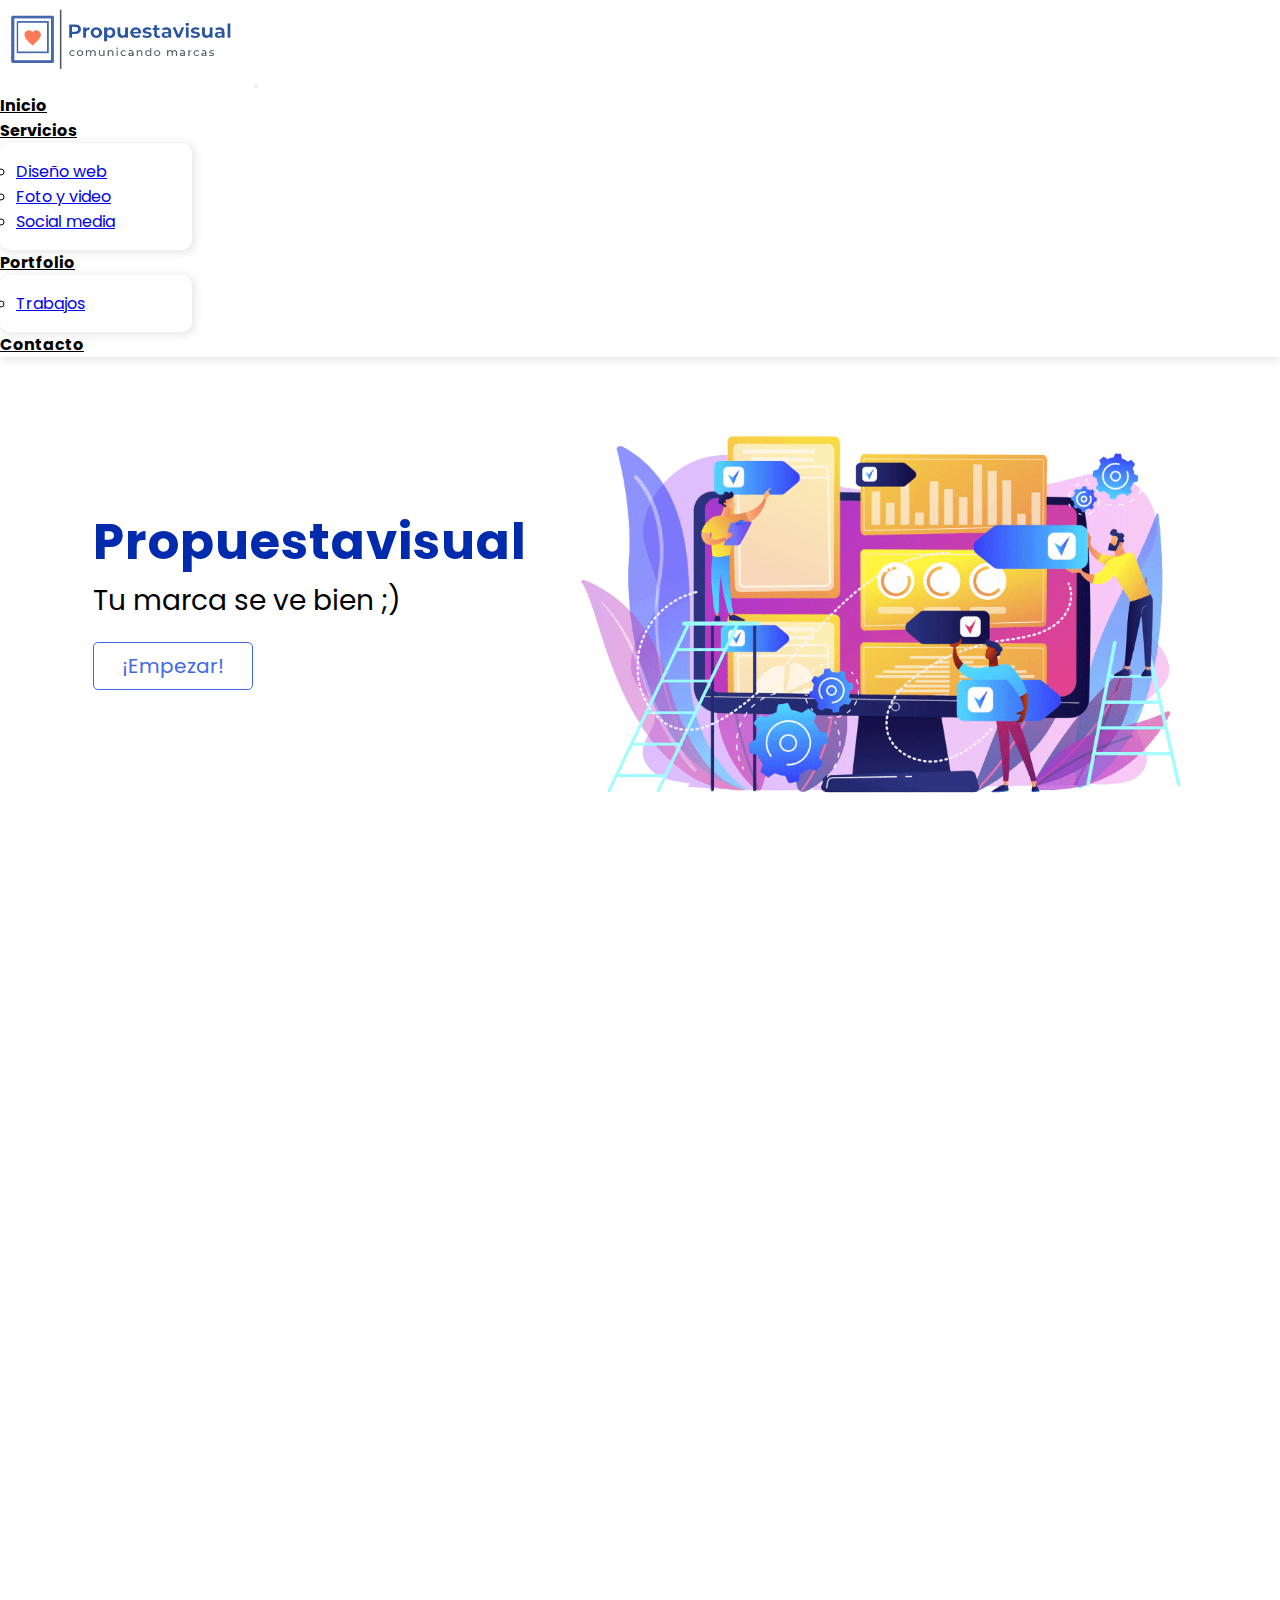
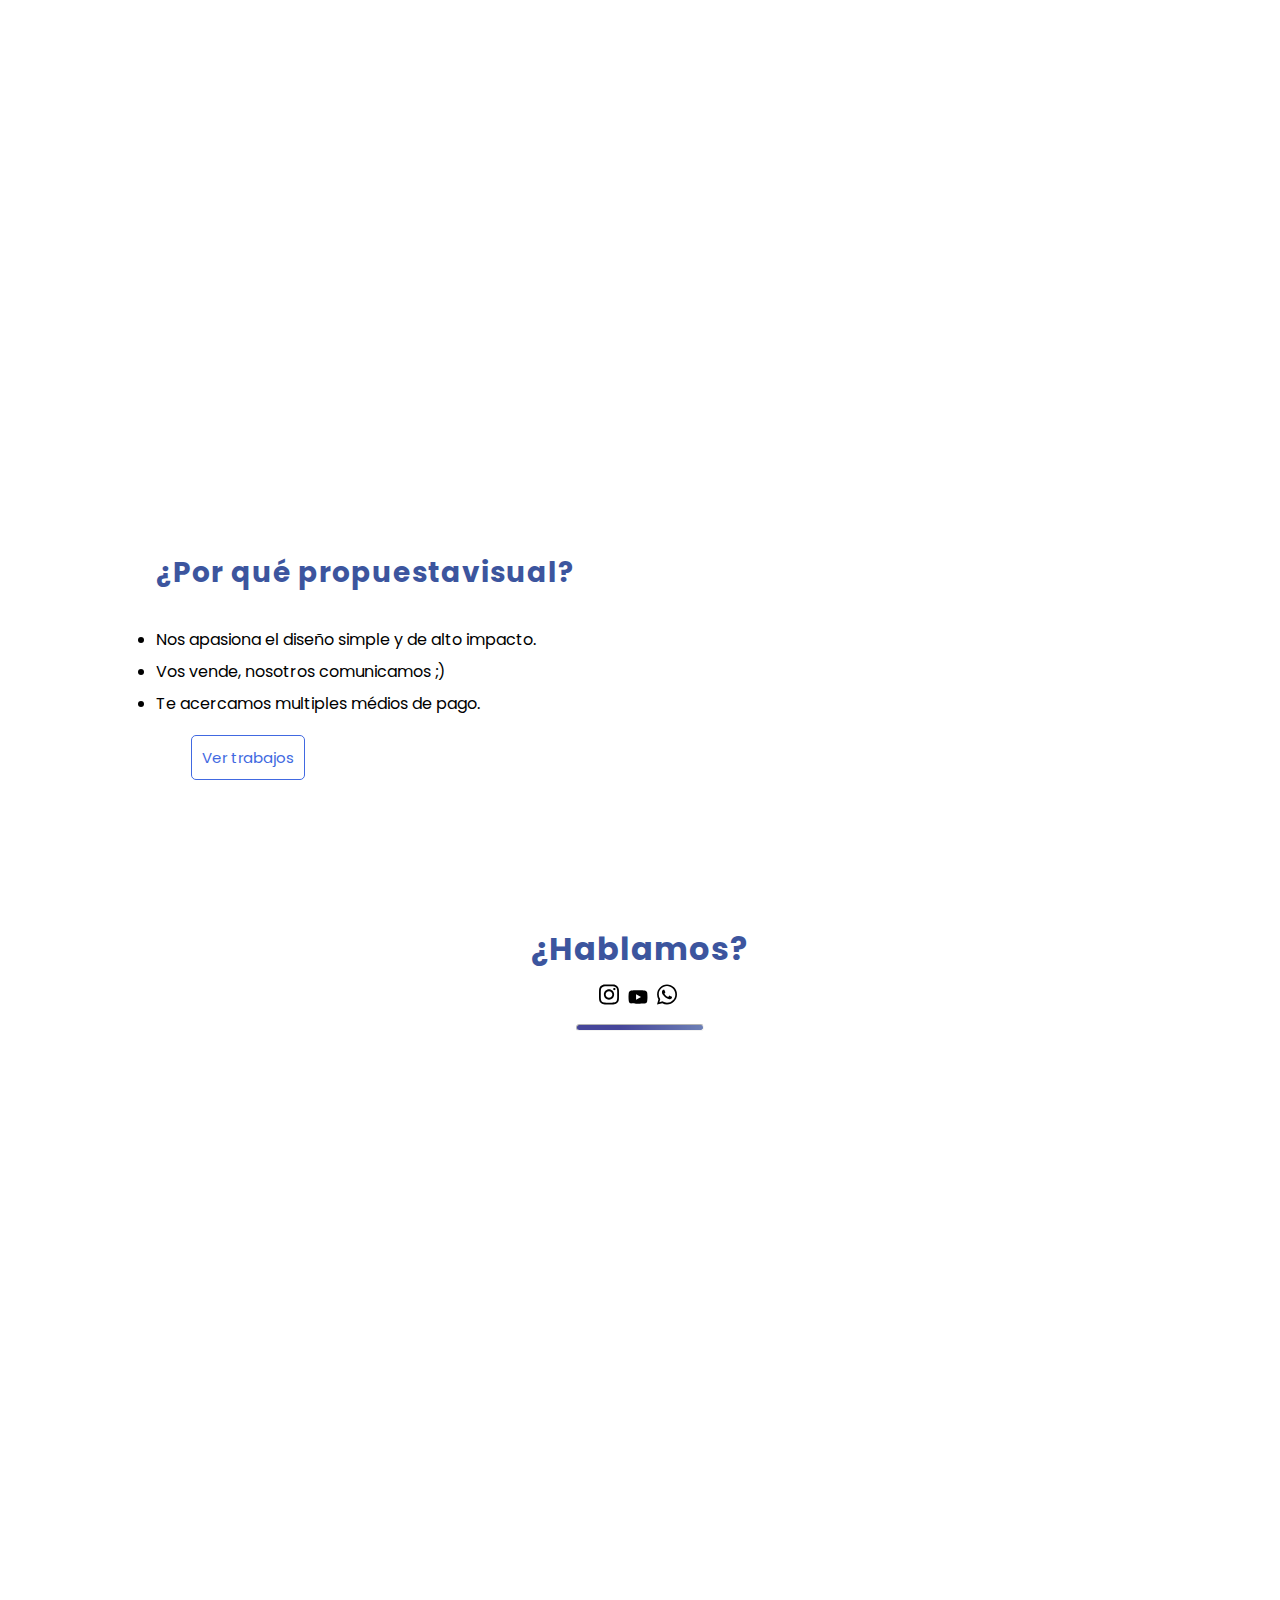
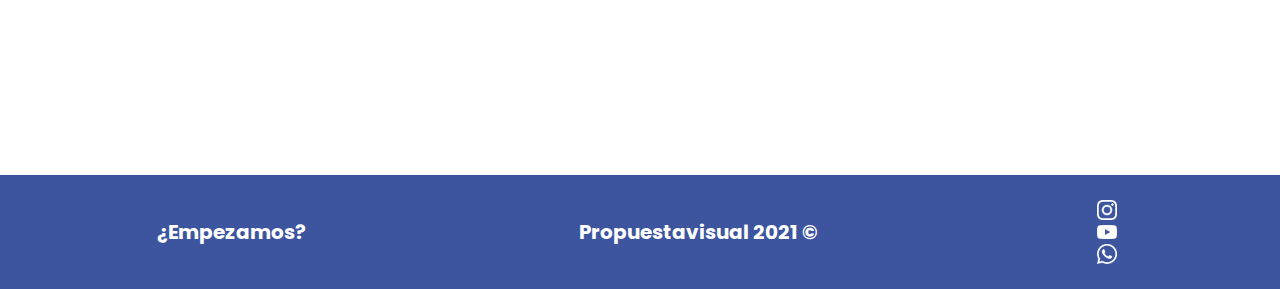
==== commit 16da06cd: "Limpieza código y comentarios" ====
--- a/index.html
+++ b/index.html
@@ -63,15 +63,12 @@
 
     <!--Inicia el main-->
 
-    <!---ID en divs principales solo para anclar menú, estilizar con clase)-->
-
     <main>
 
         <!--Inicia sección hero-->
 
         <section>
             <div class="hero" id="hero">
-
 
                 <div class="hero__ctaPrincipal">
                     <div class="hero__tituloPrincipal">
@@ -90,8 +87,7 @@
                     <div class="hero__imagenPrincipal">
                         <img src="./img/hero.png" alt="Imagen principal - diseño web - propuestavisual.com">
                     </div>
-                
-
+                </div>
             </div>
         </section>
 
@@ -121,10 +117,7 @@
                     <p>Manejo de redes y campañas.</p>
                     <a href="views/redesYpublicidad.html">mas info</a>
                 </div>
-
-
-            </div>
-            
+            </div> 
         </section>
 
 
@@ -178,13 +171,8 @@
                           <span class="visually-hidden">Next</span>
                         </button>
                       </div>
-            
-                </div>
-            </div>
-
-
-
-
+                </div>
+            </div>
     </section>
 
         <!--Inicia sección portfolio-->
@@ -193,6 +181,7 @@
             <div class="portfolio" id="portfolio">
 
                 <div class="portfolio__items">
+
                     <h3>¿Por qué propuestavisual?</h3>
             
                     <ul class="portfolio__beneficios">
@@ -201,16 +190,12 @@
                         <li>Te acercamos multiples médios de pago.</li>
                     </ul>
        
-
                     <a href="./views/trabajos.html" class="portfolio__boton">Ver trabajos</a>
-           
                 </div>
              
                     <div class="portfolio__imagen" data-aos="fade-left" data-aos-duration="2000">
                         <img src="./img/imagenPortfolio1.png" alt="Diseño web para www.melinapaez.com.ar">
-
-                    </div>
-            
+                    </div>
             
             </div>
         </section>
@@ -301,10 +286,10 @@
                     </form>
                 </div>
             </div>
-
-        </section>
-
+        </section>
      </main>
+
+     <!--Termina el main-->
 
     <!--Inicia el footer-->
 
@@ -322,7 +307,7 @@
             </div>
     
             <div class="footer--tres">
-                <div class="iconosContactoFooter"></div>
+                <div class="iconosContactoFooter">
                     <a href="#"><img class="footer--tres__iconos" src="./img/iconoInstagramFooter.png" alt="Icono Instagram"></a>
                     <a href="#"><img class="footer--tres__iconos" src="./img/iconoYoutubeFooter.png" alt="Icono Youtube"></a>
                     <a href="#"><img  class="footer--tres__iconos"src="./img/iconoWhatsappFooter.png" alt="Icono Whatsapp"></a>
@@ -340,7 +325,7 @@
             });
         </script>
         
-         <!-- Option 1: Bootstrap Bundle with Popper -->
+         <!-- Bootstrap Bundle with Popper -->
     <script src="https://cdn.jsdelivr.net/npm/bootstrap@5.0.2/dist/js/bootstrap.bundle.min.js" integrity="sha384-MrcW6ZMFYlzcLA8Nl+NtUVF0sA7MsXsP1UyJoMp4YLEuNSfAP+JcXn/tWtIaxVXM" crossorigin="anonymous"></script>
 </body>
 </html>
--- a/styles/main.css
+++ b/styles/main.css
@@ -1 +1 @@
-*{padding:0;margin:0;-webkit-box-sizing:border-box;box-sizing:border-box;font-style:normal;font-family:'Poppins', sans-serif}h1{color:#002bad;font-size:50px;font-weight:bold;letter-spacing:1px;text-align:center}h2{color:#002bad;font-size:40px;font-weight:bold;letter-spacing:1px}h3{font-size:25px;letter-spacing:1px}h4{font-size:20px}h3,h4{color:#3C559E}.navbar{-webkit-box-shadow:2px 2px 10px 1px rgba(0,0,0,0.1);box-shadow:2px 2px 10px 1px rgba(0,0,0,0.1);margin-bottom:30px}.navbar .logoImagen{width:250px}.navbar .dropdown-menu{padding:1rem;width:12rem;-webkit-box-shadow:2px 2px 10px 1px rgba(0,0,0,0.1);box-shadow:2px 2px 10px 1px rgba(0,0,0,0.1);border-radius:10px;background:white}.navbar .dropdown-menu .dropdown-item:hover{background-color:#E9F4FF}.navbar .nav-link{color:#000 !important;font-weight:bold;font-size:1rem}.footer{background-color:#3C559E;padding:20px;margin-top:20px;display:-webkit-box;display:-ms-flexbox;display:flex;-ms-flex-pack:distribute;justify-content:space-around;-webkit-box-align:center;-ms-flex-align:center;align-items:center;width:100%}.footer .footer--uno h4{margin-bottom:0px;display:-webkit-box;display:-ms-flexbox;display:flex;text-align:center;-webkit-box-align:center;-ms-flex-align:center;align-items:center}.footer .footer--uno__cta{text-decoration:none;color:white;text-align:center}.footer .footer--dos__titulo{text-align:center;color:white;margin-bottom:0px}.footer .footer--tres{display:-webkit-box;display:-ms-flexbox;display:flex;-webkit-box-align:center;-ms-flex-align:center;align-items:center}.footer .footer--tres__iconos{width:20px;margin:5px 6px 5PX 6px;display:-webkit-box;display:-ms-flexbox;display:flex;text-align:center}@media only screen and (max-width: 1024px){.footer{padding:20px}.footer .footer--uno__cta{font-size:1.2rem}.footer .footer--dos__titulo{font-size:1.2rem}.footer .footer--tres__iconos{width:18px;margin:5px 6px 5PX 6px}}@media only screen and (max-width: 768px){.footer{padding:15px}.footer .footer--uno__titulo{display:-webkit-box;display:-ms-flexbox;display:flex;text-align:center;-webkit-box-align:center;-ms-flex-align:center;align-items:center}.footer .footer--uno__cta{font-size:1rem}.footer .footer--dos__titulo{font-size:1rem}.footer .footer--tres__iconos{width:16px;margin:5px 6px 5PX 6px}}@media only screen and (max-width: 480px){.footer{padding:15px}.footer .footer--uno{margin:5px}.footer .footer--uno__cta{font-size:0.8rem}.footer .footer--dos{margin:5px}.footer .footer--dos__titulo{font-size:0.8rem}.footer .footer--tres{margin:5px}.footer .footer--tres__iconos{width:14px;margin:5px 6px 5PX 6px}}.hero{display:-webkit-box;display:-ms-flexbox;display:flex;-webkit-box-pack:center;-ms-flex-pack:center;justify-content:center;-webkit-box-align:center;-ms-flex-align:center;align-items:center;margin-bottom:100px}.hero__ctaPrincipal{margin-left:20px}.hero__tituloPrincipal>h1{color:#002bad;font-size:50px;font-weight:bold;letter-spacing:1px;text-align:left}.hero__descripcionPrincipal>p{font-size:28px;text-align:left}.hero__botonPrincipalUno{display:inline-block;font-size:20px;text-align:center;width:10rem;color:#4169e1;border:solid;background-color:#fff;border-color:#4169e1;border-radius:5px;border-width:1px;text-decoration:none;padding:8px;margin:20px 0 20px 0;-webkit-transition:0.5s ease-in-out;transition:0.5s ease-in-out}.hero__botonPrincipalUno:hover{color:white;background-color:#4169e1;-webkit-transform:scale(1.1, 1.1);transform:scale(1.1, 1.1)}.hero__imagenPrincipal>img{width:650px;height:433px;margin-left:30px}.servicios{margin:50px;display:-webkit-box;display:-ms-flexbox;display:flex;-webkit-box-pack:center;-ms-flex-pack:center;justify-content:center;-webkit-box-align:center;-ms-flex-align:center;align-items:center}.servicios .servicioUno,.servicios .servicioDos,.servicios .servicioTres{text-align:center;margin:0px 30px;width:300px;padding:40px;border-radius:15px;-webkit-box-shadow:2px 2px 10px 1px rgba(0,0,0,0.1);box-shadow:2px 2px 10px 1px rgba(0,0,0,0.1);-webkit-transition:all 500ms ease-in-out;transition:all 500ms ease-in-out}.servicios .servicioUno a,.servicios .servicioDos a,.servicios .servicioTres a{text-decoration:none;color:#8face2;display:inline-block;margin:20px 0 0 0;-webkit-transition:color 200ms ease-in-out;transition:color 200ms ease-in-out}.servicios .servicioUno a:hover,.servicios .servicioDos a:hover,.servicios .servicioTres a:hover{color:#002bad}.servicios .servicioUno a img,.servicios .servicioDos a img,.servicios .servicioTres a img{width:100px;height:100px;margin:0 0 15px 0}.servicios .servicioUno h4,.servicios .servicioDos h4,.servicios .servicioTres h4{font-size:28px}.servicios .servicioUno p,.servicios .servicioDos p,.servicios .servicioTres p{font-size:16px}.servicios .servicioUno:hover,.servicios .servicioDos:hover,.servicios .servicioTres:hover{-webkit-transform:translate(0px, -20px);transform:translate(0px, -20px);-webkit-box-shadow:2px 2px 20px 1px rgba(0,0,0,0.2);box-shadow:2px 2px 20px 1px rgba(0,0,0,0.2)}.slider-area{background-color:#3C559E;padding:50px 0;margin:5rem 0}.slider-area .carousel-indicators{bottom:-10px}.slider-area .img-area{display:-webkit-box;display:-ms-flexbox;display:flex;width:100px;height:100px;margin:auto}.slider-area .img-area img{border:2px solid white;border-radius:50%}.slider-area .carousel-caption{position:static;padding-bottom:20px}.slider-area .carousel-caption h3{color:white;font-weight:bold;font-size:1.5rem}.slider-area .carousel-caption p{font-size:1rem;font-weight:400}.portfolio{display:-webkit-box;display:-ms-flexbox;display:flex;-webkit-box-pack:center;-ms-flex-pack:center;justify-content:center;margin:30px;-ms-flex-line-pack:center;align-content:center}.portfolio__items{display:-webkit-box;display:-ms-flexbox;display:flex;-webkit-box-orient:vertical;-webkit-box-direction:normal;-ms-flex-direction:column;flex-direction:column;margin:0 10px 0 40px}.portfolio__items h3{font-size:28px;margin:15px}.portfolio__beneficios{font-size:16px;line-height:2rem;font-weight:400;margin:15px}.portfolio__imagen{display:-webkit-box;display:-ms-flexbox;display:flex;-webkit-box-align:center;-ms-flex-align:center;align-items:center}.portfolio__imagen img{width:500px;margin:0 40px;-webkit-box-shadow:2px 2px 10px 1px rgba(0,0,0,0.1);box-shadow:2px 2px 10px 1px rgba(0,0,0,0.1);-webkit-transition:all 500ms ease-in-out;transition:all 500ms ease-in-out}.portfolio__imagen img:hover{-webkit-transform:translate(0px, -10px);transform:translate(0px, -10px);-webkit-box-shadow:2px 2px 10px 1px rgba(0,0,0,0.2);box-shadow:2px 2px 10px 1px rgba(0,0,0,0.2)}.portfolio__boton{font-size:15px;width:-webkit-fit-content;width:-moz-fit-content;width:fit-content;color:#4169e1;border:solid;background-color:white;border-color:#4169e1;border-width:1px;border-radius:5px;text-decoration:none;padding:10px;-webkit-transition:0.5s ease-in-out;transition:0.5s ease-in-out;margin-left:50px}.portfolio__boton:hover{color:white;background-color:#4169e1;-webkit-transform:scale(1.1, 1.1);transform:scale(1.1, 1.1)}div.contacto{-webkit-box-orient:vertical;-webkit-box-direction:normal;-ms-flex-direction:column;flex-direction:column;margin:40px 10px 10px 10px}div.contacto .itemsContacto{margin:50px 10px 50px 10px;text-align:center}div.contacto .itemsContacto h3{margin:5px 15px 5px 15px;text-align:center;font-size:32px}div.contacto .itemsContacto .iconosContacto img{width:20px;margin:5px 5px 0PX 0px;-webkit-transition:all 300ms ease-in-out;transition:all 300ms ease-in-out}div.contacto .itemsContacto .iconosContacto img:hover{-webkit-transform:scale(1.2);transform:scale(1.2)}div.contacto .itemsContacto hr{display:inline-block;background:#090979;background:-webkit-gradient(linear, left top, right top, color-stop(35%, #090979), to(#3c559e));background:linear-gradient(90deg, #090979 35%, #3c559e 100%);border-radius:10px;width:10vw;height:7px !important;opacity:0.75}.contenedorFormulario{display:-webkit-box;display:-ms-flexbox;display:flex;-webkit-box-pack:center;-ms-flex-pack:center;justify-content:center;margin-bottom:30px}.contenedorFormulario .formulario{width:600px}.contenedorFormulario .formulario fieldset{border-radius:8px;border:0px;-webkit-box-shadow:2px 2px 10px 1px rgba(0,0,0,0.1);box-shadow:2px 2px 10px 1px rgba(0,0,0,0.1);padding:35px 45px;color:#3C559E}.contenedorFormulario .formulario fieldset div{margin:10px}.contenedorFormulario .formulario fieldset legend{font-size:20px;font-weight:bold;text-align:center}.contenedorFormulario .formulario fieldset .campoFormulario{border:1px solid;border-color:#8face2;border-radius:2px;outline:none;color:#8face2;width:100%}.contenedorFormulario .formulario fieldset .campoFormulario::-webkit-input-placeholder{color:#8face2;padding-left:5px;padding-top:2px}.contenedorFormulario .formulario fieldset .campoFormulario:-ms-input-placeholder{color:#8face2;padding-left:5px;padding-top:2px}.contenedorFormulario .formulario fieldset .campoFormulario::-ms-input-placeholder{color:#8face2;padding-left:5px;padding-top:2px}.contenedorFormulario .formulario fieldset .campoFormulario::placeholder{color:#8face2;padding-left:5px;padding-top:2px}.contenedorFormulario .formulario fieldset .botonesFormulario{display:-webkit-box;display:-ms-flexbox;display:flex;-webkit-box-pack:center;-ms-flex-pack:center;justify-content:center}.contenedorFormulario .formulario fieldset .botonesFormulario #botonFormularioBorrar{color:white;background-color:#8face2;border:solid 1px;border-radius:3px;padding:8px;margin-right:5px;cursor:pointer;-webkit-transition:all 500ms ease-in-out;transition:all 500ms ease-in-out}.contenedorFormulario .formulario fieldset .botonesFormulario #botonFormularioBorrar:hover{-webkit-transform:scale(1.05);transform:scale(1.05);border-color:#132768;background-color:#132768}.contenedorFormulario .formulario fieldset .botonesFormulario #botonFormularioEnviar{color:white;background-color:#3C559E;border:solid 1px;border-radius:3px;padding:8px;margin-left:5px;cursor:pointer;-webkit-transition:all 500ms ease-in-out;transition:all 500ms ease-in-out}.contenedorFormulario .formulario fieldset .botonesFormulario #botonFormularioEnviar:hover{-webkit-transform:scale(1.05);transform:scale(1.05);border-color:#132768;background-color:#132768}@media only screen and (max-width: 1200px){.hero__ctaPrincipal{margin:0 0 0 80px}.hero__imagenPrincipal>img{width:550px;height:366px;margin:0px 20px 0px 0px}.servicios{margin:50px 20px 50px 20px}.servicios .servicioUno,.servicios .servicioDos,.servicios .servicioTres{margin:0px 15px}}@media only screen and (max-width: 1024px){.hero{margin-bottom:100px}.hero__tituloPrincipal>h1{font-size:40px}.hero__descripcionPrincipal>p{font-size:25px}.hero__botonPrincipalUno{font-size:16px}.hero__imagenPrincipal>img{width:500px;height:333px;margin:0px 20px 0px 0px}.portfolio__items{margin-right:0px}.portfolio__items ul li{font-size:14px}.portfolio__beneficios{font-size:1rem}.portfolio__imagen img{width:400px;margin:0 40px;-webkit-box-shadow:2px 2px 10px 1px rgba(0,0,0,0.1);box-shadow:2px 2px 10px 1px rgba(0,0,0,0.1)}.portfolio__boton{margin-top:auto;padding:10px}}@media only screen and (max-width: 950px){.navbar{margin-bottom:50px;z-index:2}.hero__ctaPrincipal{margin:15px 20px 15px 20px;text-align:center}.hero__tituloPrincipal>h1{font-size:60px;text-align:center}.hero__descripcionPrincipal>p{font-size:28px;text-align:center}.hero__botonPrincipalUno{font-size:22px;padding:6px}.hero__imagenPrincipal>img{display:none}.servicios{margin:0px 20px 50px 20px}.servicios .servicioUno,.servicios .servicioDos,.servicios .servicioTres{width:250px;text-align:center;margin:0px 10px;padding:20px;border-radius:15px;-webkit-box-shadow:2px 2px 10px 1px rgba(0,0,0,0.1);box-shadow:2px 2px 10px 1px rgba(0,0,0,0.1)}.servicios .servicioUno h4,.servicios .servicioDos h4,.servicios .servicioTres h4{font-size:22px}.servicios .servicioUno p,.servicios .servicioDos p,.servicios .servicioTres p{font-size:16px}.portfolio{margin:30px 10px 10px 10px}.portfolio__items{margin:0 20px;-webkit-box-align:center;-ms-flex-align:center;align-items:center}.portfolio__items h3{font-size:28px;margin:5px 15px 5px 15px}.portfolio__beneficios{list-style:none;text-align:center;font-size:16px;margin:5px 15px 5px 15px}.portfolio__imagen img{display:none}.portfolio__boton{font-size:14px;padding:10px;margin-top:15px;margin-left:0px}}@media only screen and (max-width: 768px){.hero{margin-bottom:30px;margin-top:30px}.hero__ctaPrincipal{margin:30px 20px 15px 20px}.hero__tituloPrincipal>h1{font-size:50px}.hero__descripcionPrincipal>p{font-size:23px}.hero__botonPrincipalUno{font-size:18px;padding:6px}.servicios{margin:10px 10px;-webkit-box-orient:vertical;-webkit-box-direction:normal;-ms-flex-direction:column;flex-direction:column}.servicios .servicioUno,.servicios .servicioDos,.servicios .servicioTres{-webkit-box-align:center;-ms-flex-align:center;align-items:center;text-align:center;width:70vw;margin:10px 5px 30px 5px;padding:40px}.servicios .servicioUno a,.servicios .servicioDos a,.servicios .servicioTres a{margin:10px;font-size:16px}.servicios .servicioUno h4,.servicios .servicioDos h4,.servicios .servicioTres h4{margin:10px;font-size:25px}.servicios .servicioUno p,.servicios .servicioDos p,.servicios .servicioTres p{margin:10px;font-size:18px}.portfolio__items h3{text-align:center}div.contacto .itemsContacto{margin:10px 10px 20px 10px;text-align:center}.contenedorFormulario .formulario{width:80%}.contenedorFormulario .formulario fieldset legend{font-size:25px}}@media only screen and (max-width: 480px){.hero__tituloPrincipal>h1{font-size:2rem;margin:10px}.hero__descripcionPrincipal{margin:20px 30px}.hero__botonPrincipalUno{margin:10px}.servicios .servicioUno,.servicios .servicioDos,.servicios .servicioTres{display:inline-block;width:85%;margin:10px 5px 20px 5px;padding:20px 15px}.servicios .servicioUno a,.servicios .servicioDos a,.servicios .servicioTres a{margin:2px 0 0 0}.servicios .servicioUno a img,.servicios .servicioDos a img,.servicios .servicioTres a img{width:80px;height:80px;margin:0 0 10px 0}.portfolio__items h3{font-size:26px}.portfolio__beneficios{font-size:14px}.portfolio__beneficios li{margin:5px}.contenedorFormulario .formulario{margin:15px 2px 2px 2px;width:100%}.contenedorFormulario .formulario fieldset{padding:25px 30px}.contenedorFormulario .formulario fieldset legend{font-size:20px}.contenedorFormulario .formulario fieldset .botonesFormulario #botonFormularioBorrar{display:none}}@media only screen and (max-width: 320px){div.contacto{margin:30px 10px 10px 10px}form.formulario{margin:15px 2px 2px 2px;width:100%}}.tema1{background-color:#e7f1ff}.tema2{background-color:#fff3e7}.tema3{background-color:#ffe7e9}.heroServicios{width:90vw;margin:auto;height:420px;display:-ms-grid;display:grid;-ms-grid-columns:(1fr)[12];grid-template-columns:repeat(12, 1fr);margin-top:-58px;-webkit-box-align:center;-ms-flex-align:center;align-items:center;overflow:hidden}.heroServicios__ctaServicios{-ms-grid-column:3;-ms-grid-column-span:4;grid-column:3/7}.heroServicios__ctaServicios h1{font-size:55px;text-align:left}.heroServicios__ctaServicios p{font-size:25px;margin:0px 0px 10px 0px}.heroServicios__botonServiciosUno{text-align:center;display:inline-block;font-size:15px;width:8rem;color:#fff;border:solid;background-color:royalblue;border-color:#fff;border-width:1px;border-radius:5px;text-decoration:none;padding:10px;margin:5px 5px 5px 0px}.heroServicios__botonServiciosUno:hover{color:white;background-color:#00238d;border-color:white;-webkit-transition:0.3s;transition:0.3s}.heroServicios__botonServiciosDos{text-align:center;display:inline-block;font-size:15px;width:8rem;color:royalblue;border:solid;background-color:white;border-color:royalblue;border-width:1px;border-radius:5px;text-decoration:none;padding:10px}.heroServicios__botonServiciosDos:hover{color:white;background-color:rgba(65,105,225,0.397);border-color:white;-webkit-transition:0.3s;transition:0.3s}.heroServicios__imagenServicios{-ms-grid-column:7;-ms-grid-column-span:3;grid-column:7/10}.heroServicios__imagenServicios img{width:450px}.beneficiosServicios{display:-ms-grid;display:grid;-ms-grid-columns:(1fr)[8];grid-template-columns:repeat(8, 1fr);-ms-grid-rows:1fr 1fr 1fr 1fr;grid-template-rows:1fr 1fr 1fr 1fr;width:90vw;margin:auto;height:-webkit-fit-content;height:-moz-fit-content;height:fit-content;display:grid;-webkit-box-align:center;-ms-flex-align:center;align-items:center;grid-row-gap:25px;grid-column-gap:35px}.beneficiosServicios h2{text-align:center;grid-column:1/-1;margin:50px;color:#002bad;font-weight:bold;font-family:'poppins'}.beneficiosServicios__contenedorUno{padding:20px;-webkit-box-shadow:2px 2px 10px 1px rgba(0,0,0,0.1);box-shadow:2px 2px 10px 1px rgba(0,0,0,0.1);-ms-grid-column:2;-ms-grid-column-span:3;grid-column:2/5;display:-webkit-box;display:-ms-flexbox;display:flex;-webkit-box-align:center;-ms-flex-align:center;align-items:center}.beneficiosServicios__contenedorDos{padding:20px;-webkit-box-shadow:2px 2px 10px 1px rgba(0,0,0,0.1);box-shadow:2px 2px 10px 1px rgba(0,0,0,0.1);-ms-grid-column:5;-ms-grid-column-span:3;grid-column:5/8;display:-webkit-box;display:-ms-flexbox;display:flex;-webkit-box-align:center;-ms-flex-align:center;align-items:center}.beneficiosServicios__textos h3{font-size:18px;margin:5px}.beneficiosServicios__textos p{font-size:15px;font-weight:200;margin:5px}.beneficiosServicios__imagen img{margin:5px;width:68px}.faq{margin-top:30px}.faq .accordion-item{margin:20px 0px;border:none}.faq .accordion-item .accordion-header{-webkit-box-shadow:2px 2px 10px 1px rgba(0,0,0,0.1);box-shadow:2px 2px 10px 1px rgba(0,0,0,0.1)}.faq .accordion-item .accordion-header .accordion-button:focus{border-color:white;-webkit-box-shadow:none;box-shadow:none}.faq .accordion-item .clicAccordion{text-decoration:none}.ctaServicios{height:300px;background-image:url(../img/ctaDiseñoWeb.jpg);background-size:cover;background-position:center;margin-bottom:-20px}.ctaServicios .ctaServicios--cta{display:-ms-grid;display:grid;-ms-grid-columns:1fr 1fr;grid-template-columns:1fr 1fr;margin:50px 0px 0px 0px;-webkit-box-align:center;-ms-flex-align:center;align-items:center;text-align:center;width:100%;height:300px;background-color:rgba(0,0,0,0.719)}.ctaServicios .ctaServicios--cta__texto p{margin:20px 20px 20px 50px;font-size:50px;color:white;font-weight:bold}.ctaServicios .ctaServicios--cta__boton a{display:inline-block;font-size:25px;width:16rem;height:4rem;color:#fff;border:solid;background-color:rgba(224,51,60,0.787);border-color:#fff;border-width:1px;border-radius:5px;text-decoration:none;padding:10px}.ctaServicios .ctaServicios--cta__boton a:hover{color:white;background-color:#ff3d47;-webkit-transition:0.3s;transition:0.3s}@media only screen and (max-width: 1024px){.beneficiosServicios{-ms-grid-columns:(1fr)[6];grid-template-columns:repeat(6, 1fr)}.beneficiosServicios__contenedorUno{-ms-grid-column:1;-ms-grid-column-span:3;grid-column:1/4}.beneficiosServicios__contenedorDos{-ms-grid-column:4;-ms-grid-column-span:3;grid-column:4/7}}@media only screen and (max-width: 950px){.heroServicios{-ms-grid-rows:1fr;grid-template-rows:1fr;height:300px}.heroServicios__ctaServicios{margin:15px 20px 15px 20px;text-align:center;grid-column:1/-1}.heroServicios__ctaServicios h1{text-align:center}.heroServicios__imagenServicios img{display:none}.beneficiosServicios{margin-top:-70px}}@media only screen and (max-width: 768px){.heroServicios__ctaServicios{margin:80px 20px 15px 20px}.beneficiosServicios{margin-top:0px;-ms-grid-columns:(1fr)[1];grid-template-columns:repeat(1, 1fr);-ms-grid-rows:1fr 1fr 1fr 1fr 1fr 1fr;grid-template-rows:1fr 1fr 1fr 1fr 1fr 1fr;grid-row-gap:1.5rem}.beneficiosServicios h2{font-size:40px;margin:5px}.beneficiosServicios__contenedorUno{-ms-grid-column:1;grid-column:1}.beneficiosServicios__contenedorDos{-ms-grid-column:1;grid-column:1}.beneficiosServicios__textos h3{margin:5px}.beneficiosServicios__textos p{font-size:14px;font-weight:200;margin:5px}.beneficiosServicios__imagen img{margin:5px 5px 5px 25px;width:68px}.ctaServicios .ctaServicios--cta__texto p{font-size:35px}.ctaServicios .ctaServicios--cta__boton{display:-webkit-box;display:-ms-flexbox;display:flex;-webkit-box-pack:center;-ms-flex-pack:center;justify-content:center}.ctaServicios .ctaServicios--cta__boton a{display:-webkit-box;display:-ms-flexbox;display:flex;-webkit-box-align:center;-ms-flex-align:center;align-items:center;-webkit-box-pack:center;-ms-flex-pack:center;justify-content:center;font-size:20px;width:10rem;height:3rem}}@media only screen and (max-width: 480px){.heroServicios{-ms-grid-rows:1fr;grid-template-rows:1fr;height:auto;overflow:visible;margin-bottom:10px}.heroServicios__ctaServicios h1{font-size:3rem;text-align:center;margin-bottom:5px}.heroServicios__ctaServicios p{font-size:1.2rem;margin-bottom:20px}.heroServicios__botonServiciosUno{width:auto}.heroServicios__botonServiciosDos{width:auto}.beneficiosServicios{margin-top:0px;height:1150px;row-gap:1rem}.beneficiosServicios h2{margin:30px 30px 30px 30px}.beneficiosServicios__contenedorUno{-ms-grid-column:1;grid-column:1}.beneficiosServicios__contenedorDos{-ms-grid-column:1;grid-column:1}.beneficiosServicios__textos h3{font-size:14px;margin:5px}.beneficiosServicios__textos p{font-size:12px;font-weight:200;margin:5px}.beneficiosServicios__imagen img{margin:5px 5px 5px 25px;width:48px}.ctaServicios{height:200px}.ctaServicios .ctaServicios--cta{display:-ms-grid;display:grid;-ms-grid-columns:1fr;grid-template-columns:1fr;-ms-grid-rows:1fr 1fr;grid-template-rows:1fr 1fr;margin:50px 0px 0px 0px;-webkit-box-align:center;-ms-flex-align:center;align-items:center;text-align:center;-webkit-box-pack:center;-ms-flex-pack:center;justify-content:center;width:100%;height:200px;background-color:rgba(0,0,0,0.719)}.ctaServicios .ctaServicios--cta__texto p{margin:20px 20px 0px 20px;font-size:30px;color:white;font-weight:bold}.ctaServicios .ctaServicios--cta__boton a{font-size:16px;font-weight:bold;width:10rem;height:3rem;background-color:rgba(224,51,60,0.787);border-width:0px}}.heroTrabajos{height:50vh;background-image:url(../img/heroTrabajos.jpg);background-size:cover;display:-webkit-box;display:-ms-flexbox;display:flex;-webkit-box-orient:vertical;-webkit-box-direction:normal;-ms-flex-direction:column;flex-direction:column;-webkit-box-pack:center;-ms-flex-pack:center;justify-content:center;-webkit-box-align:center;-ms-flex-align:center;align-items:center;margin-top:-30px;z-index:1}.heroTrabajos h1{color:white;font-size:5rem}.trabajo{display:-webkit-box;display:-ms-flexbox;display:flex;-webkit-box-pack:center;-ms-flex-pack:center;justify-content:center;-webkit-box-align:center;-ms-flex-align:center;align-items:center}.trabajo__item{text-align:left;background-color:white;margin:-100px 30px 30px 30px;padding:40px;border-radius:15px;-webkit-box-shadow:2px 2px 10px 1px rgba(0,0,0,0.1);box-shadow:2px 2px 10px 1px rgba(0,0,0,0.1)}.trabajo__item img{width:450px;border:1px solid rgba(0,0,0,0.055);border-radius:10px}.trabajo__item h3{width:450px;margin:10px 0}.trabajo__item p{width:450px;margin:10px 0}.trabajo__item a{width:450px;display:inline-block;margin:10px 0;text-decoration:none;color:#8face2;font-size:1.1rem;-webkit-transition:color 200ms ease-in-out;transition:color 200ms ease-in-out}.trabajo__item a:hover{color:#002bad}@media only screen and (max-width: 1200px){.heroTrabajos{height:40vh}.heroTrabajos h1{font-size:4rem}.trabajo__item{margin:-100px 30px 30px 30px;padding:40px}.trabajo__item img{width:350px}.trabajo__item h3{width:350px}.trabajo__item p{width:350px}.trabajo__item a{width:350px}}@media only screen and (max-width: 1024px){.heroTrabajos{height:30vh}.heroTrabajos h1{font-size:3rem}.trabajo__item{margin:-50px 15px 30px 15px;padding:40px}}@media only screen and (max-width: 950px){.heroTrabajos{margin-top:-50px}.heroTrabajos h1{font-size:4rem}.trabajo{-webkit-box-orient:vertical;-webkit-box-direction:normal;-ms-flex-direction:column;flex-direction:column}.trabajo__item{margin:30px 30px 30px 30px}.trabajo__item img{width:500px}.trabajo__item h3{width:500px}.trabajo__item p{width:500px}.trabajo__item a{width:500px}}@media only screen and (max-width: 768px){.heroTrabajos{height:30vh;margin-top:-50px}.heroTrabajos h1{font-size:3rem}.trabajo{-webkit-box-orient:vertical;-webkit-box-direction:normal;-ms-flex-direction:column;flex-direction:column}.trabajo__item{margin:20px 30px 30px 30px}.trabajo__item img{width:350px}.trabajo__item h3{width:350px}.trabajo__item p{width:350px}.trabajo__item a{width:350px}}@media only screen and (max-width: 480px){.heroTrabajos{height:30vh;background-image:none}.heroTrabajos h1{font-size:3rem;color:royalblue;margin-top:-58px}.trabajo{margin:0px}.trabajo__item{margin:20px 20px 20px 20px}.trabajo__item img{display:none}.trabajo__item h3{width:200px;font-size:1.2rem}.trabajo__item p{width:200px;font-weight:lighter;font-size:1rem}.trabajo__item a{width:200px}}.error{height:50vh;display:-webkit-box;display:-ms-flexbox;display:flex;-webkit-box-pack:center;-ms-flex-pack:center;justify-content:center;-webkit-box-align:center;-ms-flex-align:center;align-items:center;text-align:center;padding:20px}
+*{padding:0;margin:0;-webkit-box-sizing:border-box;box-sizing:border-box;font-style:normal;font-family:'Poppins', sans-serif}h1{color:#002bad;font-size:50px;font-weight:bold;letter-spacing:1px;text-align:center}h2{color:#002bad;font-size:40px;font-weight:bold;letter-spacing:1px}h3{font-size:25px;letter-spacing:1px}h4{font-size:20px}h3,h4{color:#3C559E}.navbar{-webkit-box-shadow:2px 2px 10px 1px rgba(0,0,0,0.1);box-shadow:2px 2px 10px 1px rgba(0,0,0,0.1);margin-bottom:30px}.navbar .logoImagen{width:250px}.navbar .dropdown-menu{padding:1rem;width:12rem;-webkit-box-shadow:2px 2px 10px 1px rgba(0,0,0,0.1);box-shadow:2px 2px 10px 1px rgba(0,0,0,0.1);border-radius:10px;background:white}.navbar .dropdown-menu .dropdown-item:hover{background-color:#E9F4FF}.navbar .nav-link{color:#000 !important;font-weight:bold;font-size:1rem}.footer{background-color:#3C559E;padding:20px;margin-top:20px;display:-webkit-box;display:-ms-flexbox;display:flex;-ms-flex-pack:distribute;justify-content:space-around;-webkit-box-align:center;-ms-flex-align:center;align-items:center;width:100%}.footer .footer--uno h4{margin-bottom:0px;display:-webkit-box;display:-ms-flexbox;display:flex;text-align:center;-webkit-box-align:center;-ms-flex-align:center;align-items:center}.footer .footer--uno__cta{text-decoration:none;color:white;text-align:center}.footer .footer--dos__titulo{text-align:center;color:white;margin-bottom:0px}.footer .footer--tres{display:-webkit-box;display:-ms-flexbox;display:flex;-webkit-box-align:center;-ms-flex-align:center;align-items:center}.footer .footer--tres__iconos{width:20px;margin:5px 6px 5PX 6px;display:-webkit-box;display:-ms-flexbox;display:flex;text-align:center}@media only screen and (max-width: 1024px){.footer{padding:20px}.footer .footer--uno__cta{font-size:1.2rem}.footer .footer--dos__titulo{font-size:1.2rem}.footer .footer--tres__iconos{width:18px;margin:5px 6px 5PX 6px}}@media only screen and (max-width: 768px){.footer{padding:15px}.footer .footer--uno__titulo{display:-webkit-box;display:-ms-flexbox;display:flex;text-align:center;-webkit-box-align:center;-ms-flex-align:center;align-items:center}.footer .footer--uno__cta{font-size:1rem}.footer .footer--dos__titulo{font-size:1rem}.footer .footer--tres__iconos{width:16px;margin:5px 6px 5PX 6px}}@media only screen and (max-width: 480px){.footer{padding:15px}.footer .footer--uno{margin:5px}.footer .footer--uno__cta{font-size:0.8rem}.footer .footer--dos{margin:5px}.footer .footer--dos__titulo{font-size:0.8rem}.footer .footer--tres{margin:5px}.footer .footer--tres__iconos{width:14px;margin:5px 6px 5PX 6px}}.hero{display:-webkit-box;display:-ms-flexbox;display:flex;-webkit-box-pack:center;-ms-flex-pack:center;justify-content:center;-webkit-box-align:center;-ms-flex-align:center;align-items:center;margin-bottom:100px}.hero__ctaPrincipal{margin-left:20px}.hero__tituloPrincipal>h1{color:#002bad;font-size:50px;font-weight:bold;letter-spacing:1px;text-align:left}.hero__descripcionPrincipal>p{font-size:28px;text-align:left}.hero__botonPrincipalUno{display:inline-block;font-size:20px;text-align:center;width:10rem;color:#4169e1;border:solid;background-color:#fff;border-color:#4169e1;border-radius:5px;border-width:1px;text-decoration:none;padding:8px;margin:20px 0 20px 0;-webkit-transition:0.5s ease-in-out;transition:0.5s ease-in-out}.hero__botonPrincipalUno:hover{color:white;background-color:#4169e1;-webkit-transform:scale(1.1, 1.1);transform:scale(1.1, 1.1)}.hero__imagenPrincipal>img{width:650px;height:433px;margin-left:30px}.servicios{margin:50px;display:-webkit-box;display:-ms-flexbox;display:flex;-webkit-box-pack:center;-ms-flex-pack:center;justify-content:center;-webkit-box-align:center;-ms-flex-align:center;align-items:center}.servicios .servicioUno,.servicios .servicioDos,.servicios .servicioTres{text-align:center;margin:0px 30px;width:300px;padding:40px;border-radius:15px;-webkit-box-shadow:2px 2px 10px 1px rgba(0,0,0,0.1);box-shadow:2px 2px 10px 1px rgba(0,0,0,0.1);-webkit-transition:all 500ms ease-in-out;transition:all 500ms ease-in-out}.servicios .servicioUno a,.servicios .servicioDos a,.servicios .servicioTres a{text-decoration:none;color:#8face2;display:inline-block;margin:20px 0 0 0;-webkit-transition:color 200ms ease-in-out;transition:color 200ms ease-in-out}.servicios .servicioUno a:hover,.servicios .servicioDos a:hover,.servicios .servicioTres a:hover{color:#002bad}.servicios .servicioUno a img,.servicios .servicioDos a img,.servicios .servicioTres a img{width:100px;height:100px;margin:0 0 15px 0}.servicios .servicioUno h4,.servicios .servicioDos h4,.servicios .servicioTres h4{font-size:28px}.servicios .servicioUno p,.servicios .servicioDos p,.servicios .servicioTres p{font-size:16px}.servicios .servicioUno:hover,.servicios .servicioDos:hover,.servicios .servicioTres:hover{-webkit-transform:translate(0px, -20px);transform:translate(0px, -20px);-webkit-box-shadow:2px 2px 20px 1px rgba(0,0,0,0.2);box-shadow:2px 2px 20px 1px rgba(0,0,0,0.2)}.slider-area{background-color:#3C559E;padding:50px 0;margin:5rem 0}.slider-area .carousel-indicators{bottom:-10px}.slider-area .img-area{display:-webkit-box;display:-ms-flexbox;display:flex;width:100px;height:100px;margin:auto}.slider-area .img-area img{border:2px solid white;border-radius:50%}.slider-area .carousel-caption{position:static;padding-bottom:20px}.slider-area .carousel-caption h3{color:white;font-weight:bold;font-size:1.5rem}.slider-area .carousel-caption p{font-size:1rem;font-weight:400}.portfolio{display:-webkit-box;display:-ms-flexbox;display:flex;-webkit-box-pack:center;-ms-flex-pack:center;justify-content:center;margin:30px;-ms-flex-line-pack:center;align-content:center}.portfolio__items{display:-webkit-box;display:-ms-flexbox;display:flex;-webkit-box-orient:vertical;-webkit-box-direction:normal;-ms-flex-direction:column;flex-direction:column;margin:0 10px 0 40px}.portfolio__items h3{font-size:28px;margin:15px}.portfolio__beneficios{font-size:16px;line-height:2rem;font-weight:400;margin:15px}.portfolio__imagen{display:-webkit-box;display:-ms-flexbox;display:flex;-webkit-box-align:center;-ms-flex-align:center;align-items:center}.portfolio__imagen img{width:500px;margin:0 40px;-webkit-box-shadow:2px 2px 10px 1px rgba(0,0,0,0.1);box-shadow:2px 2px 10px 1px rgba(0,0,0,0.1);-webkit-transition:all 500ms ease-in-out;transition:all 500ms ease-in-out}.portfolio__imagen img:hover{-webkit-transform:translate(0px, -10px);transform:translate(0px, -10px);-webkit-box-shadow:2px 2px 10px 1px rgba(0,0,0,0.2);box-shadow:2px 2px 10px 1px rgba(0,0,0,0.2)}.portfolio__boton{font-size:15px;width:-webkit-fit-content;width:-moz-fit-content;width:fit-content;color:#4169e1;border:solid;background-color:white;border-color:#4169e1;border-width:1px;border-radius:5px;text-decoration:none;padding:10px;-webkit-transition:0.5s ease-in-out;transition:0.5s ease-in-out;margin-left:50px}.portfolio__boton:hover{color:white;background-color:#4169e1;-webkit-transform:scale(1.1, 1.1);transform:scale(1.1, 1.1)}div.contacto{-webkit-box-orient:vertical;-webkit-box-direction:normal;-ms-flex-direction:column;flex-direction:column;margin:40px 10px 10px 10px}div.contacto .itemsContacto{margin:50px 10px 50px 10px;text-align:center}div.contacto .itemsContacto h3{margin:5px 15px 5px 15px;text-align:center;font-size:32px}div.contacto .itemsContacto .iconosContacto img{width:20px;margin:5px 5px 0PX 0px;-webkit-transition:all 300ms ease-in-out;transition:all 300ms ease-in-out}div.contacto .itemsContacto .iconosContacto img:hover{-webkit-transform:scale(1.2);transform:scale(1.2)}div.contacto .itemsContacto hr{display:inline-block;background:#090979;background:-webkit-gradient(linear, left top, right top, color-stop(35%, #090979), to(#3c559e));background:linear-gradient(90deg, #090979 35%, #3c559e 100%);border-radius:10px;width:10vw;height:7px !important;opacity:0.75}.contenedorFormulario{display:-webkit-box;display:-ms-flexbox;display:flex;-webkit-box-pack:center;-ms-flex-pack:center;justify-content:center;margin-bottom:30px}.contenedorFormulario .formulario{width:600px}.contenedorFormulario .formulario fieldset{border-radius:8px;border:0px;-webkit-box-shadow:2px 2px 10px 1px rgba(0,0,0,0.1);box-shadow:2px 2px 10px 1px rgba(0,0,0,0.1);padding:35px 45px;color:#3C559E}.contenedorFormulario .formulario fieldset div{margin:10px}.contenedorFormulario .formulario fieldset legend{font-size:20px;font-weight:bold;text-align:center}.contenedorFormulario .formulario fieldset .campoFormulario{border:1px solid;border-color:#8face2;border-radius:2px;outline:none;color:#8face2;width:100%}.contenedorFormulario .formulario fieldset .campoFormulario::-webkit-input-placeholder{color:#8face2;padding-left:5px;padding-top:2px}.contenedorFormulario .formulario fieldset .campoFormulario:-ms-input-placeholder{color:#8face2;padding-left:5px;padding-top:2px}.contenedorFormulario .formulario fieldset .campoFormulario::-ms-input-placeholder{color:#8face2;padding-left:5px;padding-top:2px}.contenedorFormulario .formulario fieldset .campoFormulario::placeholder{color:#8face2;padding-left:5px;padding-top:2px}.contenedorFormulario .formulario fieldset .botonesFormulario{display:-webkit-box;display:-ms-flexbox;display:flex;-webkit-box-pack:center;-ms-flex-pack:center;justify-content:center}.contenedorFormulario .formulario fieldset .botonesFormulario #botonFormularioBorrar{color:white;background-color:#8face2;border:solid 1px;border-radius:3px;padding:8px;margin-right:5px;cursor:pointer;-webkit-transition:all 500ms ease-in-out;transition:all 500ms ease-in-out}.contenedorFormulario .formulario fieldset .botonesFormulario #botonFormularioBorrar:hover{-webkit-transform:scale(1.05);transform:scale(1.05);border-color:#132768;background-color:#132768}.contenedorFormulario .formulario fieldset .botonesFormulario #botonFormularioEnviar{color:white;background-color:#3C559E;border:solid 1px;border-radius:3px;padding:8px;margin-left:5px;cursor:pointer;-webkit-transition:all 500ms ease-in-out;transition:all 500ms ease-in-out}.contenedorFormulario .formulario fieldset .botonesFormulario #botonFormularioEnviar:hover{-webkit-transform:scale(1.05);transform:scale(1.05);border-color:#132768;background-color:#132768}@media only screen and (max-width: 1200px){.hero__ctaPrincipal{margin:0 0 0 50px}.hero__imagenPrincipal>img{width:500px;height:333px;margin:0px}.servicios{margin:50px 20px 50px 20px}.servicios .servicioUno,.servicios .servicioDos,.servicios .servicioTres{margin:0px 15px}}@media only screen and (max-width: 1024px){.hero{margin-bottom:100px}.hero__tituloPrincipal>h1{font-size:40px}.hero__descripcionPrincipal>p{font-size:25px}.hero__botonPrincipalUno{font-size:16px}.hero__imagenPrincipal>img{width:500px;height:333px;margin:0px 20px 0px 0px}.portfolio__items{margin-right:0px}.portfolio__items ul li{font-size:14px}.portfolio__beneficios{font-size:1rem}.portfolio__imagen img{width:400px;margin:0 40px;-webkit-box-shadow:2px 2px 10px 1px rgba(0,0,0,0.1);box-shadow:2px 2px 10px 1px rgba(0,0,0,0.1)}.portfolio__boton{margin-top:auto;padding:10px}}@media only screen and (max-width: 950px){.navbar{margin-bottom:50px;z-index:2}.hero__ctaPrincipal{margin:15px 20px 15px 20px;text-align:center}.hero__tituloPrincipal>h1{font-size:60px;text-align:center}.hero__descripcionPrincipal>p{font-size:28px;text-align:center}.hero__botonPrincipalUno{font-size:22px;padding:6px}.hero__imagenPrincipal>img{display:none}.servicios{margin:0px 20px 50px 20px}.servicios .servicioUno,.servicios .servicioDos,.servicios .servicioTres{width:250px;text-align:center;margin:0px 10px;padding:20px;border-radius:15px;-webkit-box-shadow:2px 2px 10px 1px rgba(0,0,0,0.1);box-shadow:2px 2px 10px 1px rgba(0,0,0,0.1)}.servicios .servicioUno h4,.servicios .servicioDos h4,.servicios .servicioTres h4{font-size:22px}.servicios .servicioUno p,.servicios .servicioDos p,.servicios .servicioTres p{font-size:16px}.portfolio{margin:30px 10px 10px 10px}.portfolio__items{margin:0 20px;-webkit-box-align:center;-ms-flex-align:center;align-items:center}.portfolio__items h3{font-size:28px;margin:5px 15px 5px 15px}.portfolio__beneficios{list-style:none;text-align:center;font-size:16px;margin:5px 15px 5px 15px}.portfolio__imagen img{display:none}.portfolio__boton{font-size:14px;padding:10px;margin-top:15px;margin-left:0px}}@media only screen and (max-width: 768px){.hero{margin-bottom:30px;margin-top:30px}.hero__ctaPrincipal{margin:30px 20px 15px 20px}.hero__tituloPrincipal>h1{font-size:50px}.hero__descripcionPrincipal>p{font-size:23px}.hero__botonPrincipalUno{font-size:18px;padding:6px}.servicios{margin:10px 10px;-webkit-box-orient:vertical;-webkit-box-direction:normal;-ms-flex-direction:column;flex-direction:column}.servicios .servicioUno,.servicios .servicioDos,.servicios .servicioTres{-webkit-box-align:center;-ms-flex-align:center;align-items:center;text-align:center;width:70vw;margin:10px 5px 30px 5px;padding:40px}.servicios .servicioUno a,.servicios .servicioDos a,.servicios .servicioTres a{margin:10px;font-size:16px}.servicios .servicioUno h4,.servicios .servicioDos h4,.servicios .servicioTres h4{margin:10px;font-size:25px}.servicios .servicioUno p,.servicios .servicioDos p,.servicios .servicioTres p{margin:10px;font-size:18px}.portfolio__items h3{text-align:center}div.contacto .itemsContacto{margin:10px 10px 20px 10px;text-align:center}.contenedorFormulario .formulario{width:80%}.contenedorFormulario .formulario fieldset legend{font-size:25px}}@media only screen and (max-width: 480px){.hero__tituloPrincipal>h1{font-size:2rem;margin:10px}.hero__descripcionPrincipal{margin:20px 30px}.hero__botonPrincipalUno{margin:10px}.servicios .servicioUno,.servicios .servicioDos,.servicios .servicioTres{display:inline-block;width:85%;margin:10px 5px 20px 5px;padding:20px 15px}.servicios .servicioUno a,.servicios .servicioDos a,.servicios .servicioTres a{margin:2px 0 0 0}.servicios .servicioUno a img,.servicios .servicioDos a img,.servicios .servicioTres a img{width:80px;height:80px;margin:0 0 10px 0}.portfolio__items h3{font-size:26px}.portfolio__beneficios{font-size:14px}.portfolio__beneficios li{margin:5px}.contenedorFormulario .formulario{margin:15px 2px 2px 2px;width:100%}.contenedorFormulario .formulario fieldset{padding:25px 30px}.contenedorFormulario .formulario fieldset legend{font-size:20px}.contenedorFormulario .formulario fieldset .botonesFormulario #botonFormularioBorrar{display:none}}@media only screen and (max-width: 320px){div.contacto{margin:30px 10px 10px 10px}form.formulario{margin:15px 2px 2px 2px;width:100%}}.tema1{background-color:#e7f1ff}.tema2{background-color:#fff3e7}.tema3{background-color:#ffe7e9}.heroServicios{width:90vw;margin:auto;height:420px;display:-ms-grid;display:grid;-ms-grid-columns:(1fr)[12];grid-template-columns:repeat(12, 1fr);margin-top:-58px;-webkit-box-align:center;-ms-flex-align:center;align-items:center;overflow:hidden}.heroServicios__ctaServicios{-ms-grid-column:3;-ms-grid-column-span:4;grid-column:3/7}.heroServicios__ctaServicios h1{font-size:55px;text-align:left}.heroServicios__ctaServicios p{font-size:25px;margin:0px 0px 10px 0px}.heroServicios__botonServiciosUno{text-align:center;display:inline-block;font-size:15px;width:8rem;color:#fff;border:solid;background-color:royalblue;border-color:#fff;border-width:1px;border-radius:5px;text-decoration:none;padding:10px;margin:5px 5px 5px 0px}.heroServicios__botonServiciosUno:hover{color:white;background-color:#00238d;border-color:white;-webkit-transition:0.3s;transition:0.3s}.heroServicios__botonServiciosDos{text-align:center;display:inline-block;font-size:15px;width:8rem;color:royalblue;border:solid;background-color:white;border-color:royalblue;border-width:1px;border-radius:5px;text-decoration:none;padding:10px}.heroServicios__botonServiciosDos:hover{color:white;background-color:rgba(65,105,225,0.397);border-color:white;-webkit-transition:0.3s;transition:0.3s}.heroServicios__imagenServicios{-ms-grid-column:7;-ms-grid-column-span:3;grid-column:7/10}.heroServicios__imagenServicios img{width:450px}.beneficiosServicios{display:-ms-grid;display:grid;-ms-grid-columns:(1fr)[8];grid-template-columns:repeat(8, 1fr);-ms-grid-rows:1fr 1fr 1fr 1fr;grid-template-rows:1fr 1fr 1fr 1fr;width:90vw;margin:auto;height:-webkit-fit-content;height:-moz-fit-content;height:fit-content;display:grid;-webkit-box-align:center;-ms-flex-align:center;align-items:center;grid-row-gap:25px;grid-column-gap:35px}.beneficiosServicios h2{text-align:center;grid-column:1/-1;margin:50px;color:#002bad;font-weight:bold;font-family:'poppins'}.beneficiosServicios__contenedorUno{padding:20px;-webkit-box-shadow:2px 2px 10px 1px rgba(0,0,0,0.1);box-shadow:2px 2px 10px 1px rgba(0,0,0,0.1);-ms-grid-column:2;-ms-grid-column-span:3;grid-column:2/5;display:-webkit-box;display:-ms-flexbox;display:flex;-webkit-box-align:center;-ms-flex-align:center;align-items:center}.beneficiosServicios__contenedorDos{padding:20px;-webkit-box-shadow:2px 2px 10px 1px rgba(0,0,0,0.1);box-shadow:2px 2px 10px 1px rgba(0,0,0,0.1);-ms-grid-column:5;-ms-grid-column-span:3;grid-column:5/8;display:-webkit-box;display:-ms-flexbox;display:flex;-webkit-box-align:center;-ms-flex-align:center;align-items:center}.beneficiosServicios__textos h3{font-size:18px;margin:5px}.beneficiosServicios__textos p{font-size:15px;font-weight:200;margin:5px}.beneficiosServicios__imagen img{margin:5px;width:68px}.faq{margin-top:30px}.faq .accordion-item{margin:20px 0px;border:none}.faq .accordion-item .accordion-header{-webkit-box-shadow:2px 2px 10px 1px rgba(0,0,0,0.1);box-shadow:2px 2px 10px 1px rgba(0,0,0,0.1)}.faq .accordion-item .accordion-header .accordion-button:focus{border-color:white;-webkit-box-shadow:none;box-shadow:none}.faq .accordion-item .clicAccordion{text-decoration:none}.ctaServicios{height:300px;background-image:url(../img/ctaDiseñoWeb.jpg);background-size:cover;background-position:center;margin-bottom:-20px}.ctaServicios .ctaServicios--cta{display:-ms-grid;display:grid;-ms-grid-columns:1fr 1fr;grid-template-columns:1fr 1fr;margin:50px 0px 0px 0px;-webkit-box-align:center;-ms-flex-align:center;align-items:center;text-align:center;width:100%;height:300px;background-color:rgba(0,0,0,0.719)}.ctaServicios .ctaServicios--cta__texto p{margin:20px 20px 20px 50px;font-size:50px;color:white;font-weight:bold}.ctaServicios .ctaServicios--cta__boton a{display:inline-block;font-size:25px;width:16rem;height:4rem;color:#fff;border:solid;background-color:rgba(224,51,60,0.787);border-color:#fff;border-width:1px;border-radius:5px;text-decoration:none;padding:10px}.ctaServicios .ctaServicios--cta__boton a:hover{color:white;background-color:#ff3d47;-webkit-transition:0.3s;transition:0.3s}@media only screen and (max-width: 1024px){.beneficiosServicios{-ms-grid-columns:(1fr)[6];grid-template-columns:repeat(6, 1fr)}.beneficiosServicios__contenedorUno{-ms-grid-column:1;-ms-grid-column-span:3;grid-column:1/4}.beneficiosServicios__contenedorDos{-ms-grid-column:4;-ms-grid-column-span:3;grid-column:4/7}}@media only screen and (max-width: 950px){.heroServicios{-ms-grid-rows:1fr;grid-template-rows:1fr;height:300px}.heroServicios__ctaServicios{margin:15px 20px 15px 20px;text-align:center;grid-column:1/-1}.heroServicios__ctaServicios h1{text-align:center}.heroServicios__imagenServicios img{display:none}.beneficiosServicios{margin-top:-70px}}@media only screen and (max-width: 768px){.heroServicios__ctaServicios{margin:80px 20px 15px 20px}.beneficiosServicios{margin-top:0px;-ms-grid-columns:(1fr)[1];grid-template-columns:repeat(1, 1fr);-ms-grid-rows:1fr 1fr 1fr 1fr 1fr 1fr;grid-template-rows:1fr 1fr 1fr 1fr 1fr 1fr;grid-row-gap:1.5rem}.beneficiosServicios h2{font-size:40px;margin:5px}.beneficiosServicios__contenedorUno{-ms-grid-column:1;grid-column:1}.beneficiosServicios__contenedorDos{-ms-grid-column:1;grid-column:1}.beneficiosServicios__textos h3{margin:5px}.beneficiosServicios__textos p{font-size:14px;font-weight:200;margin:5px}.beneficiosServicios__imagen img{margin:5px 5px 5px 25px;width:68px}.ctaServicios .ctaServicios--cta__texto p{font-size:35px}.ctaServicios .ctaServicios--cta__boton{display:-webkit-box;display:-ms-flexbox;display:flex;-webkit-box-pack:center;-ms-flex-pack:center;justify-content:center}.ctaServicios .ctaServicios--cta__boton a{display:-webkit-box;display:-ms-flexbox;display:flex;-webkit-box-align:center;-ms-flex-align:center;align-items:center;-webkit-box-pack:center;-ms-flex-pack:center;justify-content:center;font-size:20px;width:10rem;height:3rem}}@media only screen and (max-width: 480px){.heroServicios{-ms-grid-rows:1fr;grid-template-rows:1fr;height:auto;overflow:visible;margin-bottom:10px}.heroServicios__ctaServicios h1{font-size:3rem;text-align:center;margin-bottom:5px}.heroServicios__ctaServicios p{font-size:1.2rem;margin-bottom:20px}.heroServicios__botonServiciosUno{width:auto}.heroServicios__botonServiciosDos{width:auto}.beneficiosServicios{margin-top:0px;height:1150px;row-gap:1rem}.beneficiosServicios h2{margin:30px 30px 30px 30px}.beneficiosServicios__contenedorUno{-ms-grid-column:1;grid-column:1}.beneficiosServicios__contenedorDos{-ms-grid-column:1;grid-column:1}.beneficiosServicios__textos h3{font-size:14px;margin:5px}.beneficiosServicios__textos p{font-size:12px;font-weight:200;margin:5px}.beneficiosServicios__imagen img{margin:5px 5px 5px 25px;width:48px}.ctaServicios{height:200px}.ctaServicios .ctaServicios--cta{display:-ms-grid;display:grid;-ms-grid-columns:1fr;grid-template-columns:1fr;-ms-grid-rows:1fr 1fr;grid-template-rows:1fr 1fr;margin:50px 0px 0px 0px;-webkit-box-align:center;-ms-flex-align:center;align-items:center;text-align:center;-webkit-box-pack:center;-ms-flex-pack:center;justify-content:center;width:100%;height:200px;background-color:rgba(0,0,0,0.719)}.ctaServicios .ctaServicios--cta__texto p{margin:20px 20px 0px 20px;font-size:30px;color:white;font-weight:bold}.ctaServicios .ctaServicios--cta__boton a{font-size:16px;font-weight:bold;width:10rem;height:3rem;background-color:rgba(224,51,60,0.787);border-width:0px}}.heroTrabajos{height:50vh;background-image:url(../img/heroTrabajos.jpg);background-size:cover;display:-webkit-box;display:-ms-flexbox;display:flex;-webkit-box-orient:vertical;-webkit-box-direction:normal;-ms-flex-direction:column;flex-direction:column;-webkit-box-pack:center;-ms-flex-pack:center;justify-content:center;-webkit-box-align:center;-ms-flex-align:center;align-items:center;margin-top:-30px;z-index:1}.heroTrabajos h1{color:white;font-size:5rem}.trabajo{display:-webkit-box;display:-ms-flexbox;display:flex;-webkit-box-pack:center;-ms-flex-pack:center;justify-content:center;-webkit-box-align:center;-ms-flex-align:center;align-items:center}.trabajo__item{text-align:left;background-color:white;margin:-100px 30px 30px 30px;padding:40px;border-radius:15px;-webkit-box-shadow:2px 2px 10px 1px rgba(0,0,0,0.1);box-shadow:2px 2px 10px 1px rgba(0,0,0,0.1)}.trabajo__item img{width:450px;border:1px solid rgba(0,0,0,0.055);border-radius:10px}.trabajo__item h3{width:450px;margin:10px 0}.trabajo__item p{width:450px;margin:10px 0}.trabajo__item a{width:450px;display:inline-block;margin:10px 0;text-decoration:none;color:#8face2;font-size:1.1rem;-webkit-transition:color 200ms ease-in-out;transition:color 200ms ease-in-out}.trabajo__item a:hover{color:#002bad}@media only screen and (max-width: 1200px){.heroTrabajos{height:40vh}.heroTrabajos h1{font-size:4rem}.trabajo__item{margin:-100px 30px 30px 30px;padding:40px}.trabajo__item img{width:350px}.trabajo__item h3{width:350px}.trabajo__item p{width:350px}.trabajo__item a{width:350px}}@media only screen and (max-width: 1024px){.heroTrabajos{height:30vh}.heroTrabajos h1{font-size:3rem}.trabajo__item{margin:-50px 15px 30px 15px;padding:40px}}@media only screen and (max-width: 950px){.heroTrabajos{margin-top:-50px}.heroTrabajos h1{font-size:4rem}.trabajo{-webkit-box-orient:vertical;-webkit-box-direction:normal;-ms-flex-direction:column;flex-direction:column}.trabajo__item{margin:30px 30px 30px 30px}.trabajo__item img{width:500px}.trabajo__item h3{width:500px}.trabajo__item p{width:500px}.trabajo__item a{width:500px}}@media only screen and (max-width: 768px){.heroTrabajos{height:30vh;margin-top:-50px}.heroTrabajos h1{font-size:3rem}.trabajo{-webkit-box-orient:vertical;-webkit-box-direction:normal;-ms-flex-direction:column;flex-direction:column}.trabajo__item{margin:20px 30px 30px 30px}.trabajo__item img{width:350px}.trabajo__item h3{width:350px}.trabajo__item p{width:350px}.trabajo__item a{width:350px}}@media only screen and (max-width: 480px){.heroTrabajos{height:30vh;background-image:none}.heroTrabajos h1{font-size:3rem;color:royalblue;margin-top:-58px}.trabajo{margin:0px}.trabajo__item{margin:20px 20px 20px 20px}.trabajo__item img{display:none}.trabajo__item h3{width:200px;font-size:1.2rem}.trabajo__item p{width:200px;font-weight:lighter;font-size:1rem}.trabajo__item a{width:200px}}.error{height:50vh;display:-webkit-box;display:-ms-flexbox;display:flex;-webkit-box-pack:center;-ms-flex-pack:center;justify-content:center;-webkit-box-align:center;-ms-flex-align:center;align-items:center;text-align:center;padding:20px}
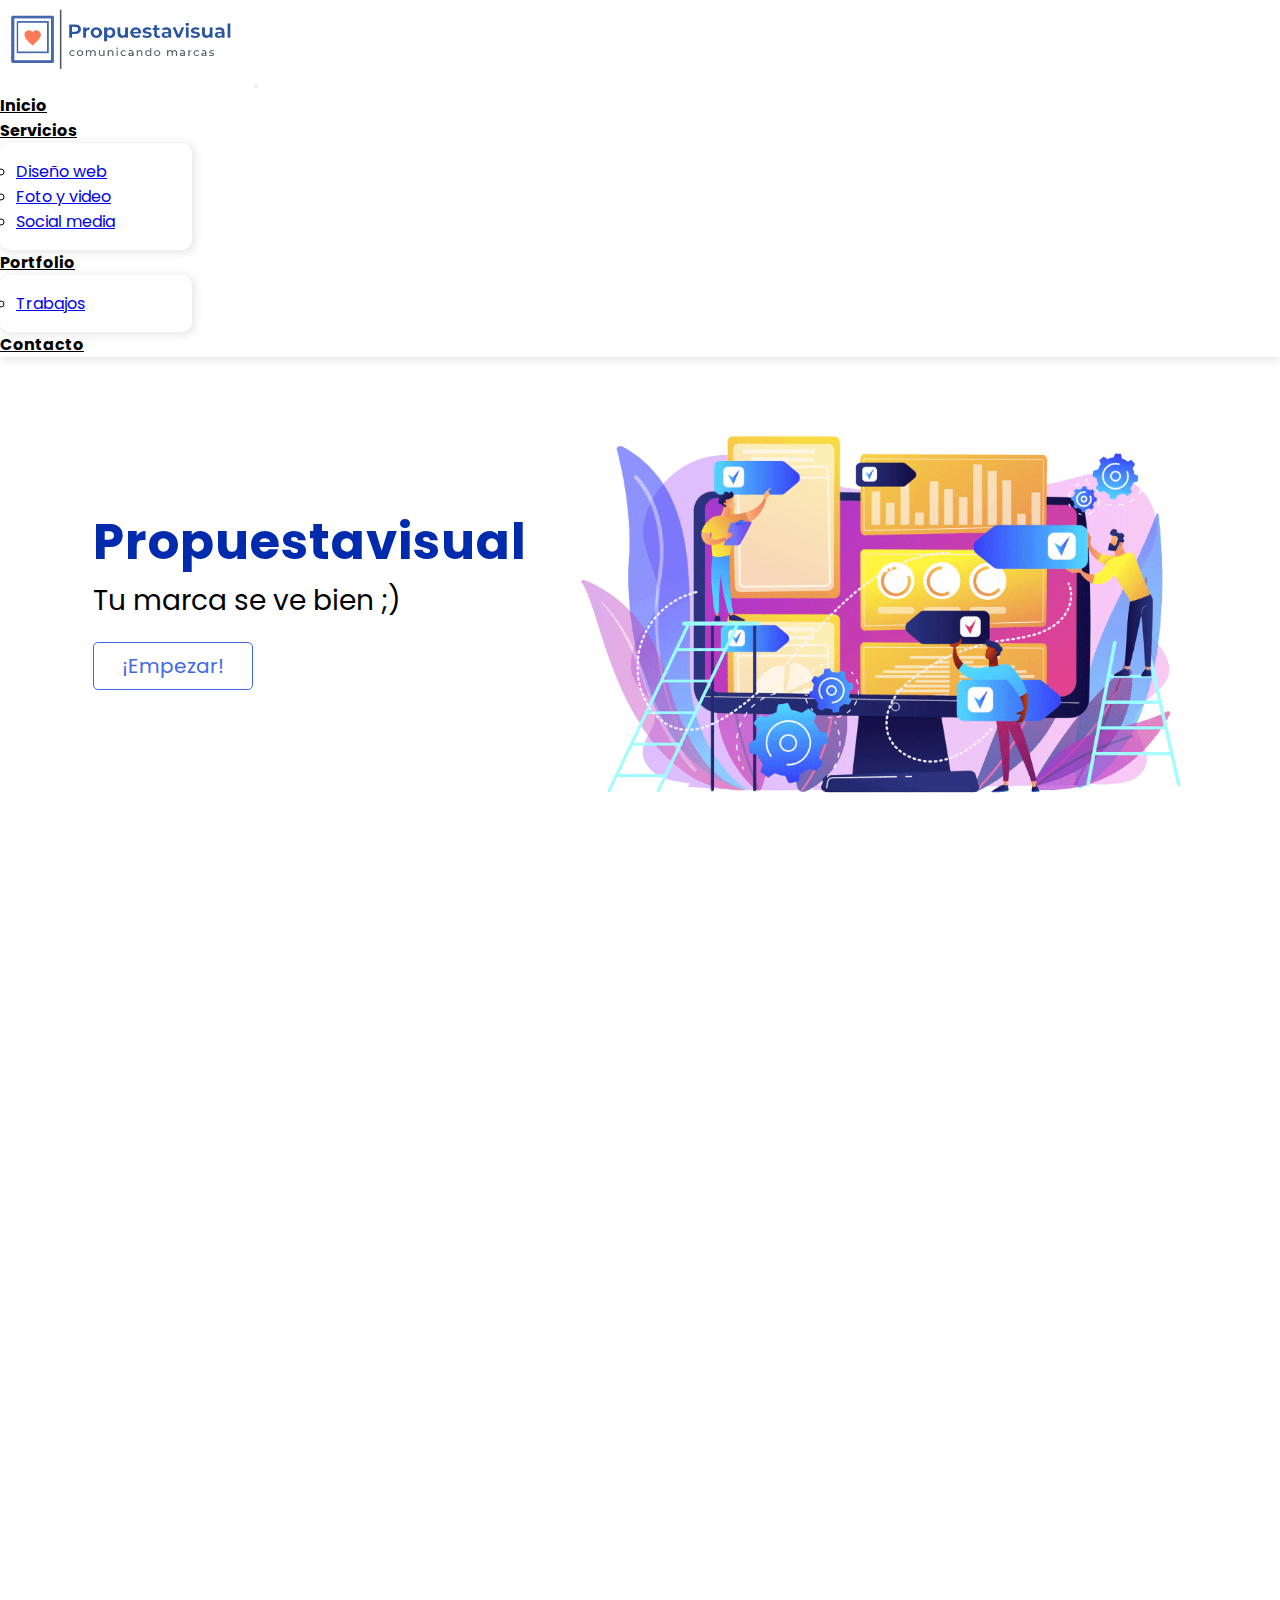
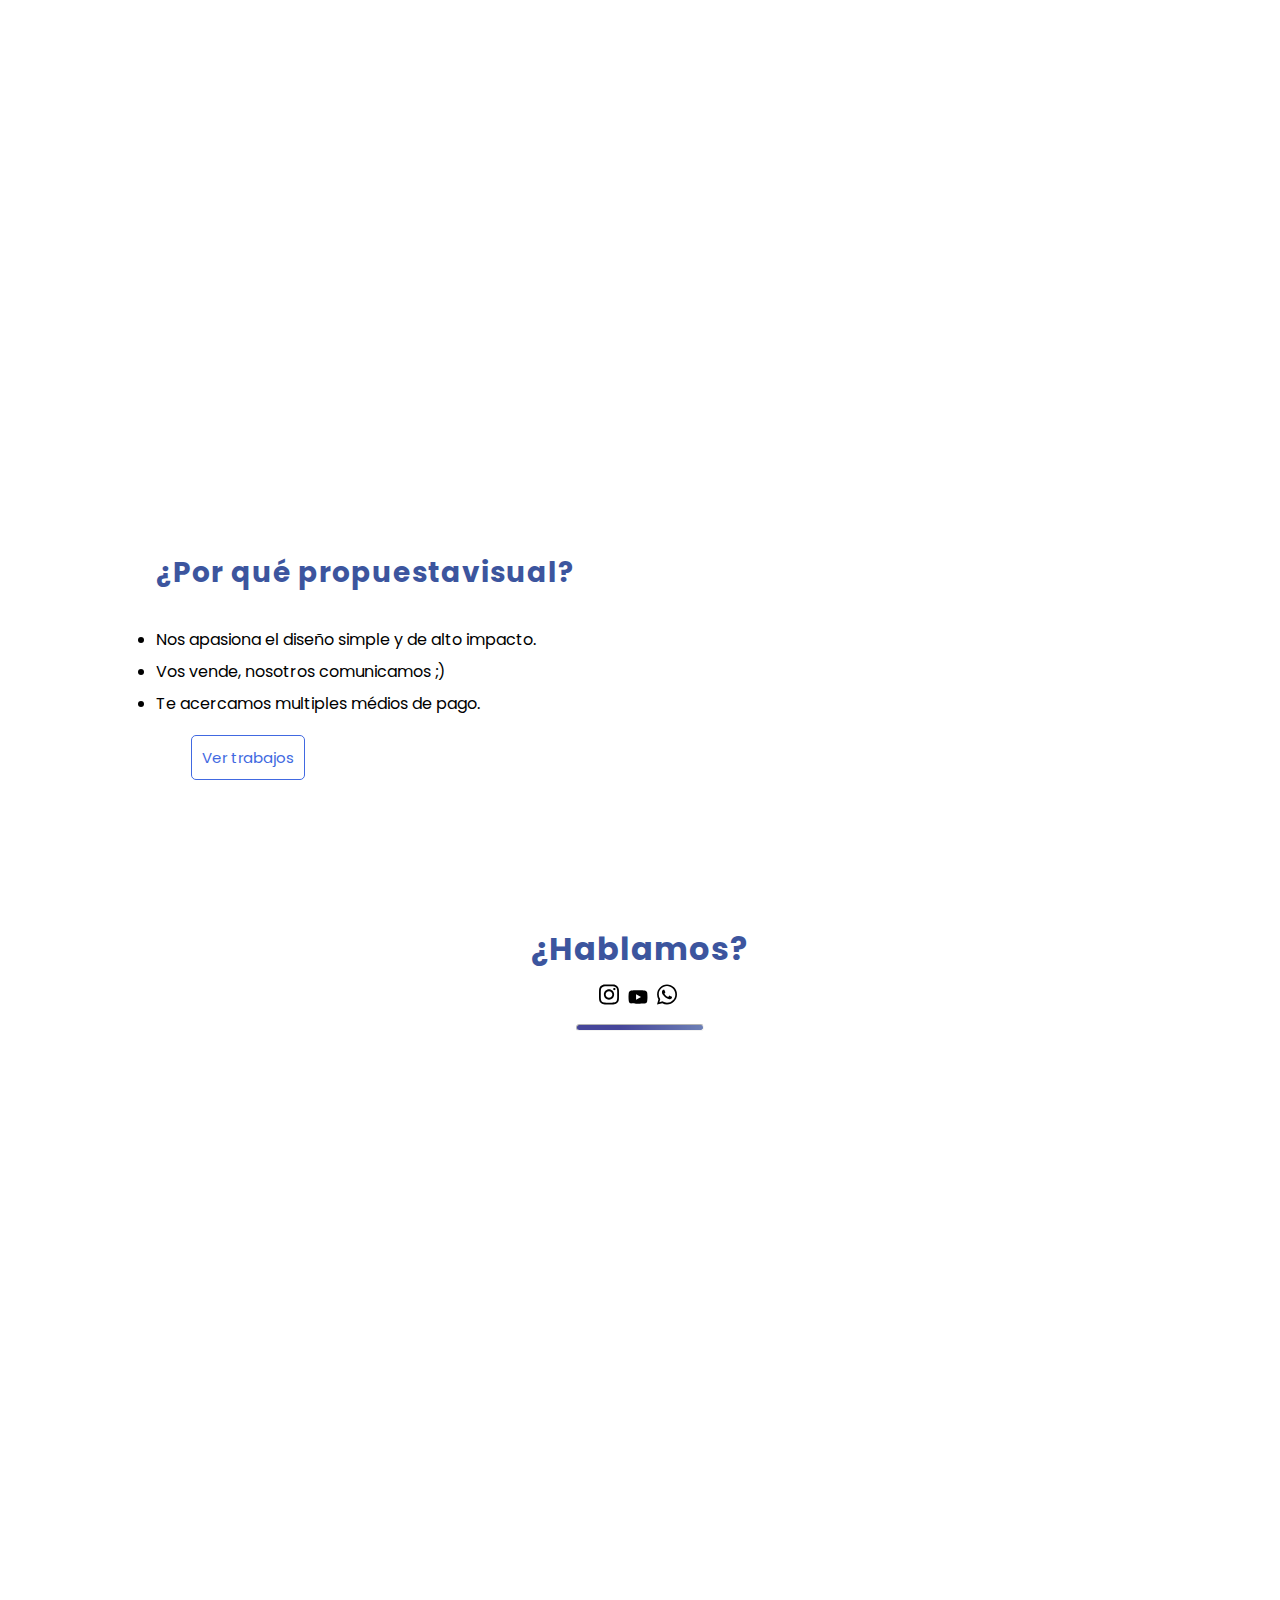
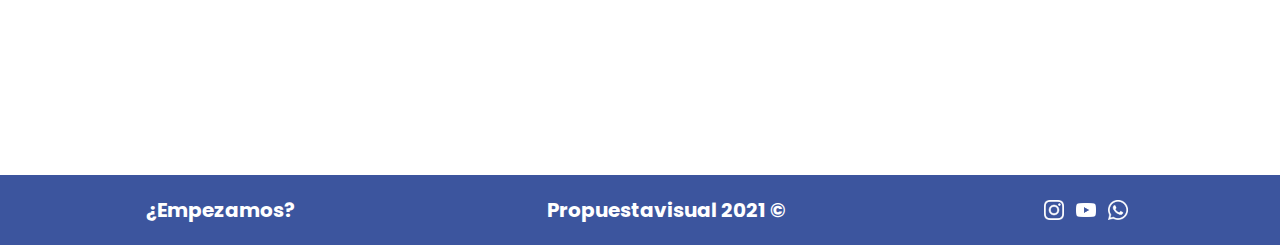
==== commit 7fdbd918: "Organización Header e integración favicon" ====
--- a/index.html
+++ b/index.html
@@ -4,11 +4,12 @@
     <meta charset="UTF-8">
     <meta http-equiv="X-UA-Compatible" content="IE=edge">
     <meta name="viewport" content="width=device-width, initial-scale=1.0">
+    <meta name="description" content="propuestavisual ofrece servicios de diseño web, social media y foto video para potenciar tu marca digital">
+    <meta name="keywords" content="propuestavisual, marca, diseño web, foto, video, social media, sitio, redes">
+    <link  rel="icon" href="./img/favicon.png" type="image/png" />
+    <title>Propuestavisual | Tu marca se ve bien ;)</title>
     <!--Bootstrap-->
     <link href="https://cdn.jsdelivr.net/npm/bootstrap@5.0.2/dist/css/bootstrap.min.css" rel="stylesheet" integrity="sha384-EVSTQN3/azprG1Anm3QDgpJLIm9Nao0Yz1ztcQTwFspd3yD65VohhpuuCOmLASjC" crossorigin="anonymous">
-    <meta name="description" content="propuestavisual ofrece servicios de diseño web, social media y foto video para potenciar tu marca digital">
-    <meta name="keywords" content="propuestavisual, marca, diseño web, foto, video, social media, sitio, redes">
-    <title>Propuestavisual | Tu marca se ve bien ;)</title>
     <!--Bootstrap-->
     <!--AOS-->
     <link href="https://unpkg.com/aos@2.3.1/dist/aos.css" rel="stylesheet">
@@ -307,11 +308,9 @@
             </div>
     
             <div class="footer--tres">
-                <div class="iconosContactoFooter">
                     <a href="#"><img class="footer--tres__iconos" src="./img/iconoInstagramFooter.png" alt="Icono Instagram"></a>
                     <a href="#"><img class="footer--tres__iconos" src="./img/iconoYoutubeFooter.png" alt="Icono Youtube"></a>
                     <a href="#"><img  class="footer--tres__iconos"src="./img/iconoWhatsappFooter.png" alt="Icono Whatsapp"></a>
-                </div>
             </div>
     
         </div>
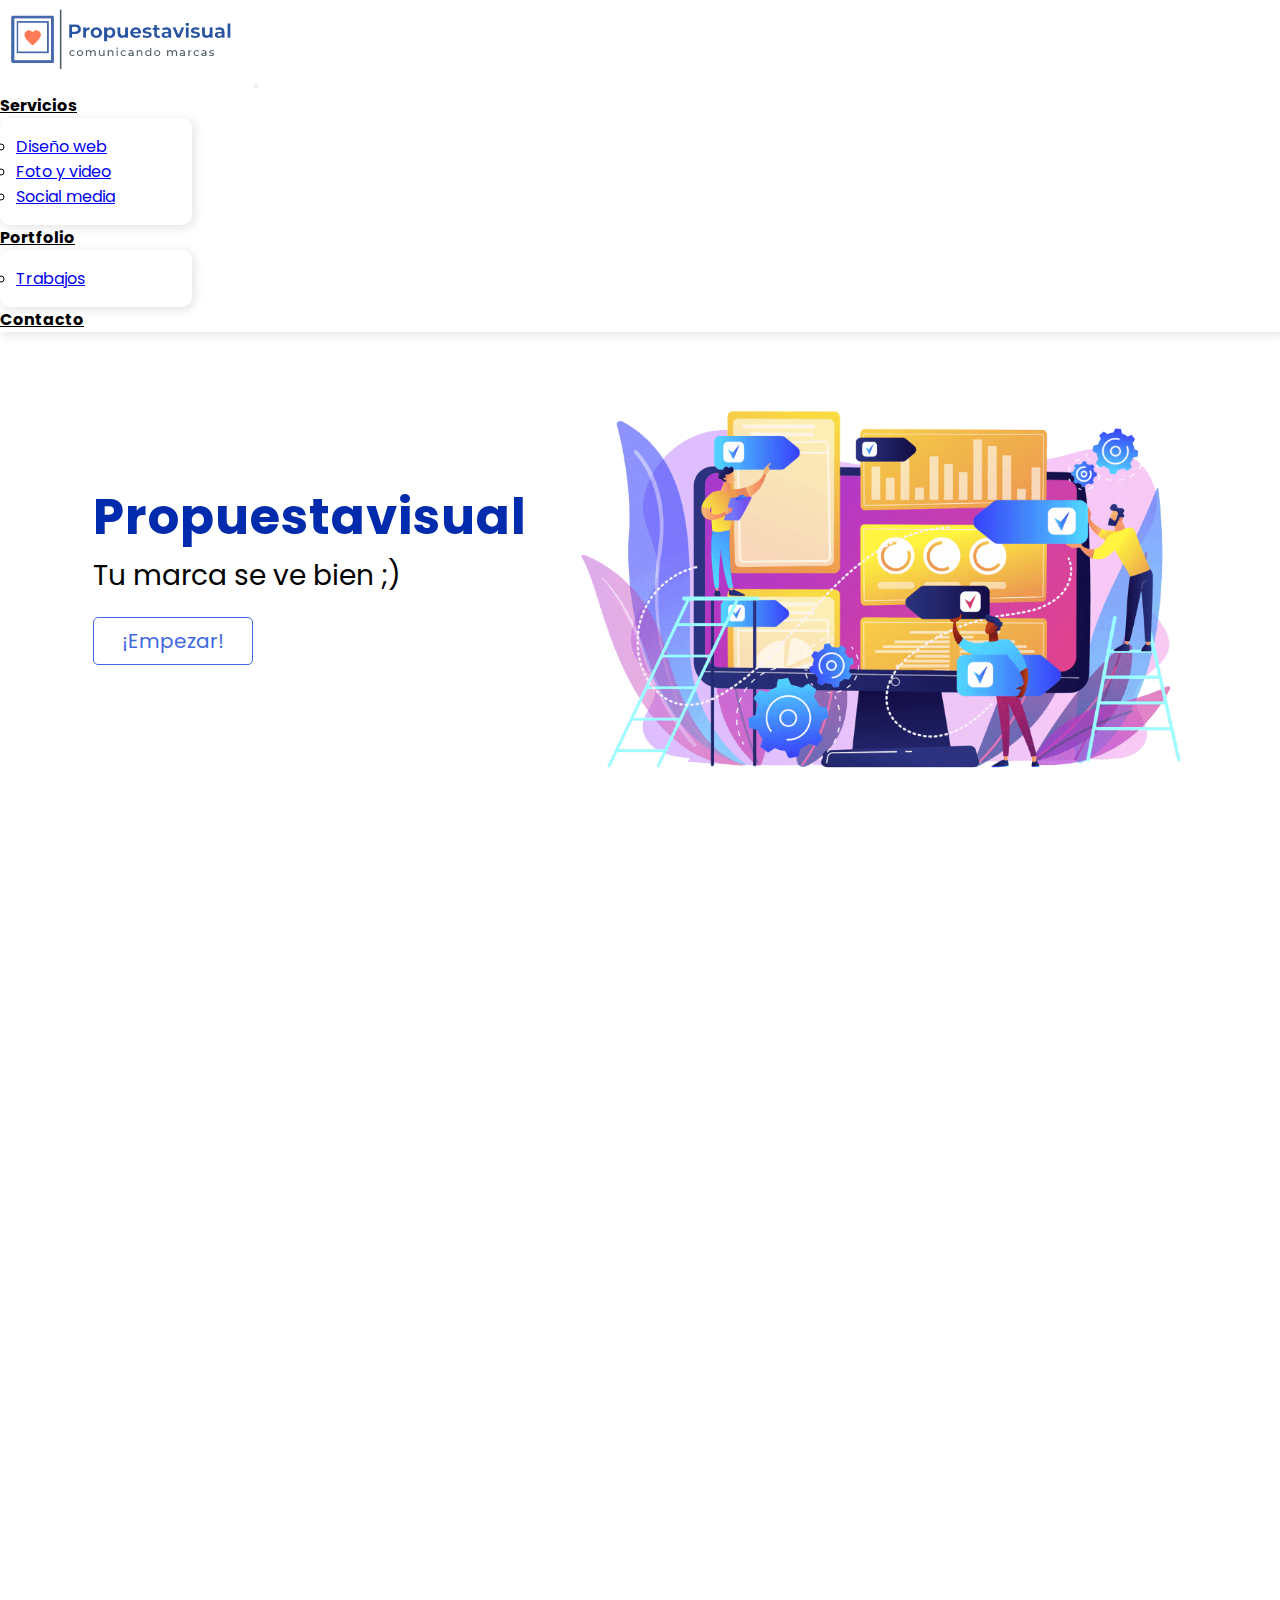
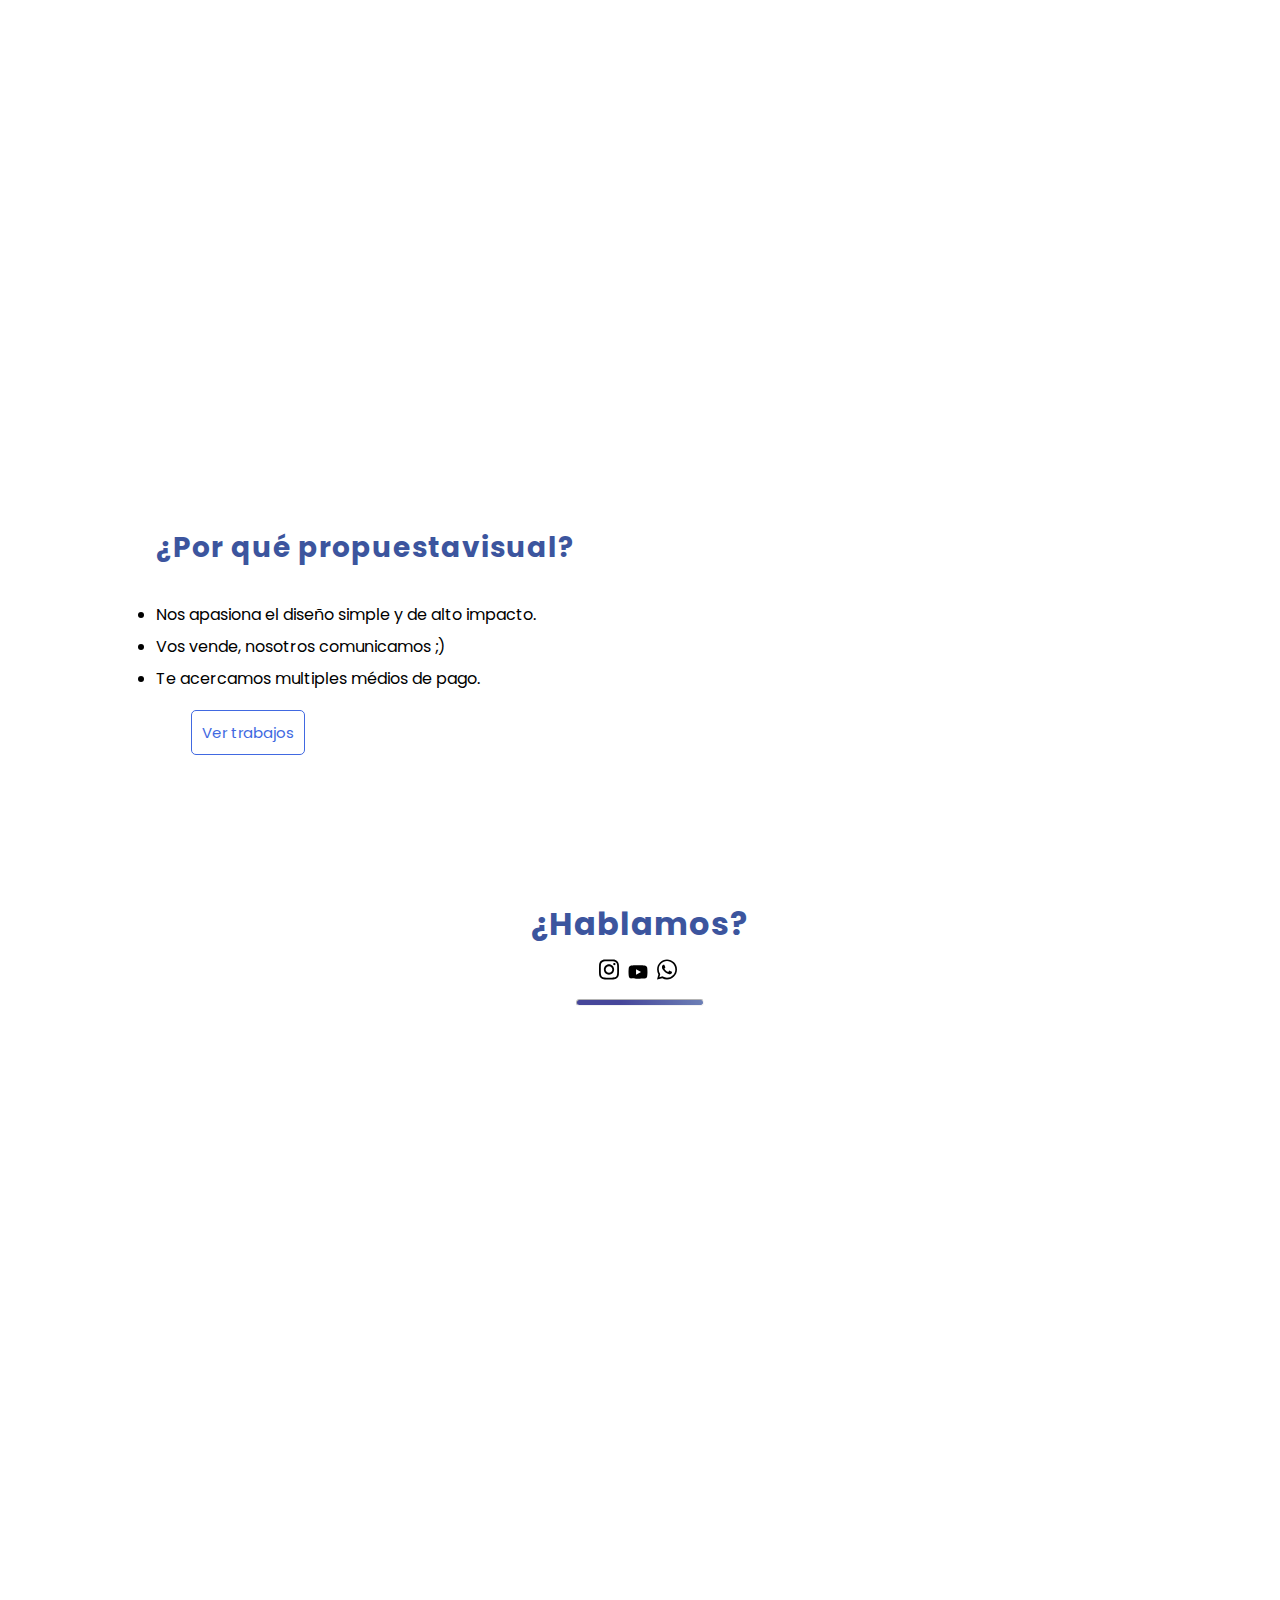
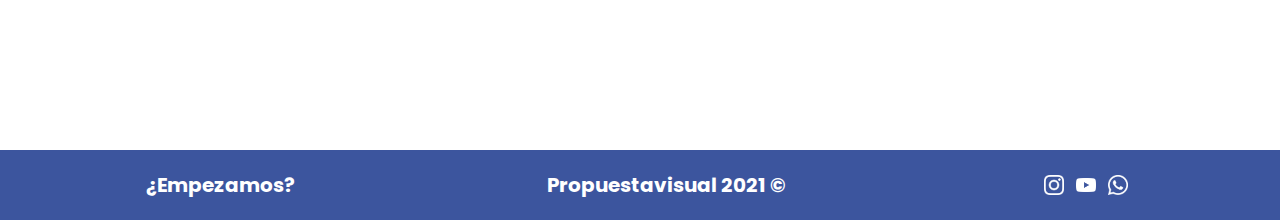
==== commit 760322ad: "Global: quitar inicio del menú + achicar logo en mobile + overflow testimonio index" ====
--- a/index.html
+++ b/index.html
@@ -34,9 +34,6 @@
                       </button>
                       <div class="collapse navbar-collapse justify-content-end" id="navbarNav" >
                         <ul class="navbar-nav align-items-center">
-                          <li class="nav-item">
-                            <a class="nav-link active" aria-current="page" href="./index.html">Inicio</a>
-                          </li>
                           <li class="nav-item dropdown text-center">
                             <a class="nav-link dropdown-toggle" href="./index.html#servicios" id="navbarDropdownMenuLink" role="button" data-bs-toggle="dropdown" aria-expanded="false" >
                               Servicios
--- a/styles/main.css
+++ b/styles/main.css
@@ -1 +1 @@
-*{padding:0;margin:0;-webkit-box-sizing:border-box;box-sizing:border-box;font-style:normal;font-family:'Poppins', sans-serif}h1{color:#002bad;font-size:50px;font-weight:bold;letter-spacing:1px;text-align:center}h2{color:#002bad;font-size:40px;font-weight:bold;letter-spacing:1px}h3{font-size:25px;letter-spacing:1px}h4{font-size:20px}h3,h4{color:#3C559E}.navbar{-webkit-box-shadow:2px 2px 10px 1px rgba(0,0,0,0.1);box-shadow:2px 2px 10px 1px rgba(0,0,0,0.1);margin-bottom:30px}.navbar .logoImagen{width:250px}.navbar .dropdown-menu{padding:1rem;width:12rem;-webkit-box-shadow:2px 2px 10px 1px rgba(0,0,0,0.1);box-shadow:2px 2px 10px 1px rgba(0,0,0,0.1);border-radius:10px;background:white}.navbar .dropdown-menu .dropdown-item:hover{background-color:#E9F4FF}.navbar .nav-link{color:#000 !important;font-weight:bold;font-size:1rem}.footer{background-color:#3C559E;padding:20px;margin-top:20px;display:-webkit-box;display:-ms-flexbox;display:flex;-ms-flex-pack:distribute;justify-content:space-around;-webkit-box-align:center;-ms-flex-align:center;align-items:center;width:100%}.footer .footer--uno h4{margin-bottom:0px;display:-webkit-box;display:-ms-flexbox;display:flex;text-align:center;-webkit-box-align:center;-ms-flex-align:center;align-items:center}.footer .footer--uno__cta{text-decoration:none;color:white;text-align:center}.footer .footer--dos__titulo{text-align:center;color:white;margin-bottom:0px}.footer .footer--tres{display:-webkit-box;display:-ms-flexbox;display:flex;-webkit-box-align:center;-ms-flex-align:center;align-items:center}.footer .footer--tres__iconos{width:20px;margin:5px 6px 5PX 6px;display:-webkit-box;display:-ms-flexbox;display:flex;text-align:center}@media only screen and (max-width: 1024px){.footer{padding:20px}.footer .footer--uno__cta{font-size:1.2rem}.footer .footer--dos__titulo{font-size:1.2rem}.footer .footer--tres__iconos{width:18px;margin:5px 6px 5PX 6px}}@media only screen and (max-width: 768px){.footer{padding:15px}.footer .footer--uno__titulo{display:-webkit-box;display:-ms-flexbox;display:flex;text-align:center;-webkit-box-align:center;-ms-flex-align:center;align-items:center}.footer .footer--uno__cta{font-size:1rem}.footer .footer--dos__titulo{font-size:1rem}.footer .footer--tres__iconos{width:16px;margin:5px 6px 5PX 6px}}@media only screen and (max-width: 480px){.footer{padding:15px}.footer .footer--uno{margin:5px}.footer .footer--uno__cta{font-size:0.8rem}.footer .footer--dos{margin:5px}.footer .footer--dos__titulo{font-size:0.8rem}.footer .footer--tres{margin:5px}.footer .footer--tres__iconos{width:14px;margin:5px 6px 5PX 6px}}.hero{display:-webkit-box;display:-ms-flexbox;display:flex;-webkit-box-pack:center;-ms-flex-pack:center;justify-content:center;-webkit-box-align:center;-ms-flex-align:center;align-items:center;margin-bottom:100px}.hero__ctaPrincipal{margin-left:20px}.hero__tituloPrincipal>h1{color:#002bad;font-size:50px;font-weight:bold;letter-spacing:1px;text-align:left}.hero__descripcionPrincipal>p{font-size:28px;text-align:left}.hero__botonPrincipalUno{display:inline-block;font-size:20px;text-align:center;width:10rem;color:#4169e1;border:solid;background-color:#fff;border-color:#4169e1;border-radius:5px;border-width:1px;text-decoration:none;padding:8px;margin:20px 0 20px 0;-webkit-transition:0.5s ease-in-out;transition:0.5s ease-in-out}.hero__botonPrincipalUno:hover{color:white;background-color:#4169e1;-webkit-transform:scale(1.1, 1.1);transform:scale(1.1, 1.1)}.hero__imagenPrincipal>img{width:650px;height:433px;margin-left:30px}.servicios{margin:50px;display:-webkit-box;display:-ms-flexbox;display:flex;-webkit-box-pack:center;-ms-flex-pack:center;justify-content:center;-webkit-box-align:center;-ms-flex-align:center;align-items:center}.servicios .servicioUno,.servicios .servicioDos,.servicios .servicioTres{text-align:center;margin:0px 30px;width:300px;padding:40px;border-radius:15px;-webkit-box-shadow:2px 2px 10px 1px rgba(0,0,0,0.1);box-shadow:2px 2px 10px 1px rgba(0,0,0,0.1);-webkit-transition:all 500ms ease-in-out;transition:all 500ms ease-in-out}.servicios .servicioUno a,.servicios .servicioDos a,.servicios .servicioTres a{text-decoration:none;color:#8face2;display:inline-block;margin:20px 0 0 0;-webkit-transition:color 200ms ease-in-out;transition:color 200ms ease-in-out}.servicios .servicioUno a:hover,.servicios .servicioDos a:hover,.servicios .servicioTres a:hover{color:#002bad}.servicios .servicioUno a img,.servicios .servicioDos a img,.servicios .servicioTres a img{width:100px;height:100px;margin:0 0 15px 0}.servicios .servicioUno h4,.servicios .servicioDos h4,.servicios .servicioTres h4{font-size:28px}.servicios .servicioUno p,.servicios .servicioDos p,.servicios .servicioTres p{font-size:16px}.servicios .servicioUno:hover,.servicios .servicioDos:hover,.servicios .servicioTres:hover{-webkit-transform:translate(0px, -20px);transform:translate(0px, -20px);-webkit-box-shadow:2px 2px 20px 1px rgba(0,0,0,0.2);box-shadow:2px 2px 20px 1px rgba(0,0,0,0.2)}.slider-area{background-color:#3C559E;padding:50px 0;margin:5rem 0}.slider-area .carousel-indicators{bottom:-10px}.slider-area .img-area{display:-webkit-box;display:-ms-flexbox;display:flex;width:100px;height:100px;margin:auto}.slider-area .img-area img{border:2px solid white;border-radius:50%}.slider-area .carousel-caption{position:static;padding-bottom:20px}.slider-area .carousel-caption h3{color:white;font-weight:bold;font-size:1.5rem}.slider-area .carousel-caption p{font-size:1rem;font-weight:400}.portfolio{display:-webkit-box;display:-ms-flexbox;display:flex;-webkit-box-pack:center;-ms-flex-pack:center;justify-content:center;margin:30px;-ms-flex-line-pack:center;align-content:center}.portfolio__items{display:-webkit-box;display:-ms-flexbox;display:flex;-webkit-box-orient:vertical;-webkit-box-direction:normal;-ms-flex-direction:column;flex-direction:column;margin:0 10px 0 40px}.portfolio__items h3{font-size:28px;margin:15px}.portfolio__beneficios{font-size:16px;line-height:2rem;font-weight:400;margin:15px}.portfolio__imagen{display:-webkit-box;display:-ms-flexbox;display:flex;-webkit-box-align:center;-ms-flex-align:center;align-items:center}.portfolio__imagen img{width:500px;margin:0 40px;-webkit-box-shadow:2px 2px 10px 1px rgba(0,0,0,0.1);box-shadow:2px 2px 10px 1px rgba(0,0,0,0.1);-webkit-transition:all 500ms ease-in-out;transition:all 500ms ease-in-out}.portfolio__imagen img:hover{-webkit-transform:translate(0px, -10px);transform:translate(0px, -10px);-webkit-box-shadow:2px 2px 10px 1px rgba(0,0,0,0.2);box-shadow:2px 2px 10px 1px rgba(0,0,0,0.2)}.portfolio__boton{font-size:15px;width:-webkit-fit-content;width:-moz-fit-content;width:fit-content;color:#4169e1;border:solid;background-color:white;border-color:#4169e1;border-width:1px;border-radius:5px;text-decoration:none;padding:10px;-webkit-transition:0.5s ease-in-out;transition:0.5s ease-in-out;margin-left:50px}.portfolio__boton:hover{color:white;background-color:#4169e1;-webkit-transform:scale(1.1, 1.1);transform:scale(1.1, 1.1)}div.contacto{-webkit-box-orient:vertical;-webkit-box-direction:normal;-ms-flex-direction:column;flex-direction:column;margin:40px 10px 10px 10px}div.contacto .itemsContacto{margin:50px 10px 50px 10px;text-align:center}div.contacto .itemsContacto h3{margin:5px 15px 5px 15px;text-align:center;font-size:32px}div.contacto .itemsContacto .iconosContacto img{width:20px;margin:5px 5px 0PX 0px;-webkit-transition:all 300ms ease-in-out;transition:all 300ms ease-in-out}div.contacto .itemsContacto .iconosContacto img:hover{-webkit-transform:scale(1.2);transform:scale(1.2)}div.contacto .itemsContacto hr{display:inline-block;background:#090979;background:-webkit-gradient(linear, left top, right top, color-stop(35%, #090979), to(#3c559e));background:linear-gradient(90deg, #090979 35%, #3c559e 100%);border-radius:10px;width:10vw;height:7px !important;opacity:0.75}.contenedorFormulario{display:-webkit-box;display:-ms-flexbox;display:flex;-webkit-box-pack:center;-ms-flex-pack:center;justify-content:center;margin-bottom:30px}.contenedorFormulario .formulario{width:600px}.contenedorFormulario .formulario fieldset{border-radius:8px;border:0px;-webkit-box-shadow:2px 2px 10px 1px rgba(0,0,0,0.1);box-shadow:2px 2px 10px 1px rgba(0,0,0,0.1);padding:35px 45px;color:#3C559E}.contenedorFormulario .formulario fieldset div{margin:10px}.contenedorFormulario .formulario fieldset legend{font-size:20px;font-weight:bold;text-align:center}.contenedorFormulario .formulario fieldset .campoFormulario{border:1px solid;border-color:#8face2;border-radius:2px;outline:none;color:#8face2;width:100%}.contenedorFormulario .formulario fieldset .campoFormulario::-webkit-input-placeholder{color:#8face2;padding-left:5px;padding-top:2px}.contenedorFormulario .formulario fieldset .campoFormulario:-ms-input-placeholder{color:#8face2;padding-left:5px;padding-top:2px}.contenedorFormulario .formulario fieldset .campoFormulario::-ms-input-placeholder{color:#8face2;padding-left:5px;padding-top:2px}.contenedorFormulario .formulario fieldset .campoFormulario::placeholder{color:#8face2;padding-left:5px;padding-top:2px}.contenedorFormulario .formulario fieldset .botonesFormulario{display:-webkit-box;display:-ms-flexbox;display:flex;-webkit-box-pack:center;-ms-flex-pack:center;justify-content:center}.contenedorFormulario .formulario fieldset .botonesFormulario #botonFormularioBorrar{color:white;background-color:#8face2;border:solid 1px;border-radius:3px;padding:8px;margin-right:5px;cursor:pointer;-webkit-transition:all 500ms ease-in-out;transition:all 500ms ease-in-out}.contenedorFormulario .formulario fieldset .botonesFormulario #botonFormularioBorrar:hover{-webkit-transform:scale(1.05);transform:scale(1.05);border-color:#132768;background-color:#132768}.contenedorFormulario .formulario fieldset .botonesFormulario #botonFormularioEnviar{color:white;background-color:#3C559E;border:solid 1px;border-radius:3px;padding:8px;margin-left:5px;cursor:pointer;-webkit-transition:all 500ms ease-in-out;transition:all 500ms ease-in-out}.contenedorFormulario .formulario fieldset .botonesFormulario #botonFormularioEnviar:hover{-webkit-transform:scale(1.05);transform:scale(1.05);border-color:#132768;background-color:#132768}@media only screen and (max-width: 1200px){.hero__ctaPrincipal{margin:0 0 0 50px}.hero__imagenPrincipal>img{width:500px;height:333px;margin:0px}.servicios{margin:50px 20px 50px 20px}.servicios .servicioUno,.servicios .servicioDos,.servicios .servicioTres{margin:0px 15px}}@media only screen and (max-width: 1024px){.hero{margin-bottom:100px}.hero__tituloPrincipal>h1{font-size:40px}.hero__descripcionPrincipal>p{font-size:25px}.hero__botonPrincipalUno{font-size:16px}.hero__imagenPrincipal>img{width:500px;height:333px;margin:0px 20px 0px 0px}.portfolio__items{margin-right:0px}.portfolio__items ul li{font-size:14px}.portfolio__beneficios{font-size:1rem}.portfolio__imagen img{width:400px;margin:0 40px;-webkit-box-shadow:2px 2px 10px 1px rgba(0,0,0,0.1);box-shadow:2px 2px 10px 1px rgba(0,0,0,0.1)}.portfolio__boton{margin-top:auto;padding:10px}}@media only screen and (max-width: 950px){.navbar{margin-bottom:50px;z-index:2}.hero__ctaPrincipal{margin:15px 20px 15px 20px;text-align:center}.hero__tituloPrincipal>h1{font-size:60px;text-align:center}.hero__descripcionPrincipal>p{font-size:28px;text-align:center}.hero__botonPrincipalUno{font-size:22px;padding:6px}.hero__imagenPrincipal>img{display:none}.servicios{margin:0px 20px 50px 20px}.servicios .servicioUno,.servicios .servicioDos,.servicios .servicioTres{width:250px;text-align:center;margin:0px 10px;padding:20px;border-radius:15px;-webkit-box-shadow:2px 2px 10px 1px rgba(0,0,0,0.1);box-shadow:2px 2px 10px 1px rgba(0,0,0,0.1)}.servicios .servicioUno h4,.servicios .servicioDos h4,.servicios .servicioTres h4{font-size:22px}.servicios .servicioUno p,.servicios .servicioDos p,.servicios .servicioTres p{font-size:16px}.portfolio{margin:30px 10px 10px 10px}.portfolio__items{margin:0 20px;-webkit-box-align:center;-ms-flex-align:center;align-items:center}.portfolio__items h3{font-size:28px;margin:5px 15px 5px 15px}.portfolio__beneficios{list-style:none;text-align:center;font-size:16px;margin:5px 15px 5px 15px}.portfolio__imagen img{display:none}.portfolio__boton{font-size:14px;padding:10px;margin-top:15px;margin-left:0px}}@media only screen and (max-width: 768px){.hero{margin-bottom:30px;margin-top:30px}.hero__ctaPrincipal{margin:30px 20px 15px 20px}.hero__tituloPrincipal>h1{font-size:50px}.hero__descripcionPrincipal>p{font-size:23px}.hero__botonPrincipalUno{font-size:18px;padding:6px}.servicios{margin:10px 10px;-webkit-box-orient:vertical;-webkit-box-direction:normal;-ms-flex-direction:column;flex-direction:column}.servicios .servicioUno,.servicios .servicioDos,.servicios .servicioTres{-webkit-box-align:center;-ms-flex-align:center;align-items:center;text-align:center;width:70vw;margin:10px 5px 30px 5px;padding:40px}.servicios .servicioUno a,.servicios .servicioDos a,.servicios .servicioTres a{margin:10px;font-size:16px}.servicios .servicioUno h4,.servicios .servicioDos h4,.servicios .servicioTres h4{margin:10px;font-size:25px}.servicios .servicioUno p,.servicios .servicioDos p,.servicios .servicioTres p{margin:10px;font-size:18px}.portfolio__items h3{text-align:center}div.contacto .itemsContacto{margin:10px 10px 20px 10px;text-align:center}.contenedorFormulario .formulario{width:80%}.contenedorFormulario .formulario fieldset legend{font-size:25px}}@media only screen and (max-width: 480px){.hero__tituloPrincipal>h1{font-size:2rem;margin:10px}.hero__descripcionPrincipal{margin:20px 30px}.hero__botonPrincipalUno{margin:10px}.servicios .servicioUno,.servicios .servicioDos,.servicios .servicioTres{display:inline-block;width:85%;margin:10px 5px 20px 5px;padding:20px 15px}.servicios .servicioUno a,.servicios .servicioDos a,.servicios .servicioTres a{margin:2px 0 0 0}.servicios .servicioUno a img,.servicios .servicioDos a img,.servicios .servicioTres a img{width:80px;height:80px;margin:0 0 10px 0}.portfolio__items h3{font-size:26px}.portfolio__beneficios{font-size:14px}.portfolio__beneficios li{margin:5px}.contenedorFormulario .formulario{margin:15px 2px 2px 2px;width:100%}.contenedorFormulario .formulario fieldset{padding:25px 30px}.contenedorFormulario .formulario fieldset legend{font-size:20px}.contenedorFormulario .formulario fieldset .botonesFormulario #botonFormularioBorrar{display:none}}@media only screen and (max-width: 320px){div.contacto{margin:30px 10px 10px 10px}form.formulario{margin:15px 2px 2px 2px;width:100%}}.tema1{background-color:#e7f1ff}.tema2{background-color:#fff3e7}.tema3{background-color:#ffe7e9}.heroServicios{width:90vw;margin:auto;height:420px;display:-ms-grid;display:grid;-ms-grid-columns:(1fr)[12];grid-template-columns:repeat(12, 1fr);margin-top:-58px;-webkit-box-align:center;-ms-flex-align:center;align-items:center;overflow:hidden}.heroServicios__ctaServicios{-ms-grid-column:3;-ms-grid-column-span:4;grid-column:3/7}.heroServicios__ctaServicios h1{font-size:55px;text-align:left}.heroServicios__ctaServicios p{font-size:25px;margin:0px 0px 10px 0px}.heroServicios__botonServiciosUno{text-align:center;display:inline-block;font-size:15px;width:8rem;color:#fff;border:solid;background-color:royalblue;border-color:#fff;border-width:1px;border-radius:5px;text-decoration:none;padding:10px;margin:5px 5px 5px 0px}.heroServicios__botonServiciosUno:hover{color:white;background-color:#00238d;border-color:white;-webkit-transition:0.3s;transition:0.3s}.heroServicios__botonServiciosDos{text-align:center;display:inline-block;font-size:15px;width:8rem;color:royalblue;border:solid;background-color:white;border-color:royalblue;border-width:1px;border-radius:5px;text-decoration:none;padding:10px}.heroServicios__botonServiciosDos:hover{color:white;background-color:rgba(65,105,225,0.397);border-color:white;-webkit-transition:0.3s;transition:0.3s}.heroServicios__imagenServicios{-ms-grid-column:7;-ms-grid-column-span:3;grid-column:7/10}.heroServicios__imagenServicios img{width:450px}.beneficiosServicios{display:-ms-grid;display:grid;-ms-grid-columns:(1fr)[8];grid-template-columns:repeat(8, 1fr);-ms-grid-rows:1fr 1fr 1fr 1fr;grid-template-rows:1fr 1fr 1fr 1fr;width:90vw;margin:auto;height:-webkit-fit-content;height:-moz-fit-content;height:fit-content;display:grid;-webkit-box-align:center;-ms-flex-align:center;align-items:center;grid-row-gap:25px;grid-column-gap:35px}.beneficiosServicios h2{text-align:center;grid-column:1/-1;margin:50px;color:#002bad;font-weight:bold;font-family:'poppins'}.beneficiosServicios__contenedorUno{padding:20px;-webkit-box-shadow:2px 2px 10px 1px rgba(0,0,0,0.1);box-shadow:2px 2px 10px 1px rgba(0,0,0,0.1);-ms-grid-column:2;-ms-grid-column-span:3;grid-column:2/5;display:-webkit-box;display:-ms-flexbox;display:flex;-webkit-box-align:center;-ms-flex-align:center;align-items:center}.beneficiosServicios__contenedorDos{padding:20px;-webkit-box-shadow:2px 2px 10px 1px rgba(0,0,0,0.1);box-shadow:2px 2px 10px 1px rgba(0,0,0,0.1);-ms-grid-column:5;-ms-grid-column-span:3;grid-column:5/8;display:-webkit-box;display:-ms-flexbox;display:flex;-webkit-box-align:center;-ms-flex-align:center;align-items:center}.beneficiosServicios__textos h3{font-size:18px;margin:5px}.beneficiosServicios__textos p{font-size:15px;font-weight:200;margin:5px}.beneficiosServicios__imagen img{margin:5px;width:68px}.faq{margin-top:30px}.faq .accordion-item{margin:20px 0px;border:none}.faq .accordion-item .accordion-header{-webkit-box-shadow:2px 2px 10px 1px rgba(0,0,0,0.1);box-shadow:2px 2px 10px 1px rgba(0,0,0,0.1)}.faq .accordion-item .accordion-header .accordion-button:focus{border-color:white;-webkit-box-shadow:none;box-shadow:none}.faq .accordion-item .clicAccordion{text-decoration:none}.ctaServicios{height:300px;background-image:url(../img/ctaDiseñoWeb.jpg);background-size:cover;background-position:center;margin-bottom:-20px}.ctaServicios .ctaServicios--cta{display:-ms-grid;display:grid;-ms-grid-columns:1fr 1fr;grid-template-columns:1fr 1fr;margin:50px 0px 0px 0px;-webkit-box-align:center;-ms-flex-align:center;align-items:center;text-align:center;width:100%;height:300px;background-color:rgba(0,0,0,0.719)}.ctaServicios .ctaServicios--cta__texto p{margin:20px 20px 20px 50px;font-size:50px;color:white;font-weight:bold}.ctaServicios .ctaServicios--cta__boton a{display:inline-block;font-size:25px;width:16rem;height:4rem;color:#fff;border:solid;background-color:rgba(224,51,60,0.787);border-color:#fff;border-width:1px;border-radius:5px;text-decoration:none;padding:10px}.ctaServicios .ctaServicios--cta__boton a:hover{color:white;background-color:#ff3d47;-webkit-transition:0.3s;transition:0.3s}@media only screen and (max-width: 1024px){.beneficiosServicios{-ms-grid-columns:(1fr)[6];grid-template-columns:repeat(6, 1fr)}.beneficiosServicios__contenedorUno{-ms-grid-column:1;-ms-grid-column-span:3;grid-column:1/4}.beneficiosServicios__contenedorDos{-ms-grid-column:4;-ms-grid-column-span:3;grid-column:4/7}}@media only screen and (max-width: 950px){.heroServicios{-ms-grid-rows:1fr;grid-template-rows:1fr;height:300px}.heroServicios__ctaServicios{margin:15px 20px 15px 20px;text-align:center;grid-column:1/-1}.heroServicios__ctaServicios h1{text-align:center}.heroServicios__imagenServicios img{display:none}.beneficiosServicios{margin-top:-70px}}@media only screen and (max-width: 768px){.heroServicios__ctaServicios{margin:80px 20px 15px 20px}.beneficiosServicios{margin-top:0px;-ms-grid-columns:(1fr)[1];grid-template-columns:repeat(1, 1fr);-ms-grid-rows:1fr 1fr 1fr 1fr 1fr 1fr;grid-template-rows:1fr 1fr 1fr 1fr 1fr 1fr;grid-row-gap:1.5rem}.beneficiosServicios h2{font-size:40px;margin:5px}.beneficiosServicios__contenedorUno{-ms-grid-column:1;grid-column:1}.beneficiosServicios__contenedorDos{-ms-grid-column:1;grid-column:1}.beneficiosServicios__textos h3{margin:5px}.beneficiosServicios__textos p{font-size:14px;font-weight:200;margin:5px}.beneficiosServicios__imagen img{margin:5px 5px 5px 25px;width:68px}.ctaServicios .ctaServicios--cta__texto p{font-size:35px}.ctaServicios .ctaServicios--cta__boton{display:-webkit-box;display:-ms-flexbox;display:flex;-webkit-box-pack:center;-ms-flex-pack:center;justify-content:center}.ctaServicios .ctaServicios--cta__boton a{display:-webkit-box;display:-ms-flexbox;display:flex;-webkit-box-align:center;-ms-flex-align:center;align-items:center;-webkit-box-pack:center;-ms-flex-pack:center;justify-content:center;font-size:20px;width:10rem;height:3rem}}@media only screen and (max-width: 480px){.heroServicios{-ms-grid-rows:1fr;grid-template-rows:1fr;height:auto;overflow:visible;margin-bottom:10px}.heroServicios__ctaServicios h1{font-size:3rem;text-align:center;margin-bottom:5px}.heroServicios__ctaServicios p{font-size:1.2rem;margin-bottom:20px}.heroServicios__botonServiciosUno{width:auto}.heroServicios__botonServiciosDos{width:auto}.beneficiosServicios{margin-top:0px;height:1150px;row-gap:1rem}.beneficiosServicios h2{margin:30px 30px 30px 30px}.beneficiosServicios__contenedorUno{-ms-grid-column:1;grid-column:1}.beneficiosServicios__contenedorDos{-ms-grid-column:1;grid-column:1}.beneficiosServicios__textos h3{font-size:14px;margin:5px}.beneficiosServicios__textos p{font-size:12px;font-weight:200;margin:5px}.beneficiosServicios__imagen img{margin:5px 5px 5px 25px;width:48px}.ctaServicios{height:200px}.ctaServicios .ctaServicios--cta{display:-ms-grid;display:grid;-ms-grid-columns:1fr;grid-template-columns:1fr;-ms-grid-rows:1fr 1fr;grid-template-rows:1fr 1fr;margin:50px 0px 0px 0px;-webkit-box-align:center;-ms-flex-align:center;align-items:center;text-align:center;-webkit-box-pack:center;-ms-flex-pack:center;justify-content:center;width:100%;height:200px;background-color:rgba(0,0,0,0.719)}.ctaServicios .ctaServicios--cta__texto p{margin:20px 20px 0px 20px;font-size:30px;color:white;font-weight:bold}.ctaServicios .ctaServicios--cta__boton a{font-size:16px;font-weight:bold;width:10rem;height:3rem;background-color:rgba(224,51,60,0.787);border-width:0px}}.heroTrabajos{height:50vh;background-image:url(../img/heroTrabajos.jpg);background-size:cover;display:-webkit-box;display:-ms-flexbox;display:flex;-webkit-box-orient:vertical;-webkit-box-direction:normal;-ms-flex-direction:column;flex-direction:column;-webkit-box-pack:center;-ms-flex-pack:center;justify-content:center;-webkit-box-align:center;-ms-flex-align:center;align-items:center;margin-top:-30px;z-index:1}.heroTrabajos h1{color:white;font-size:5rem}.trabajo{display:-webkit-box;display:-ms-flexbox;display:flex;-webkit-box-pack:center;-ms-flex-pack:center;justify-content:center;-webkit-box-align:center;-ms-flex-align:center;align-items:center}.trabajo__item{text-align:left;background-color:white;margin:-100px 30px 30px 30px;padding:40px;border-radius:15px;-webkit-box-shadow:2px 2px 10px 1px rgba(0,0,0,0.1);box-shadow:2px 2px 10px 1px rgba(0,0,0,0.1)}.trabajo__item img{width:450px;border:1px solid rgba(0,0,0,0.055);border-radius:10px}.trabajo__item h3{width:450px;margin:10px 0}.trabajo__item p{width:450px;margin:10px 0}.trabajo__item a{width:450px;display:inline-block;margin:10px 0;text-decoration:none;color:#8face2;font-size:1.1rem;-webkit-transition:color 200ms ease-in-out;transition:color 200ms ease-in-out}.trabajo__item a:hover{color:#002bad}@media only screen and (max-width: 1200px){.heroTrabajos{height:40vh}.heroTrabajos h1{font-size:4rem}.trabajo__item{margin:-100px 30px 30px 30px;padding:40px}.trabajo__item img{width:350px}.trabajo__item h3{width:350px}.trabajo__item p{width:350px}.trabajo__item a{width:350px}}@media only screen and (max-width: 1024px){.heroTrabajos{height:30vh}.heroTrabajos h1{font-size:3rem}.trabajo__item{margin:-50px 15px 30px 15px;padding:40px}}@media only screen and (max-width: 950px){.heroTrabajos{margin-top:-50px}.heroTrabajos h1{font-size:4rem}.trabajo{-webkit-box-orient:vertical;-webkit-box-direction:normal;-ms-flex-direction:column;flex-direction:column}.trabajo__item{margin:30px 30px 30px 30px}.trabajo__item img{width:500px}.trabajo__item h3{width:500px}.trabajo__item p{width:500px}.trabajo__item a{width:500px}}@media only screen and (max-width: 768px){.heroTrabajos{height:30vh;margin-top:-50px}.heroTrabajos h1{font-size:3rem}.trabajo{-webkit-box-orient:vertical;-webkit-box-direction:normal;-ms-flex-direction:column;flex-direction:column}.trabajo__item{margin:20px 30px 30px 30px}.trabajo__item img{width:350px}.trabajo__item h3{width:350px}.trabajo__item p{width:350px}.trabajo__item a{width:350px}}@media only screen and (max-width: 480px){.heroTrabajos{height:30vh;background-image:none}.heroTrabajos h1{font-size:3rem;color:royalblue;margin-top:-58px}.trabajo{margin:0px}.trabajo__item{margin:20px 20px 20px 20px}.trabajo__item img{display:none}.trabajo__item h3{width:200px;font-size:1.2rem}.trabajo__item p{width:200px;font-weight:lighter;font-size:1rem}.trabajo__item a{width:200px}}.error{height:50vh;display:-webkit-box;display:-ms-flexbox;display:flex;-webkit-box-pack:center;-ms-flex-pack:center;justify-content:center;-webkit-box-align:center;-ms-flex-align:center;align-items:center;text-align:center;padding:20px}
+*{padding:0;margin:0;-webkit-box-sizing:border-box;box-sizing:border-box;font-style:normal;font-family:'Poppins', sans-serif}h1{color:#002bad;font-size:50px;font-weight:bold;letter-spacing:1px;text-align:center}h2{color:#002bad;font-size:40px;font-weight:bold;letter-spacing:1px}h3{font-size:25px;letter-spacing:1px}h4{font-size:20px}h3,h4{color:#3C559E}.navbar{-webkit-box-shadow:2px 2px 10px 1px rgba(0,0,0,0.1);box-shadow:2px 2px 10px 1px rgba(0,0,0,0.1);margin-bottom:30px}.navbar .logoImagen{width:250px}.navbar .dropdown-menu{padding:1rem;width:12rem;-webkit-box-shadow:2px 2px 10px 1px rgba(0,0,0,0.1);box-shadow:2px 2px 10px 1px rgba(0,0,0,0.1);border-radius:10px;background:white}.navbar .dropdown-menu .dropdown-item:hover{background-color:#E9F4FF}.navbar .nav-link{color:#000 !important;font-weight:bold;font-size:1rem}@media only screen and (max-width: 480px){.navbar .logoImagen{width:220px}}.footer{background-color:#3C559E;padding:20px;margin-top:20px;display:-webkit-box;display:-ms-flexbox;display:flex;-ms-flex-pack:distribute;justify-content:space-around;-webkit-box-align:center;-ms-flex-align:center;align-items:center;width:100%}.footer .footer--uno h4{margin-bottom:0px;display:-webkit-box;display:-ms-flexbox;display:flex;text-align:center;-webkit-box-align:center;-ms-flex-align:center;align-items:center}.footer .footer--uno__cta{text-decoration:none;color:white;text-align:center}.footer .footer--dos__titulo{text-align:center;color:white;margin-bottom:0px}.footer .footer--tres{display:-webkit-box;display:-ms-flexbox;display:flex;-webkit-box-align:center;-ms-flex-align:center;align-items:center}.footer .footer--tres__iconos{width:20px;margin:5px 6px 5PX 6px;display:-webkit-box;display:-ms-flexbox;display:flex;text-align:center}@media only screen and (max-width: 1024px){.footer{padding:20px}.footer .footer--uno__cta{font-size:1.2rem}.footer .footer--dos__titulo{font-size:1.2rem}.footer .footer--tres__iconos{width:18px;margin:5px 6px 5PX 6px}}@media only screen and (max-width: 768px){.footer{padding:15px}.footer .footer--uno__titulo{display:-webkit-box;display:-ms-flexbox;display:flex;text-align:center;-webkit-box-align:center;-ms-flex-align:center;align-items:center}.footer .footer--uno__cta{font-size:1rem}.footer .footer--dos__titulo{font-size:1rem}.footer .footer--tres__iconos{width:16px;margin:5px 6px 5PX 6px}}@media only screen and (max-width: 480px){.footer{padding:15px}.footer .footer--uno{margin:5px}.footer .footer--uno__cta{font-size:0.8rem}.footer .footer--dos{margin:5px}.footer .footer--dos__titulo{font-size:0.8rem}.footer .footer--tres{margin:5px}.footer .footer--tres__iconos{width:14px;margin:5px 6px 5PX 6px}}.hero{display:-webkit-box;display:-ms-flexbox;display:flex;-webkit-box-pack:center;-ms-flex-pack:center;justify-content:center;-webkit-box-align:center;-ms-flex-align:center;align-items:center;margin-bottom:100px}.hero__ctaPrincipal{margin-left:20px}.hero__tituloPrincipal>h1{color:#002bad;font-size:50px;font-weight:bold;letter-spacing:1px;text-align:left}.hero__descripcionPrincipal>p{font-size:28px;text-align:left}.hero__botonPrincipalUno{display:inline-block;font-size:20px;text-align:center;width:10rem;color:#4169e1;border:solid;background-color:#fff;border-color:#4169e1;border-radius:5px;border-width:1px;text-decoration:none;padding:8px;margin:20px 0 20px 0;-webkit-transition:0.5s ease-in-out;transition:0.5s ease-in-out}.hero__botonPrincipalUno:hover{color:white;background-color:#4169e1;-webkit-transform:scale(1.1, 1.1);transform:scale(1.1, 1.1)}.hero__imagenPrincipal>img{width:650px;height:433px;margin-left:30px}.servicios{margin:50px;display:-webkit-box;display:-ms-flexbox;display:flex;-webkit-box-pack:center;-ms-flex-pack:center;justify-content:center;-webkit-box-align:center;-ms-flex-align:center;align-items:center}.servicios .servicioUno,.servicios .servicioDos,.servicios .servicioTres{text-align:center;margin:0px 30px;width:300px;padding:40px;border-radius:15px;-webkit-box-shadow:2px 2px 10px 1px rgba(0,0,0,0.1);box-shadow:2px 2px 10px 1px rgba(0,0,0,0.1);-webkit-transition:all 500ms ease-in-out;transition:all 500ms ease-in-out}.servicios .servicioUno a,.servicios .servicioDos a,.servicios .servicioTres a{text-decoration:none;color:#8face2;display:inline-block;margin:20px 0 0 0;-webkit-transition:color 200ms ease-in-out;transition:color 200ms ease-in-out}.servicios .servicioUno a:hover,.servicios .servicioDos a:hover,.servicios .servicioTres a:hover{color:#002bad}.servicios .servicioUno a img,.servicios .servicioDos a img,.servicios .servicioTres a img{width:100px;height:100px;margin:0 0 15px 0}.servicios .servicioUno h4,.servicios .servicioDos h4,.servicios .servicioTres h4{font-size:28px}.servicios .servicioUno p,.servicios .servicioDos p,.servicios .servicioTres p{font-size:16px}.servicios .servicioUno:hover,.servicios .servicioDos:hover,.servicios .servicioTres:hover{-webkit-transform:translate(0px, -20px);transform:translate(0px, -20px);-webkit-box-shadow:2px 2px 20px 1px rgba(0,0,0,0.2);box-shadow:2px 2px 20px 1px rgba(0,0,0,0.2)}.slider-area{background-color:#3C559E;padding:50px 0;margin:5rem 0}.slider-area .carousel-indicators{bottom:-10px}.slider-area .img-area{display:-webkit-box;display:-ms-flexbox;display:flex;width:100px;height:100px;margin:auto}.slider-area .img-area img{border:2px solid white;border-radius:50%}.slider-area .carousel-caption{position:static;padding-bottom:20px}.slider-area .carousel-caption h3{color:white;font-weight:bold;font-size:1.5rem}.slider-area .carousel-caption p{font-size:1rem;font-weight:400}.portfolio{display:-webkit-box;display:-ms-flexbox;display:flex;-webkit-box-pack:center;-ms-flex-pack:center;justify-content:center;margin:30px;-ms-flex-line-pack:center;align-content:center;overflow:hidden}.portfolio__items{display:-webkit-box;display:-ms-flexbox;display:flex;-webkit-box-orient:vertical;-webkit-box-direction:normal;-ms-flex-direction:column;flex-direction:column;margin:0 10px 0 40px}.portfolio__items h3{font-size:28px;margin:15px}.portfolio__beneficios{font-size:16px;line-height:2rem;font-weight:400;margin:15px}.portfolio__imagen{display:-webkit-box;display:-ms-flexbox;display:flex;-webkit-box-align:center;-ms-flex-align:center;align-items:center}.portfolio__imagen img{width:500px;margin:0 40px;-webkit-box-shadow:2px 2px 10px 1px rgba(0,0,0,0.1);box-shadow:2px 2px 10px 1px rgba(0,0,0,0.1);-webkit-transition:all 500ms ease-in-out;transition:all 500ms ease-in-out}.portfolio__imagen img:hover{-webkit-transform:translate(0px, -10px);transform:translate(0px, -10px);-webkit-box-shadow:2px 2px 10px 1px rgba(0,0,0,0.2);box-shadow:2px 2px 10px 1px rgba(0,0,0,0.2)}.portfolio__boton{font-size:15px;width:-webkit-fit-content;width:-moz-fit-content;width:fit-content;color:#4169e1;border:solid;background-color:white;border-color:#4169e1;border-width:1px;border-radius:5px;text-decoration:none;padding:10px;-webkit-transition:0.5s ease-in-out;transition:0.5s ease-in-out;margin-left:50px}.portfolio__boton:hover{color:white;background-color:#4169e1;-webkit-transform:scale(1.1, 1.1);transform:scale(1.1, 1.1)}div.contacto{-webkit-box-orient:vertical;-webkit-box-direction:normal;-ms-flex-direction:column;flex-direction:column;margin:40px 10px 10px 10px}div.contacto .itemsContacto{margin:50px 10px 50px 10px;text-align:center}div.contacto .itemsContacto h3{margin:5px 15px 5px 15px;text-align:center;font-size:32px}div.contacto .itemsContacto .iconosContacto img{width:20px;margin:5px 5px 0PX 0px;-webkit-transition:all 300ms ease-in-out;transition:all 300ms ease-in-out}div.contacto .itemsContacto .iconosContacto img:hover{-webkit-transform:scale(1.2);transform:scale(1.2)}div.contacto .itemsContacto hr{display:inline-block;background:#090979;background:-webkit-gradient(linear, left top, right top, color-stop(35%, #090979), to(#3c559e));background:linear-gradient(90deg, #090979 35%, #3c559e 100%);border-radius:10px;width:10vw;height:7px !important;opacity:0.75}.contenedorFormulario{display:-webkit-box;display:-ms-flexbox;display:flex;-webkit-box-pack:center;-ms-flex-pack:center;justify-content:center;margin-bottom:30px}.contenedorFormulario .formulario{width:600px}.contenedorFormulario .formulario fieldset{border-radius:8px;border:0px;-webkit-box-shadow:2px 2px 10px 1px rgba(0,0,0,0.1);box-shadow:2px 2px 10px 1px rgba(0,0,0,0.1);padding:35px 45px;color:#3C559E}.contenedorFormulario .formulario fieldset div{margin:10px}.contenedorFormulario .formulario fieldset legend{font-size:20px;font-weight:bold;text-align:center}.contenedorFormulario .formulario fieldset .campoFormulario{border:1px solid;border-color:#8face2;border-radius:2px;outline:none;color:#8face2;width:100%}.contenedorFormulario .formulario fieldset .campoFormulario::-webkit-input-placeholder{color:#8face2;padding-left:5px;padding-top:2px}.contenedorFormulario .formulario fieldset .campoFormulario:-ms-input-placeholder{color:#8face2;padding-left:5px;padding-top:2px}.contenedorFormulario .formulario fieldset .campoFormulario::-ms-input-placeholder{color:#8face2;padding-left:5px;padding-top:2px}.contenedorFormulario .formulario fieldset .campoFormulario::placeholder{color:#8face2;padding-left:5px;padding-top:2px}.contenedorFormulario .formulario fieldset .botonesFormulario{display:-webkit-box;display:-ms-flexbox;display:flex;-webkit-box-pack:center;-ms-flex-pack:center;justify-content:center}.contenedorFormulario .formulario fieldset .botonesFormulario #botonFormularioBorrar{color:white;background-color:#8face2;border:solid 1px;border-radius:3px;padding:8px;margin-right:5px;cursor:pointer;-webkit-transition:all 500ms ease-in-out;transition:all 500ms ease-in-out}.contenedorFormulario .formulario fieldset .botonesFormulario #botonFormularioBorrar:hover{-webkit-transform:scale(1.05);transform:scale(1.05);border-color:#132768;background-color:#132768}.contenedorFormulario .formulario fieldset .botonesFormulario #botonFormularioEnviar{color:white;background-color:#3C559E;border:solid 1px;border-radius:3px;padding:8px;margin-left:5px;cursor:pointer;-webkit-transition:all 500ms ease-in-out;transition:all 500ms ease-in-out}.contenedorFormulario .formulario fieldset .botonesFormulario #botonFormularioEnviar:hover{-webkit-transform:scale(1.05);transform:scale(1.05);border-color:#132768;background-color:#132768}@media only screen and (max-width: 1200px){.hero__ctaPrincipal{margin:0 0 0 50px}.hero__imagenPrincipal>img{width:500px;height:333px;margin:0px}.servicios{margin:50px 20px 50px 20px}.servicios .servicioUno,.servicios .servicioDos,.servicios .servicioTres{margin:0px 15px}}@media only screen and (max-width: 1024px){.hero{margin-bottom:100px}.hero__tituloPrincipal>h1{font-size:40px}.hero__descripcionPrincipal>p{font-size:25px}.hero__botonPrincipalUno{font-size:16px}.hero__imagenPrincipal>img{width:500px;height:333px;margin:0px 20px 0px 0px}.portfolio__items{margin-right:0px}.portfolio__items ul li{font-size:14px}.portfolio__beneficios{font-size:1rem}.portfolio__imagen img{width:400px;margin:0 40px;-webkit-box-shadow:2px 2px 10px 1px rgba(0,0,0,0.1);box-shadow:2px 2px 10px 1px rgba(0,0,0,0.1)}.portfolio__boton{margin-top:auto;padding:10px}}@media only screen and (max-width: 950px){.navbar{margin-bottom:50px;z-index:2}.hero__ctaPrincipal{margin:15px 20px 15px 20px;text-align:center}.hero__tituloPrincipal>h1{font-size:60px;text-align:center}.hero__descripcionPrincipal>p{font-size:28px;text-align:center}.hero__botonPrincipalUno{font-size:22px;padding:6px}.hero__imagenPrincipal>img{display:none}.servicios{margin:0px 20px 50px 20px}.servicios .servicioUno,.servicios .servicioDos,.servicios .servicioTres{width:250px;text-align:center;margin:0px 10px;padding:20px;border-radius:15px;-webkit-box-shadow:2px 2px 10px 1px rgba(0,0,0,0.1);box-shadow:2px 2px 10px 1px rgba(0,0,0,0.1)}.servicios .servicioUno h4,.servicios .servicioDos h4,.servicios .servicioTres h4{font-size:22px}.servicios .servicioUno p,.servicios .servicioDos p,.servicios .servicioTres p{font-size:16px}.portfolio{margin:30px 10px 10px 10px}.portfolio__items{margin:0 20px;-webkit-box-align:center;-ms-flex-align:center;align-items:center}.portfolio__items h3{font-size:28px;margin:5px 15px 5px 15px}.portfolio__beneficios{list-style:none;text-align:center;font-size:16px;margin:5px 15px 5px 15px}.portfolio__imagen img{display:none}.portfolio__boton{font-size:14px;padding:10px;margin-top:15px;margin-left:0px}}@media only screen and (max-width: 768px){.hero{margin-bottom:30px;margin-top:30px}.hero__ctaPrincipal{margin:30px 20px 15px 20px}.hero__tituloPrincipal>h1{font-size:50px}.hero__descripcionPrincipal>p{font-size:23px}.hero__botonPrincipalUno{font-size:18px;padding:6px}.servicios{margin:10px 10px;-webkit-box-orient:vertical;-webkit-box-direction:normal;-ms-flex-direction:column;flex-direction:column}.servicios .servicioUno,.servicios .servicioDos,.servicios .servicioTres{-webkit-box-align:center;-ms-flex-align:center;align-items:center;text-align:center;width:70vw;margin:10px 5px 30px 5px;padding:40px}.servicios .servicioUno a,.servicios .servicioDos a,.servicios .servicioTres a{margin:10px;font-size:16px}.servicios .servicioUno h4,.servicios .servicioDos h4,.servicios .servicioTres h4{margin:10px;font-size:25px}.servicios .servicioUno p,.servicios .servicioDos p,.servicios .servicioTres p{margin:10px;font-size:18px}.portfolio__items h3{text-align:center}div.contacto .itemsContacto{margin:10px 10px 20px 10px;text-align:center}.contenedorFormulario .formulario{width:80%}.contenedorFormulario .formulario fieldset legend{font-size:25px}}@media only screen and (max-width: 480px){.hero__tituloPrincipal>h1{font-size:2rem;margin:10px}.hero__descripcionPrincipal{margin:20px 30px}.hero__botonPrincipalUno{margin:10px}.servicios .servicioUno,.servicios .servicioDos,.servicios .servicioTres{display:inline-block;width:85%;margin:10px 5px 20px 5px;padding:20px 15px}.servicios .servicioUno a,.servicios .servicioDos a,.servicios .servicioTres a{margin:2px 0 0 0}.servicios .servicioUno a img,.servicios .servicioDos a img,.servicios .servicioTres a img{width:80px;height:80px;margin:0 0 10px 0}.portfolio__items h3{font-size:26px}.portfolio__beneficios{font-size:14px}.portfolio__beneficios li{margin:5px}.contenedorFormulario .formulario{margin:15px 2px 2px 2px;width:100%}.contenedorFormulario .formulario fieldset{padding:25px 30px}.contenedorFormulario .formulario fieldset legend{font-size:20px}.contenedorFormulario .formulario fieldset .botonesFormulario #botonFormularioBorrar{display:none}}@media only screen and (max-width: 320px){div.contacto{margin:30px 10px 10px 10px}form.formulario{margin:15px 2px 2px 2px;width:100%}}.tema1{background-color:#e7f1ff}.tema2{background-color:#fff3e7}.tema3{background-color:#ffe7e9}.heroServicios{width:90vw;margin:auto;height:420px;display:-ms-grid;display:grid;-ms-grid-columns:(1fr)[12];grid-template-columns:repeat(12, 1fr);margin-top:-58px;-webkit-box-align:center;-ms-flex-align:center;align-items:center;overflow:hidden}.heroServicios__ctaServicios{-ms-grid-column:3;-ms-grid-column-span:4;grid-column:3/7}.heroServicios__ctaServicios h1{font-size:55px;text-align:left}.heroServicios__ctaServicios p{font-size:25px;margin:0px 0px 10px 0px}.heroServicios__botonServiciosUno{text-align:center;display:inline-block;font-size:15px;width:8rem;color:#fff;border:solid;background-color:royalblue;border-color:#fff;border-width:1px;border-radius:5px;text-decoration:none;padding:10px;margin:5px 5px 5px 0px}.heroServicios__botonServiciosUno:hover{color:white;background-color:#00238d;border-color:white;-webkit-transition:0.3s;transition:0.3s}.heroServicios__botonServiciosDos{text-align:center;display:inline-block;font-size:15px;width:8rem;color:royalblue;border:solid;background-color:white;border-color:royalblue;border-width:1px;border-radius:5px;text-decoration:none;padding:10px}.heroServicios__botonServiciosDos:hover{color:white;background-color:rgba(65,105,225,0.397);border-color:white;-webkit-transition:0.3s;transition:0.3s}.heroServicios__imagenServicios{-ms-grid-column:7;-ms-grid-column-span:3;grid-column:7/10}.heroServicios__imagenServicios img{width:450px}.beneficiosServicios{display:-ms-grid;display:grid;-ms-grid-columns:(1fr)[8];grid-template-columns:repeat(8, 1fr);-ms-grid-rows:1fr 1fr 1fr 1fr;grid-template-rows:1fr 1fr 1fr 1fr;width:90vw;margin:auto;height:-webkit-fit-content;height:-moz-fit-content;height:fit-content;display:grid;-webkit-box-align:center;-ms-flex-align:center;align-items:center;grid-row-gap:25px;grid-column-gap:35px}.beneficiosServicios h2{text-align:center;grid-column:1/-1;margin:50px;color:#002bad;font-weight:bold;font-family:'poppins'}.beneficiosServicios__contenedorUno{padding:20px;-webkit-box-shadow:2px 2px 10px 1px rgba(0,0,0,0.1);box-shadow:2px 2px 10px 1px rgba(0,0,0,0.1);-ms-grid-column:2;-ms-grid-column-span:3;grid-column:2/5;display:-webkit-box;display:-ms-flexbox;display:flex;-webkit-box-align:center;-ms-flex-align:center;align-items:center}.beneficiosServicios__contenedorDos{padding:20px;-webkit-box-shadow:2px 2px 10px 1px rgba(0,0,0,0.1);box-shadow:2px 2px 10px 1px rgba(0,0,0,0.1);-ms-grid-column:5;-ms-grid-column-span:3;grid-column:5/8;display:-webkit-box;display:-ms-flexbox;display:flex;-webkit-box-align:center;-ms-flex-align:center;align-items:center}.beneficiosServicios__textos h3{font-size:18px;margin:5px}.beneficiosServicios__textos p{font-size:15px;font-weight:200;margin:5px}.beneficiosServicios__imagen img{margin:5px;width:68px}.faq{margin-top:30px}.faq .accordion-item{margin:20px 0px;border:none}.faq .accordion-item .accordion-header{-webkit-box-shadow:2px 2px 10px 1px rgba(0,0,0,0.1);box-shadow:2px 2px 10px 1px rgba(0,0,0,0.1)}.faq .accordion-item .accordion-header .accordion-button:focus{border-color:white;-webkit-box-shadow:none;box-shadow:none}.faq .accordion-item .clicAccordion{text-decoration:none}.ctaServicios{height:300px;background-image:url(../img/ctaDiseñoWeb.jpg);background-size:cover;background-position:center;margin-bottom:-20px}.ctaServicios .ctaServicios--cta{display:-ms-grid;display:grid;-ms-grid-columns:1fr 1fr;grid-template-columns:1fr 1fr;margin:50px 0px 0px 0px;-webkit-box-align:center;-ms-flex-align:center;align-items:center;text-align:center;width:100%;height:300px;background-color:rgba(0,0,0,0.719)}.ctaServicios .ctaServicios--cta__texto p{margin:20px 20px 20px 50px;font-size:50px;color:white;font-weight:bold}.ctaServicios .ctaServicios--cta__boton a{display:inline-block;font-size:25px;width:16rem;height:4rem;color:#fff;border:solid;background-color:rgba(224,51,60,0.787);border-color:#fff;border-width:1px;border-radius:5px;text-decoration:none;padding:10px}.ctaServicios .ctaServicios--cta__boton a:hover{color:white;background-color:#ff3d47;-webkit-transition:0.3s;transition:0.3s}@media only screen and (max-width: 1024px){.beneficiosServicios{-ms-grid-columns:(1fr)[6];grid-template-columns:repeat(6, 1fr)}.beneficiosServicios__contenedorUno{-ms-grid-column:1;-ms-grid-column-span:3;grid-column:1/4}.beneficiosServicios__contenedorDos{-ms-grid-column:4;-ms-grid-column-span:3;grid-column:4/7}}@media only screen and (max-width: 950px){.heroServicios{-ms-grid-rows:1fr;grid-template-rows:1fr;height:300px}.heroServicios__ctaServicios{margin:15px 20px 15px 20px;text-align:center;grid-column:1/-1}.heroServicios__ctaServicios h1{text-align:center}.heroServicios__imagenServicios img{display:none}.beneficiosServicios{margin-top:-70px}}@media only screen and (max-width: 768px){.heroServicios__ctaServicios{margin:80px 20px 15px 20px}.beneficiosServicios{margin-top:0px;-ms-grid-columns:(1fr)[1];grid-template-columns:repeat(1, 1fr);-ms-grid-rows:1fr 1fr 1fr 1fr 1fr 1fr;grid-template-rows:1fr 1fr 1fr 1fr 1fr 1fr;grid-row-gap:1.5rem}.beneficiosServicios h2{font-size:40px;margin:5px}.beneficiosServicios__contenedorUno{-ms-grid-column:1;grid-column:1}.beneficiosServicios__contenedorDos{-ms-grid-column:1;grid-column:1}.beneficiosServicios__textos h3{margin:5px}.beneficiosServicios__textos p{font-size:14px;font-weight:200;margin:5px}.beneficiosServicios__imagen img{margin:5px 5px 5px 25px;width:68px}.ctaServicios .ctaServicios--cta__texto p{font-size:35px}.ctaServicios .ctaServicios--cta__boton{display:-webkit-box;display:-ms-flexbox;display:flex;-webkit-box-pack:center;-ms-flex-pack:center;justify-content:center}.ctaServicios .ctaServicios--cta__boton a{display:-webkit-box;display:-ms-flexbox;display:flex;-webkit-box-align:center;-ms-flex-align:center;align-items:center;-webkit-box-pack:center;-ms-flex-pack:center;justify-content:center;font-size:20px;width:10rem;height:3rem}}@media only screen and (max-width: 480px){.heroServicios{-ms-grid-rows:1fr;grid-template-rows:1fr;height:auto;overflow:visible;margin-bottom:10px}.heroServicios__ctaServicios h1{font-size:3rem;text-align:center;margin-bottom:5px}.heroServicios__ctaServicios p{font-size:1.2rem;margin-bottom:20px}.heroServicios__botonServiciosUno{width:auto}.heroServicios__botonServiciosDos{width:auto}.beneficiosServicios{margin-top:0px;height:1150px;row-gap:1rem}.beneficiosServicios h2{margin:30px 30px 30px 30px}.beneficiosServicios__contenedorUno{-ms-grid-column:1;grid-column:1}.beneficiosServicios__contenedorDos{-ms-grid-column:1;grid-column:1}.beneficiosServicios__textos h3{font-size:14px;margin:5px}.beneficiosServicios__textos p{font-size:12px;font-weight:200;margin:5px}.beneficiosServicios__imagen img{margin:5px 5px 5px 25px;width:48px}.ctaServicios{height:200px}.ctaServicios .ctaServicios--cta{display:-ms-grid;display:grid;-ms-grid-columns:1fr;grid-template-columns:1fr;-ms-grid-rows:1fr 1fr;grid-template-rows:1fr 1fr;margin:50px 0px 0px 0px;-webkit-box-align:center;-ms-flex-align:center;align-items:center;text-align:center;-webkit-box-pack:center;-ms-flex-pack:center;justify-content:center;width:100%;height:200px;background-color:rgba(0,0,0,0.719)}.ctaServicios .ctaServicios--cta__texto p{margin:20px 20px 0px 20px;font-size:30px;color:white;font-weight:bold}.ctaServicios .ctaServicios--cta__boton a{font-size:16px;font-weight:bold;width:10rem;height:3rem;background-color:rgba(224,51,60,0.787);border-width:0px}}.heroTrabajos{height:50vh;background-image:url(../img/heroTrabajos.jpg);background-size:cover;display:-webkit-box;display:-ms-flexbox;display:flex;-webkit-box-orient:vertical;-webkit-box-direction:normal;-ms-flex-direction:column;flex-direction:column;-webkit-box-pack:center;-ms-flex-pack:center;justify-content:center;-webkit-box-align:center;-ms-flex-align:center;align-items:center;margin-top:-30px;z-index:1}.heroTrabajos h1{color:white;font-size:5rem}.trabajo{display:-webkit-box;display:-ms-flexbox;display:flex;-webkit-box-pack:center;-ms-flex-pack:center;justify-content:center;-webkit-box-align:center;-ms-flex-align:center;align-items:center}.trabajo__item{text-align:left;background-color:white;margin:-100px 30px 30px 30px;padding:40px;border-radius:15px;-webkit-box-shadow:2px 2px 10px 1px rgba(0,0,0,0.1);box-shadow:2px 2px 10px 1px rgba(0,0,0,0.1)}.trabajo__item img{width:450px;border:1px solid rgba(0,0,0,0.055);border-radius:10px}.trabajo__item h3{width:450px;margin:10px 0}.trabajo__item p{width:450px;margin:10px 0}.trabajo__item a{width:450px;display:inline-block;margin:10px 0;text-decoration:none;color:#8face2;font-size:1.1rem;-webkit-transition:color 200ms ease-in-out;transition:color 200ms ease-in-out}.trabajo__item a:hover{color:#002bad}@media only screen and (max-width: 1200px){.heroTrabajos{height:40vh}.heroTrabajos h1{font-size:4rem}.trabajo__item{margin:-100px 30px 30px 30px;padding:40px}.trabajo__item img{width:350px}.trabajo__item h3{width:350px}.trabajo__item p{width:350px}.trabajo__item a{width:350px}}@media only screen and (max-width: 1024px){.heroTrabajos{height:30vh}.heroTrabajos h1{font-size:3rem}.trabajo__item{margin:-50px 15px 30px 15px;padding:40px}}@media only screen and (max-width: 950px){.heroTrabajos{margin-top:-50px}.heroTrabajos h1{font-size:4rem}.trabajo{-webkit-box-orient:vertical;-webkit-box-direction:normal;-ms-flex-direction:column;flex-direction:column}.trabajo__item{margin:30px 30px 30px 30px}.trabajo__item img{width:500px}.trabajo__item h3{width:500px}.trabajo__item p{width:500px}.trabajo__item a{width:500px}}@media only screen and (max-width: 768px){.heroTrabajos{height:30vh;margin-top:-50px}.heroTrabajos h1{font-size:3rem}.trabajo{-webkit-box-orient:vertical;-webkit-box-direction:normal;-ms-flex-direction:column;flex-direction:column}.trabajo__item{margin:20px 30px 30px 30px}.trabajo__item img{width:350px}.trabajo__item h3{width:350px}.trabajo__item p{width:350px}.trabajo__item a{width:350px}}@media only screen and (max-width: 480px){.heroTrabajos{height:30vh;background-image:none}.heroTrabajos h1{font-size:3rem;color:royalblue;margin-top:-58px}.trabajo{margin:0px}.trabajo__item{margin:20px 20px 20px 20px}.trabajo__item img{display:none}.trabajo__item h3{width:200px;font-size:1.2rem}.trabajo__item p{width:200px;font-weight:lighter;font-size:1rem}.trabajo__item a{width:200px}}.error{height:50vh;display:-webkit-box;display:-ms-flexbox;display:flex;-webkit-box-pack:center;-ms-flex-pack:center;justify-content:center;-webkit-box-align:center;-ms-flex-align:center;align-items:center;text-align:center;padding:20px}
